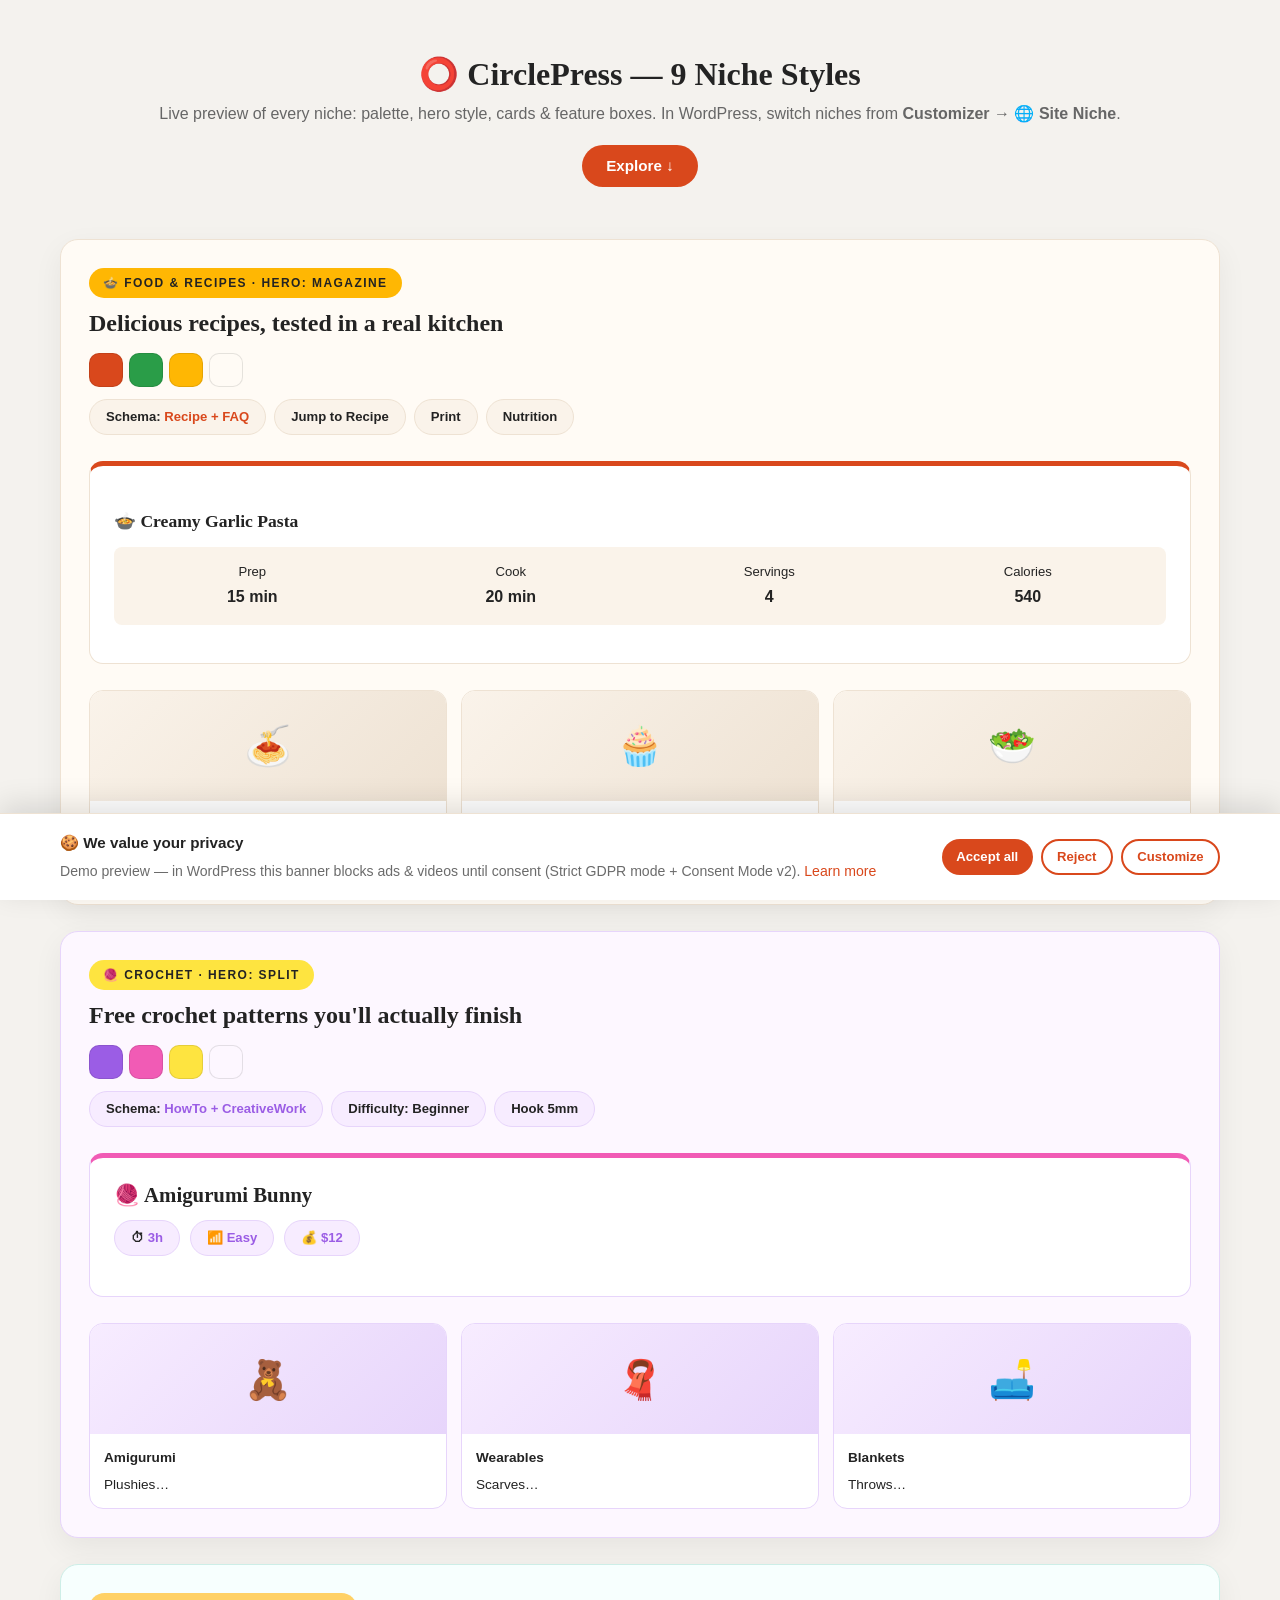
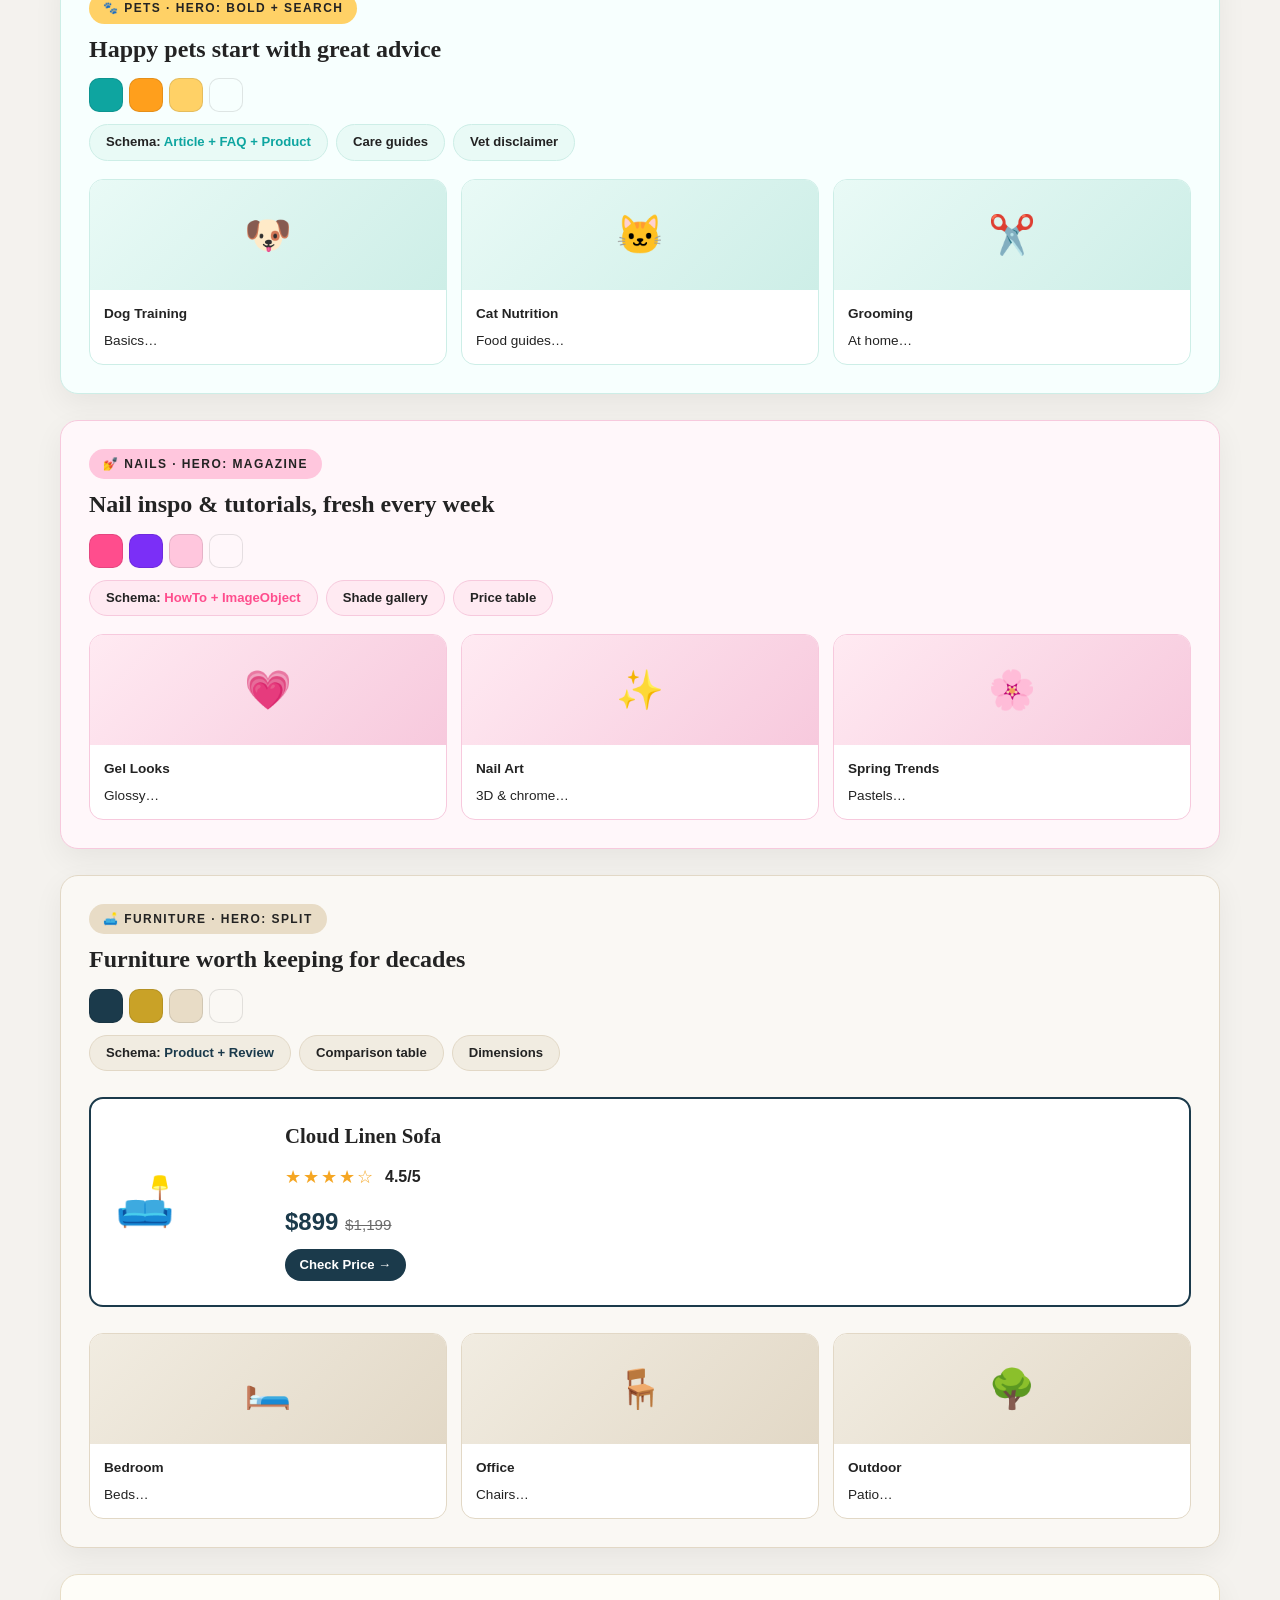
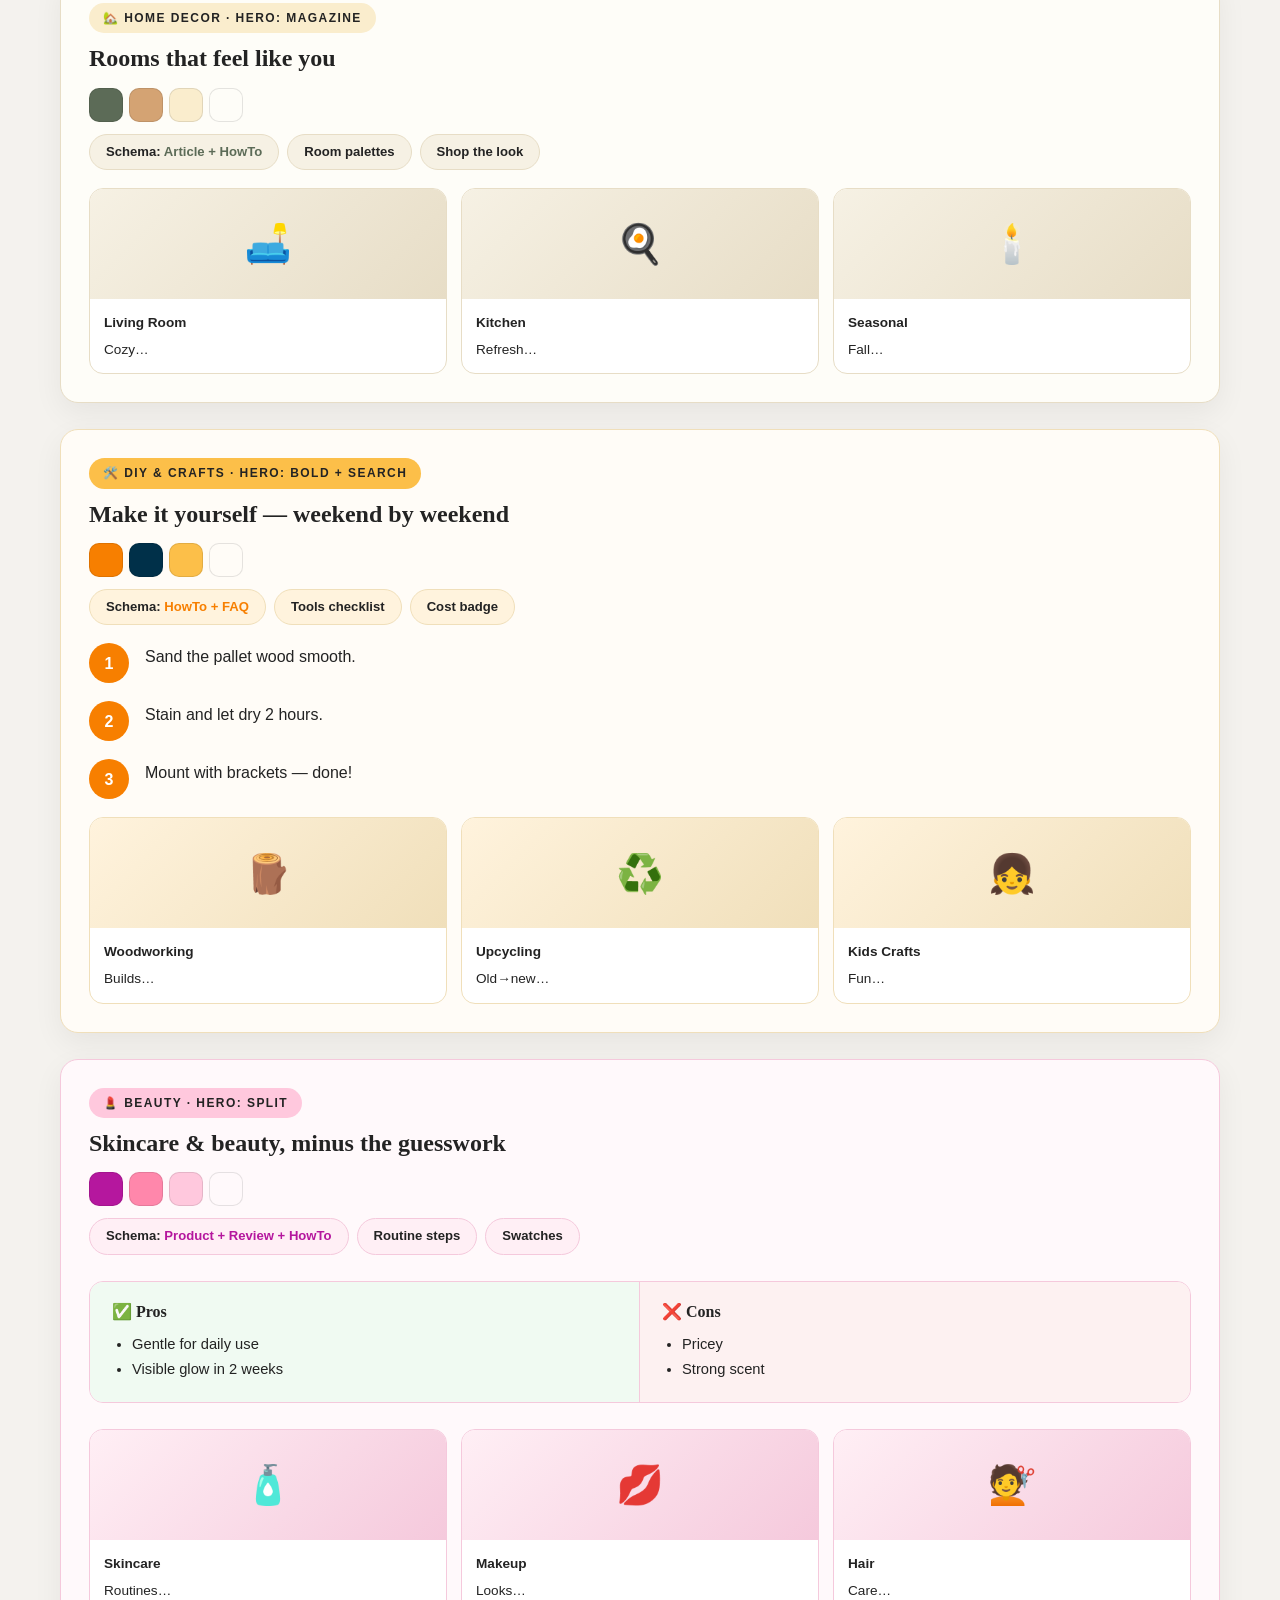
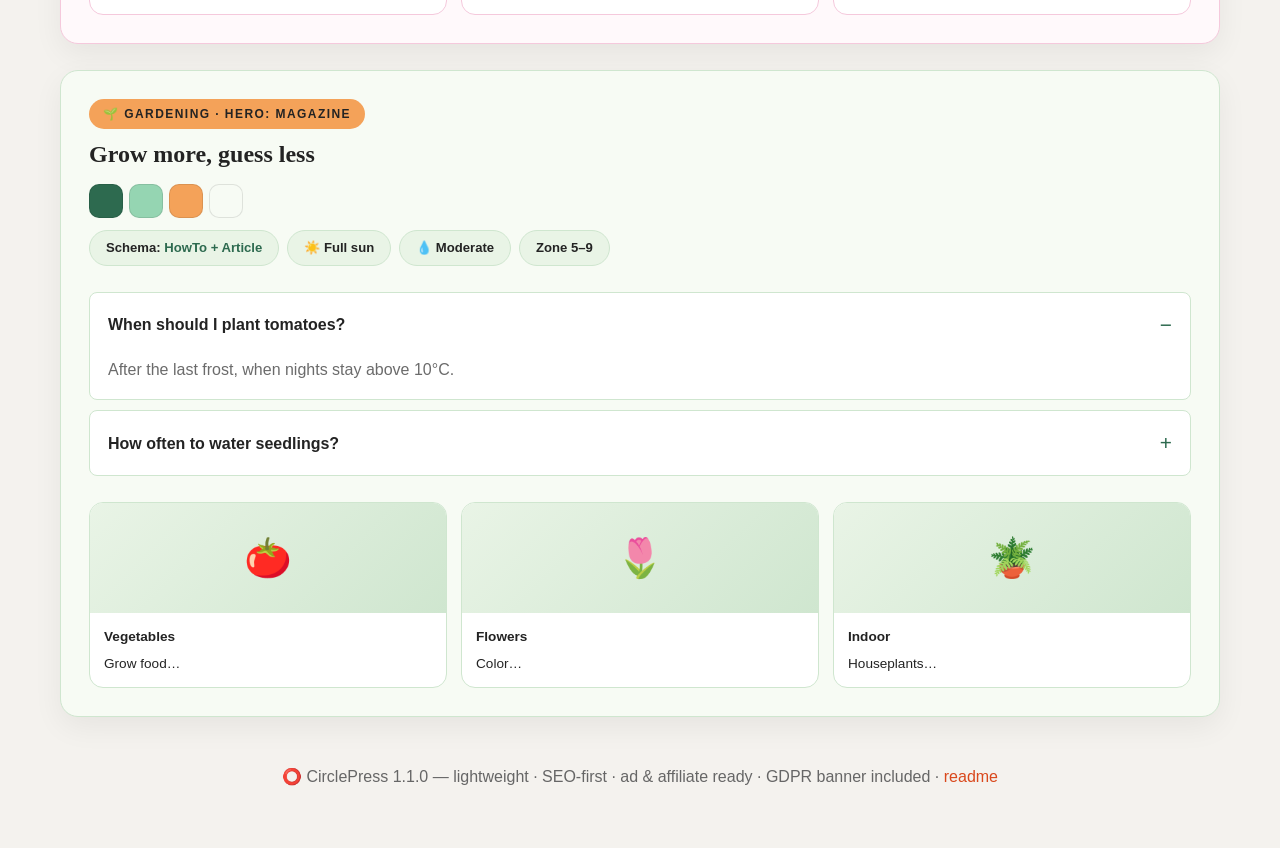
==== demo/index.html @ ebe68fc3 "Add GDPR cookie consent 1.1.0: banner, strict ad/embed blocking, Consent Mode v2 Co-authored-by: are" ====
<!DOCTYPE html>
<html lang="en">
<head>
<meta charset="UTF-8">
<meta name="viewport" content="width=device-width, initial-scale=1">
<title>CirclePress — 9 Niche Styles Preview</title>
<link rel="stylesheet" href="../circlepress/style.css">
<style>
body{background:#f4f2ee}
.demo-wrap{max-width:1200px;margin:0 auto;padding:20px}
.demo-top{text-align:center;padding:34px 10px}
.demo-top h1{font-size:2rem;margin:0 0 6px}
.demo-niche{background:var(--cp-bg);border:1px solid var(--cp-border);border-radius:18px;padding:28px;margin:0 0 26px;box-shadow:0 10px 30px rgba(0,0,0,.06)}
.demo-food{--cp-primary:#d9481c;--cp-primary-dark:#b23a15;--cp-secondary:#2a9d48;--cp-accent:#ffb703;--cp-bg:#fffbf5;--cp-surface:#fff;--cp-surface-2:#faf3ea;--cp-text:#232323;--cp-muted:#6b6b6b;--cp-border:#eee2d3}
.demo-crochet{--cp-primary:#9b5de5;--cp-primary-dark:#7d3fd1;--cp-secondary:#f15bb5;--cp-accent:#fee440;--cp-bg:#fdf7ff;--cp-surface:#fff;--cp-surface-2:#f7ecff;--cp-text:#232323;--cp-muted:#6b6b6b;--cp-border:#e7d5fb}
.demo-pets{--cp-primary:#0ea5a0;--cp-primary-dark:#0b7f7b;--cp-secondary:#ff9f1c;--cp-accent:#ffd166;--cp-bg:#f7fffe;--cp-surface:#fff;--cp-surface-2:#e9faf6;--cp-text:#232323;--cp-muted:#6b6b6b;--cp-border:#cdeee7}
.demo-nails{--cp-primary:#ff4d8d;--cp-primary-dark:#d63270;--cp-secondary:#7b2ff7;--cp-accent:#ffc6dd;--cp-bg:#fff7fa;--cp-surface:#fff;--cp-surface-2:#ffeaf2;--cp-text:#232323;--cp-muted:#6b6b6b;--cp-border:#f7c9dd}
.demo-furniture{--cp-primary:#1b3a4b;--cp-primary-dark:#122a36;--cp-secondary:#c9a227;--cp-accent:#e8dcc6;--cp-bg:#faf8f4;--cp-surface:#fff;--cp-surface-2:#f1ece1;--cp-text:#232323;--cp-muted:#6b6b6b;--cp-border:#e2d8c6}
.demo-homedecor{--cp-primary:#5c6b57;--cp-primary-dark:#48553f;--cp-secondary:#d4a373;--cp-accent:#faedcd;--cp-bg:#fefdf8;--cp-surface:#fff;--cp-surface-2:#f6f1e4;--cp-text:#232323;--cp-muted:#6b6b6b;--cp-border:#e7ddc6}
.demo-diy{--cp-primary:#f77f00;--cp-primary-dark:#c96600;--cp-secondary:#003049;--cp-accent:#fcbf49;--cp-bg:#fffcf7;--cp-surface:#fff;--cp-surface-2:#fff3dd;--cp-text:#232323;--cp-muted:#6b6b6b;--cp-border:#f0dfba}
.demo-beauty{--cp-primary:#b5179e;--cp-primary-dark:#8f117d;--cp-secondary:#ff87ab;--cp-accent:#ffc8dd;--cp-bg:#fff9fb;--cp-surface:#fff;--cp-surface-2:#ffeff5;--cp-text:#232323;--cp-muted:#6b6b6b;--cp-border:#f5c9dc}
.demo-gardening{--cp-primary:#2d6a4f;--cp-primary-dark:#1f4d38;--cp-secondary:#95d5b2;--cp-accent:#f4a259;--cp-bg:#f7fbf4;--cp-surface:#fff;--cp-surface-2:#e9f4e6;--cp-text:#232323;--cp-muted:#6b6b6b;--cp-border:#cfe6cf}
.demo-meta{display:flex;gap:8px;flex-wrap:wrap;margin:10px 0 18px}
.demo-sw{display:flex;gap:6px;margin:12px 0}
.demo-sw span{width:34px;height:34px;border-radius:10px;border:1px solid rgba(0,0,0,.1)}
.demo-mini-hero{border-radius:14px;padding:26px;margin:0 0 16px}
.demo-cards{display:grid;grid-template-columns:repeat(3,1fr);gap:14px}
.demo-card{background:var(--cp-surface);border:1px solid var(--cp-border);border-radius:14px;overflow:hidden}
.demo-card .ph{height:110px;display:flex;align-items:center;justify-content:center;font-size:2.4rem;background:linear-gradient(135deg,var(--cp-surface-2),var(--cp-border))}
.demo-card .tx{padding:12px 14px;font-size:.85rem}
.demo-card .tx b{display:block;margin-bottom:4px}
@media(max-width:700px){.demo-cards{grid-template-columns:1fr}}
</style>
</head>
<body>
<div class="demo-wrap">
  <div class="demo-top">
    <h1>⭕ CirclePress — 9 Niche Styles</h1>
    <p style="color:#666">Live preview of every niche: palette, hero style, cards &amp; feature boxes. In WordPress, switch niches from <b>Customizer → 🌐 Site Niche</b>.</p>
    <p><a class="cp-btn" href="#food">Explore ↓</a></p>
  </div>

  <section class="demo-niche demo-food" id="food">
    <span class="cp-kicker">🍲 Food &amp; Recipes · hero: magazine</span>
    <h2>Delicious recipes, tested in a real kitchen</h2>
    <div class="demo-sw"><span style="background:#d9481c"></span><span style="background:#2a9d48"></span><span style="background:#ffb703"></span><span style="background:#fffbf5"></span></div>
    <div class="demo-meta"><span class="cp-badge">Schema: <b>Recipe + FAQ</b></span><span class="cp-badge">Jump to Recipe</span><span class="cp-badge">Print</span><span class="cp-badge">Nutrition</span></div>
    <div class="cp-box cp-recipe"><h3 class="cp-box__title">🍲 Creamy Garlic Pasta</h3><div class="cp-recipe__meta"><div>Prep<b>15 min</b></div><div>Cook<b>20 min</b></div><div>Servings<b>4</b></div><div>Calories<b>540</b></div></div></div>
    <div class="demo-cards"><div class="demo-card"><div class="ph">🍝</div><div class="tx"><b>30-Minute Dinners</b>Weeknight meals…</div></div><div class="demo-card"><div class="ph">🧁</div><div class="tx"><b>Cozy Baking</b>Cakes &amp; bread…</div></div><div class="demo-card"><div class="ph">🥗</div><div class="tx"><b>Fresh &amp; Healthy</b>Light bowls…</div></div></div>
  </section>

  <section class="demo-niche demo-crochet">
    <span class="cp-kicker">🧶 Crochet · hero: split</span>
    <h2>Free crochet patterns you'll actually finish</h2>
    <div class="demo-sw"><span style="background:#9b5de5"></span><span style="background:#f15bb5"></span><span style="background:#fee440"></span><span style="background:#fdf7ff"></span></div>
    <div class="demo-meta"><span class="cp-badge">Schema: <b>HowTo + CreativeWork</b></span><span class="cp-badge">Difficulty: Beginner</span><span class="cp-badge">Hook 5mm</span></div>
    <div class="cp-box cp-howto"><h3 class="cp-box__title">🧶 Amigurumi Bunny</h3><div class="cp-howto__badges"><span class="cp-badge">⏱ <b>3h</b></span><span class="cp-badge">📶 <b>Easy</b></span><span class="cp-badge">💰 <b>$12</b></span></div></div>
    <div class="demo-cards"><div class="demo-card"><div class="ph">🧸</div><div class="tx"><b>Amigurumi</b>Plushies…</div></div><div class="demo-card"><div class="ph">🧣</div><div class="tx"><b>Wearables</b>Scarves…</div></div><div class="demo-card"><div class="ph">🛋️</div><div class="tx"><b>Blankets</b>Throws…</div></div></div>
  </section>

  <section class="demo-niche demo-pets">
    <span class="cp-kicker">🐾 Pets · hero: bold + search</span>
    <h2>Happy pets start with great advice</h2>
    <div class="demo-sw"><span style="background:#0ea5a0"></span><span style="background:#ff9f1c"></span><span style="background:#ffd166"></span><span style="background:#f7fffe"></span></div>
    <div class="demo-meta"><span class="cp-badge">Schema: <b>Article + FAQ + Product</b></span><span class="cp-badge">Care guides</span><span class="cp-badge">Vet disclaimer</span></div>
    <div class="demo-cards"><div class="demo-card"><div class="ph">🐶</div><div class="tx"><b>Dog Training</b>Basics…</div></div><div class="demo-card"><div class="ph">🐱</div><div class="tx"><b>Cat Nutrition</b>Food guides…</div></div><div class="demo-card"><div class="ph">✂️</div><div class="tx"><b>Grooming</b>At home…</div></div></div>
  </section>

  <section class="demo-niche demo-nails">
    <span class="cp-kicker">💅 Nails · hero: magazine</span>
    <h2>Nail inspo &amp; tutorials, fresh every week</h2>
    <div class="demo-sw"><span style="background:#ff4d8d"></span><span style="background:#7b2ff7"></span><span style="background:#ffc6dd"></span><span style="background:#fff7fa"></span></div>
    <div class="demo-meta"><span class="cp-badge">Schema: <b>HowTo + ImageObject</b></span><span class="cp-badge">Shade gallery</span><span class="cp-badge">Price table</span></div>
    <div class="demo-cards"><div class="demo-card"><div class="ph">💗</div><div class="tx"><b>Gel Looks</b>Glossy…</div></div><div class="demo-card"><div class="ph">✨</div><div class="tx"><b>Nail Art</b>3D &amp; chrome…</div></div><div class="demo-card"><div class="ph">🌸</div><div class="tx"><b>Spring Trends</b>Pastels…</div></div></div>
  </section>

  <section class="demo-niche demo-furniture">
    <span class="cp-kicker">🛋️ Furniture · hero: split</span>
    <h2>Furniture worth keeping for decades</h2>
    <div class="demo-sw"><span style="background:#1b3a4b"></span><span style="background:#c9a227"></span><span style="background:#e8dcc6"></span><span style="background:#faf8f4"></span></div>
    <div class="demo-meta"><span class="cp-badge">Schema: <b>Product + Review</b></span><span class="cp-badge">Comparison table</span><span class="cp-badge">Dimensions</span></div>
    <div class="cp-box cp-product"><div style="font-size:3rem">🛋️</div><div><h3 class="cp-box__title">Cloud Linen Sofa</h3><div class="cp-rating"><span class="cp-stars">★★★★☆</span> <strong>4.5/5</strong></div><div class="cp-product__price">$899 <s>$1,199</s></div><span class="cp-btn cp-btn--sm">Check Price →</span></div></div>
    <div class="demo-cards"><div class="demo-card"><div class="ph">🛏️</div><div class="tx"><b>Bedroom</b>Beds…</div></div><div class="demo-card"><div class="ph">🪑</div><div class="tx"><b>Office</b>Chairs…</div></div><div class="demo-card"><div class="ph">🌳</div><div class="tx"><b>Outdoor</b>Patio…</div></div></div>
  </section>

  <section class="demo-niche demo-homedecor">
    <span class="cp-kicker">🏡 Home Decor · hero: magazine</span>
    <h2>Rooms that feel like you</h2>
    <div class="demo-sw"><span style="background:#5c6b57"></span><span style="background:#d4a373"></span><span style="background:#faedcd"></span><span style="background:#fefdf8"></span></div>
    <div class="demo-meta"><span class="cp-badge">Schema: <b>Article + HowTo</b></span><span class="cp-badge">Room palettes</span><span class="cp-badge">Shop the look</span></div>
    <div class="demo-cards"><div class="demo-card"><div class="ph">🛋️</div><div class="tx"><b>Living Room</b>Cozy…</div></div><div class="demo-card"><div class="ph">🍳</div><div class="tx"><b>Kitchen</b>Refresh…</div></div><div class="demo-card"><div class="ph">🕯️</div><div class="tx"><b>Seasonal</b>Fall…</div></div></div>
  </section>

  <section class="demo-niche demo-diy">
    <span class="cp-kicker">🛠️ DIY &amp; Crafts · hero: bold + search</span>
    <h2>Make it yourself — weekend by weekend</h2>
    <div class="demo-sw"><span style="background:#f77f00"></span><span style="background:#003049"></span><span style="background:#fcbf49"></span><span style="background:#fffcf7"></span></div>
    <div class="demo-meta"><span class="cp-badge">Schema: <b>HowTo + FAQ</b></span><span class="cp-badge">Tools checklist</span><span class="cp-badge">Cost badge</span></div>
    <ol class="cp-steps"><li>Sand the pallet wood smooth.</li><li>Stain and let dry 2 hours.</li><li>Mount with brackets — done!</li></ol>
    <div class="demo-cards"><div class="demo-card"><div class="ph">🪵</div><div class="tx"><b>Woodworking</b>Builds…</div></div><div class="demo-card"><div class="ph">♻️</div><div class="tx"><b>Upcycling</b>Old→new…</div></div><div class="demo-card"><div class="ph">👧</div><div class="tx"><b>Kids Crafts</b>Fun…</div></div></div>
  </section>

  <section class="demo-niche demo-beauty">
    <span class="cp-kicker">💄 Beauty · hero: split</span>
    <h2>Skincare &amp; beauty, minus the guesswork</h2>
    <div class="demo-sw"><span style="background:#b5179e"></span><span style="background:#ff87ab"></span><span style="background:#ffc8dd"></span><span style="background:#fff9fb"></span></div>
    <div class="demo-meta"><span class="cp-badge">Schema: <b>Product + Review + HowTo</b></span><span class="cp-badge">Routine steps</span><span class="cp-badge">Swatches</span></div>
    <div class="cp-proscons"><div class="cp-pros"><h4>✅ Pros</h4><ul><li>Gentle for daily use</li><li>Visible glow in 2 weeks</li></ul></div><div class="cp-cons"><h4>❌ Cons</h4><ul><li>Pricey</li><li>Strong scent</li></ul></div></div>
    <div class="demo-cards"><div class="demo-card"><div class="ph">🧴</div><div class="tx"><b>Skincare</b>Routines…</div></div><div class="demo-card"><div class="ph">💋</div><div class="tx"><b>Makeup</b>Looks…</div></div><div class="demo-card"><div class="ph">💇</div><div class="tx"><b>Hair</b>Care…</div></div></div>
  </section>

  <section class="demo-niche demo-gardening">
    <span class="cp-kicker">🌱 Gardening · hero: magazine</span>
    <h2>Grow more, guess less</h2>
    <div class="demo-sw"><span style="background:#2d6a4f"></span><span style="background:#95d5b2"></span><span style="background:#f4a259"></span><span style="background:#f7fbf4"></span></div>
    <div class="demo-meta"><span class="cp-badge">Schema: <b>HowTo + Article</b></span><span class="cp-badge">☀️ Full sun</span><span class="cp-badge">💧 Moderate</span><span class="cp-badge">Zone 5–9</span></div>
    <div class="cp-faq"><details open><summary>When should I plant tomatoes?</summary><div>After the last frost, when nights stay above 10°C.</div></details><details><summary>How often to water seedlings?</summary><div>Keep soil moist but never soggy — usually once daily.</div></details></div>
    <div class="demo-cards"><div class="demo-card"><div class="ph">🍅</div><div class="tx"><b>Vegetables</b>Grow food…</div></div><div class="demo-card"><div class="ph">🌷</div><div class="tx"><b>Flowers</b>Color…</div></div><div class="demo-card"><div class="ph">🪴</div><div class="tx"><b>Indoor</b>Houseplants…</div></div></div>
  </section>

  <p style="text-align:center;color:#666;padding:20px">⭕ CirclePress 1.1.0 — lightweight · SEO-first · ad &amp; affiliate ready · GDPR banner included · <a href="../circlepress/readme.txt">readme</a></p>
</div>

<!-- Static mock of the GDPR consent banner (functional in WordPress: Accept / Reject / Customize + strict ad blocking) -->
<div class="cp-consent cp-consent--bar" role="dialog" aria-label="Cookie consent demo">
  <div class="cp-consent__inner">
    <div class="cp-consent__text"><strong>🍪 We value your privacy</strong><p>Demo preview — in WordPress this banner blocks ads &amp; videos until consent (Strict GDPR mode + Consent Mode v2). <a href="#">Learn more</a></p></div>
    <div class="cp-consent__btns"><span class="cp-btn cp-btn--sm">Accept all</span><span class="cp-btn cp-btn--sm cp-btn--outline">Reject</span><span class="cp-btn cp-btn--sm cp-btn--outline">Customize</span></div>
  </div>
</div>
</body>
</html>
---- circlepress/style.css ----
/*
Theme Name: CirclePress
Theme URI: https://circlepress.example.com/
Author: CirclePress Team
Author URI: https://circlepress.example.com/
Description: CirclePress is a lightweight, SEO-first, multi-niche WordPress magazine theme. 9 built-in niche designs (Food & Recipes, Crochet, Pets, Nails, Furniture, Home Decor, DIY & Crafts, Beauty, Gardening) — each with its own style, homepage template, single-post features and Schema.org markup. Ad-ready (AdSense, Ezoic, Mediavine), affiliate-ready, Gutenberg-ready, translation-ready and built for small shared hosting.
Version: 1.1.0
Requires at least: 6.0
Tested up to: 6.7
Requires PHP: 7.4
License: GNU General Public License v2 or later
License URI: http://www.gnu.org/licenses/gpl-2.0.html
Text Domain: circlepress
Tags: blog, magazine, food, recipes, crafts, diy, beauty, home-decor, gardening, pets, seo, adsense, affiliate, lightweight, responsive, custom-colors, custom-menu, featured-images, threaded-comments, translation-ready, rtl-language-support
*/

/* ============================================================
   CirclePress 1.0.0 — main stylesheet (no dependencies)
   ============================================================ */
*,*::before,*::after{box-sizing:border-box}
html{scroll-behavior:smooth;-webkit-text-size-adjust:100%}
:root{
  --cp-primary:#d9481c;--cp-primary-dark:#b23a15;--cp-secondary:#2a9d48;
  --cp-accent:#ffb703;--cp-bg:#fffbf5;--cp-surface:#ffffff;--cp-surface-2:#faf3ea;
  --cp-text:#232323;--cp-muted:#6b6b6b;--cp-border:#eee2d3;--cp-header-bg:#ffffff;
  --cp-footer-bg:#1d1d1f;--cp-footer-text:#e8e4dc;
  --cp-font-heading:"Playfair Display",Georgia,"Times New Roman",serif;
  --cp-font-body:"Inter",-apple-system,BlinkMacSystemFont,"Segoe UI",Roboto,Arial,sans-serif;
  --cp-radius:14px;--cp-radius-sm:8px;--cp-shadow:0 10px 30px rgba(35,35,35,.08);
  --cp-container:1200px;
}
/* ---- Per-niche palettes (body class: niche-{id}) ---- */
body.niche-food{--cp-primary:#d9481c;--cp-primary-dark:#b23a15;--cp-secondary:#2a9d48;--cp-accent:#ffb703;--cp-bg:#fffbf5;--cp-surface-2:#faf3ea;--cp-border:#eee2d3}
body.niche-crochet{--cp-primary:#9b5de5;--cp-primary-dark:#7d3fd1;--cp-secondary:#f15bb5;--cp-accent:#fee440;--cp-bg:#fdf7ff;--cp-surface-2:#f7ecff;--cp-border:#e7d5fb}
body.niche-pets{--cp-primary:#0ea5a0;--cp-primary-dark:#0b7f7b;--cp-secondary:#ff9f1c;--cp-accent:#ffd166;--cp-bg:#f7fffe;--cp-surface-2:#e9faf6;--cp-border:#cdeee7}
body.niche-nails{--cp-primary:#ff4d8d;--cp-primary-dark:#d63270;--cp-secondary:#7b2ff7;--cp-accent:#ffc6dd;--cp-bg:#fff7fa;--cp-surface-2:#ffeaf2;--cp-border:#f7c9dd}
body.niche-furniture{--cp-primary:#1b3a4b;--cp-primary-dark:#122a36;--cp-secondary:#c9a227;--cp-accent:#e8dcc6;--cp-bg:#faf8f4;--cp-surface-2:#f1ece1;--cp-border:#e2d8c6}
body.niche-homedecor{--cp-primary:#5c6b57;--cp-primary-dark:#48553f;--cp-secondary:#d4a373;--cp-accent:#faedcd;--cp-bg:#fefdf8;--cp-surface-2:#f6f1e4;--cp-border:#e7ddc6}
body.niche-diy{--cp-primary:#f77f00;--cp-primary-dark:#c96600;--cp-secondary:#003049;--cp-accent:#fcbf49;--cp-bg:#fffcf7;--cp-surface-2:#fff3dd;--cp-border:#f0dfba}
body.niche-beauty{--cp-primary:#b5179e;--cp-primary-dark:#8f117d;--cp-secondary:#ff87ab;--cp-accent:#ffc8dd;--cp-bg:#fff9fb;--cp-surface-2:#ffeff5;--cp-border:#f5c9dc}
body.niche-gardening{--cp-primary:#2d6a4f;--cp-primary-dark:#1f4d38;--cp-secondary:#95d5b2;--cp-accent:#f4a259;--cp-bg:#f7fbf4;--cp-surface-2:#e9f4e6;--cp-border:#cfe6cf}

body{margin:0;background:var(--cp-bg);color:var(--cp-text);font-family:var(--cp-font-body);font-size:16px;line-height:1.7;-webkit-font-smoothing:antialiased}
h1,h2,h3,h4,h5,h6{font-family:var(--cp-font-heading);line-height:1.25;margin:0 0 .6em;color:var(--cp-text);text-wrap:balance}
p{margin:0 0 1.1em}
a{color:var(--cp-primary);text-decoration:none}
a:hover{color:var(--cp-primary-dark);text-decoration:underline}
img{max-width:100%;height:auto}
figure{margin:0 0 1.4em}
.cp-container{max-width:var(--cp-container);margin:0 auto;padding:0 20px}
.cp-sr{position:absolute;width:1px;height:1px;overflow:hidden;clip:rect(0 0 0 0);white-space:nowrap}
.skip-link{position:absolute;left:-9999px;top:0;background:var(--cp-primary);color:#fff;padding:10px 16px;z-index:9999;border-radius:0 0 8px 0}
.skip-link:focus{left:0;color:#fff}

/* ---- Buttons ---- */
.cp-btn{display:inline-flex;align-items:center;gap:8px;background:var(--cp-primary);color:#fff!important;border:0;border-radius:999px;padding:.7em 1.6em;font-weight:700;font-size:.95rem;cursor:pointer;text-decoration:none!important;transition:transform .15s ease,box-shadow .15s ease,background .15s ease;line-height:1.4}
.cp-btn:hover{background:var(--cp-primary-dark);transform:translateY(-1px);box-shadow:var(--cp-shadow);color:#fff}
.cp-btn--secondary{background:var(--cp-secondary)}
.cp-btn--outline{background:transparent;color:var(--cp-primary)!important;border:2px solid var(--cp-primary)}
.cp-btn--outline:hover{background:var(--cp-primary);color:#fff!important}
.cp-btn--light{background:#fff;color:var(--cp-text)!important}
.cp-btn--sm{font-size:.82rem;padding:.5em 1.1em}
.cp-btn--block{display:flex;justify-content:center;width:100%}

/* ---- Top bar / header ---- */
.cp-topbar{background:var(--cp-text);color:#fff;font-size:.8rem}
.cp-topbar .cp-container{display:flex;justify-content:space-between;align-items:center;padding-top:6px;padding-bottom:6px;gap:12px}
.cp-topbar a{color:#fff}
.cp-header{background:var(--cp-header-bg);border-bottom:1px solid var(--cp-border);position:sticky;top:0;z-index:200}
.cp-header__inner{display:flex;align-items:center;gap:20px;padding:14px 20px}
.cp-logo{font-family:var(--cp-font-heading);font-size:1.6rem;font-weight:800;color:var(--cp-text)!important;line-height:1.1;display:flex;align-items:center;gap:10px;text-decoration:none!important}
.cp-logo img{max-height:52px;width:auto}
.cp-logo__mark{width:38px;height:38px;border-radius:12px;background:linear-gradient(135deg,var(--cp-primary),var(--cp-secondary));display:inline-flex;align-items:center;justify-content:center;color:#fff;font-size:1.1rem;font-family:var(--cp-font-body)}
.cp-logo__tag{font-size:.68rem;font-family:var(--cp-font-body);font-weight:600;letter-spacing:.14em;text-transform:uppercase;color:var(--cp-muted);display:block}
.cp-nav{margin-inline-start:auto}
.cp-nav ul{list-style:none;margin:0;padding:0;display:flex;gap:4px;flex-wrap:wrap}
.cp-nav a{display:block;padding:9px 13px;color:var(--cp-text);font-weight:600;font-size:.93rem;border-radius:8px;text-decoration:none!important}
.cp-nav a:hover{background:var(--cp-surface-2);color:var(--cp-primary)}
.cp-nav .menu-item-has-children{position:relative}
.cp-nav .sub-menu{display:none;position:absolute;top:100%;inset-inline-start:0;background:var(--cp-surface);border:1px solid var(--cp-border);border-radius:12px;box-shadow:var(--cp-shadow);min-width:220px;padding:8px;flex-direction:column;z-index:300}
.cp-nav .menu-item-has-children:hover>.sub-menu,.cp-nav .menu-item-has-children:focus-within>.sub-menu{display:flex}
.cp-header__actions{display:flex;align-items:center;gap:10px;margin-inline-start:8px}
.cp-icon-btn{width:42px;height:42px;border-radius:50%;border:1px solid var(--cp-border);background:var(--cp-surface);display:inline-flex;align-items:center;justify-content:center;cursor:pointer;color:var(--cp-text);font-size:1.05rem}
.cp-icon-btn:hover{border-color:var(--cp-primary);color:var(--cp-primary)}
.cp-hamburger{display:none}
.cp-mobile-nav{display:none;background:var(--cp-surface);border-top:1px solid var(--cp-border);padding:10px 20px 18px}
.cp-mobile-nav.open{display:block}
.cp-mobile-nav ul{list-style:none;margin:0;padding:0}
.cp-mobile-nav a{display:block;padding:11px 4px;border-bottom:1px solid var(--cp-border);color:var(--cp-text);font-weight:600}
.cp-search-bar{display:none;background:var(--cp-surface-2);border-bottom:1px solid var(--cp-border);padding:14px 0}
.cp-search-bar.open{display:block}
.cp-search-bar form{display:flex;gap:10px}
.cp-search-bar input[type=search]{flex:1;border:1px solid var(--cp-border);border-radius:999px;padding:12px 20px;font-size:1rem;background:#fff;color:var(--cp-text)}
.cp-progress{height:3px;background:transparent;position:absolute;bottom:-1px;left:0;right:0}
.cp-progress span{display:block;height:100%;width:0;background:linear-gradient(90deg,var(--cp-primary),var(--cp-secondary))}

/* ---- Breadcrumbs ---- */
.cp-breadcrumbs{font-size:.82rem;color:var(--cp-muted);padding:14px 0 0}
.cp-breadcrumbs a{color:var(--cp-muted)}
.cp-breadcrumbs a:hover{color:var(--cp-primary)}
.cp-breadcrumbs ol{list-style:none;margin:0;padding:0;display:flex;flex-wrap:wrap;gap:6px}
.cp-breadcrumbs li::after{content:"›";margin-inline-start:6px;opacity:.6}
.cp-breadcrumbs li:last-child::after{content:""}

/* ---- Hero variants ---- */
.cp-hero{border-radius:var(--cp-radius);overflow:hidden;margin:22px 0;position:relative}
.cp-hero--magazine{display:grid;grid-template-columns:1.5fr 1fr;gap:16px;background:transparent}
.cp-hero__main{position:relative;border-radius:var(--cp-radius);overflow:hidden;min-height:420px;display:flex;align-items:flex-end;background:var(--cp-text)}
.cp-hero__main img{position:absolute;inset:0;width:100%;height:100%;object-fit:cover;opacity:.9}
.cp-hero__overlay{position:relative;z-index:2;padding:34px;background:linear-gradient(transparent,rgba(0,0,0,.78));color:#fff;width:100%}
.cp-hero__overlay h2{color:#fff;font-size:clamp(1.5rem,3vw,2.3rem);margin:.3em 0}
.cp-hero__overlay a{color:#fff}
.cp-hero__side{display:grid;gap:16px}
.cp-hero__mini{position:relative;border-radius:var(--cp-radius);overflow:hidden;min-height:202px;display:flex;align-items:flex-end;background:var(--cp-text)}
.cp-hero__mini img{position:absolute;inset:0;width:100%;height:100%;object-fit:cover;opacity:.85}
.cp-hero__mini .cp-hero__overlay{padding:18px}
.cp-hero__mini h3{color:#fff;font-size:1.05rem;margin:.3em 0}
.cp-hero--bold{background:linear-gradient(120deg,var(--cp-primary),var(--cp-secondary));color:#fff;padding:clamp(30px,5vw,64px);text-align:center}
.cp-hero--bold h1,.cp-hero--bold h2{color:#fff;font-size:clamp(1.8rem,4.4vw,3rem)}
.cp-hero--bold p{opacity:.92;max-width:640px;margin:0 auto 1.2em}
.cp-hero--split{display:grid;grid-template-columns:1fr 1fr;gap:0;background:var(--cp-surface);border:1px solid var(--cp-border)}
.cp-hero--split .cp-hero__text{padding:clamp(26px,4vw,54px);display:flex;flex-direction:column;justify-content:center}
.cp-hero--split .cp-hero__text h1{font-size:clamp(1.7rem,3.6vw,2.6rem)}
.cp-hero--split .cp-hero__media{min-height:320px;background-size:cover;background-position:center}
.cp-hero--minimal{text-align:center;padding:26px 10px 6px;background:transparent}
.cp-hero--minimal h1{font-size:clamp(1.7rem,3.4vw,2.4rem)}
.cp-kicker{display:inline-block;font-size:.75rem;font-weight:800;letter-spacing:.12em;text-transform:uppercase;background:var(--cp-accent);color:#232323;padding:5px 14px;border-radius:999px;margin-bottom:10px}
.cp-hero__meta,.cp-card__meta{font-size:.82rem;opacity:.85;display:flex;gap:12px;flex-wrap:wrap;align-items:center}
.cp-hero__cta{display:flex;gap:12px;margin-top:18px;flex-wrap:wrap}
.cp-hero--bold .cp-hero__cta{justify-content:center}

/* ---- Sections & grids ---- */
.cp-section{margin:38px 0}
.cp-section__head{display:flex;align-items:center;gap:14px;margin-bottom:18px}
.cp-section__head h2{font-size:1.45rem;margin:0;display:flex;align-items:center;gap:10px}
.cp-section__head h2::before{content:"";width:8px;height:26px;border-radius:99px;background:linear-gradient(var(--cp-primary),var(--cp-secondary))}
.cp-section__head a.cp-more{margin-inline-start:auto;font-size:.88rem;font-weight:700;white-space:nowrap}
.cp-grid{display:grid;gap:20px}
.cp-grid--3{grid-template-columns:repeat(3,1fr)}
.cp-grid--4{grid-template-columns:repeat(4,1fr)}
.cp-grid--2{grid-template-columns:repeat(2,1fr)}
.cp-layout{display:grid;grid-template-columns:1fr 320px;gap:30px;align-items:start}
.cp-layout--no-sidebar{grid-template-columns:1fr}
.cp-layout--left{grid-template-columns:320px 1fr}

/* ---- Cards ---- */
.cp-card{background:var(--cp-surface);border:1px solid var(--cp-border);border-radius:var(--cp-radius);overflow:hidden;transition:transform .18s ease,box-shadow .18s ease;display:flex;flex-direction:column}
.cp-card:hover{transform:translateY(-3px);box-shadow:var(--cp-shadow)}
.cp-card__media{position:relative;aspect-ratio:16/10;overflow:hidden;background:var(--cp-surface-2)}
.cp-card__media img{width:100%;height:100%;object-fit:cover;transition:transform .4s ease}
.cp-card:hover .cp-card__media img{transform:scale(1.05)}
.cp-card__cat{position:absolute;top:12px;inset-inline-start:12px;background:var(--cp-primary);color:#fff;font-size:.72rem;font-weight:800;letter-spacing:.06em;text-transform:uppercase;padding:5px 12px;border-radius:999px}
.cp-card__body{padding:18px;display:flex;flex-direction:column;gap:8px;flex:1}
.cp-card__body h3{font-size:1.08rem;margin:0}
.cp-card__body h3 a{color:var(--cp-text)}
.cp-card__body h3 a:hover{color:var(--cp-primary)}
.cp-card__excerpt{font-size:.9rem;color:var(--cp-muted);margin:0}
.cp-card__meta{font-size:.78rem;color:var(--cp-muted);margin-top:auto;padding-top:8px}
.cp-card--horizontal{display:grid;grid-template-columns:280px 1fr}
.cp-card--horizontal .cp-card__media{aspect-ratio:auto;min-height:200px}
/* Niche card flavours */
body.niche-food .cp-card__media{aspect-ratio:4/3}
body.niche-nails .cp-card,body.niche-beauty .cp-card{border-radius:20px}
body.niche-furniture .cp-card{border-radius:6px}
body.niche-furniture .cp-card__cat{background:var(--cp-secondary);color:#1b3a4b}
body.niche-crochet .cp-card{border-style:dashed;border-width:2px}
body.niche-gardening .cp-card__cat{background:var(--cp-primary)}

/* ---- Chips / categories ---- */
.cp-chips{display:flex;gap:10px;flex-wrap:wrap}
.cp-chip{background:var(--cp-surface);border:1px solid var(--cp-border);border-radius:999px;padding:8px 18px;font-weight:700;font-size:.88rem;color:var(--cp-text)!important;text-decoration:none!important;transition:all .15s}
.cp-chip:hover{background:var(--cp-primary);border-color:var(--cp-primary);color:#fff!important;transform:translateY(-1px)}
.cp-chip span{opacity:.6;font-weight:400}

/* ---- Sidebar widgets ---- */
.cp-sidebar .widget{background:var(--cp-surface);border:1px solid var(--cp-border);border-radius:var(--cp-radius);padding:22px;margin-bottom:22px}
.cp-sidebar .widget-title{font-size:1.05rem;margin:0 0 14px;padding-bottom:10px;border-bottom:2px solid var(--cp-surface-2);display:flex;align-items:center;gap:8px}
.cp-sidebar .widget-title::before{content:"";width:6px;height:20px;border-radius:99px;background:var(--cp-primary)}
.cp-sidebar ul{list-style:none;margin:0;padding:0}
.cp-sidebar li{padding:7px 0;border-bottom:1px dashed var(--cp-border);font-size:.92rem}
.cp-sidebar li:last-child{border-bottom:0}
.cp-about-mini{text-align:center}
.cp-about-mini img{width:96px;height:96px;object-fit:cover;border-radius:50%;border:3px solid var(--cp-accent);margin-bottom:10px}

/* ---- Newsletter ---- */
.cp-newsletter{background:linear-gradient(135deg,var(--cp-text) 0%,var(--cp-primary-dark) 100%);color:#fff;border-radius:var(--cp-radius);padding:clamp(28px,4vw,48px);text-align:center;position:relative;overflow:hidden}
.cp-newsletter::before{content:"✦";position:absolute;font-size:10rem;opacity:.08;top:-30px;inset-inline-end:20px}
.cp-newsletter h2{color:#fff;margin-bottom:6px}
.cp-newsletter p{opacity:.9}
.cp-newsletter form{display:flex;gap:10px;max-width:480px;margin:18px auto 0}
.cp-newsletter input[type=email]{flex:1;border:0;border-radius:999px;padding:13px 22px;font-size:.95rem}
.cp-newsletter .cp-note{font-size:.78rem;opacity:.7;margin-top:12px}

/* ---- Single post ---- */
.cp-single{background:var(--cp-surface);border:1px solid var(--cp-border);border-radius:var(--cp-radius);padding:clamp(20px,3.4vw,44px);overflow:hidden}
.cp-single__cat{display:flex;gap:8px;flex-wrap:wrap;margin-bottom:12px}
.cp-single h1.cp-single__title{font-size:clamp(1.6rem,3.4vw,2.4rem);margin-bottom:10px}
.cp-single__subtitle{font-size:1.1rem;color:var(--cp-muted);margin-bottom:14px}
.cp-single__meta{display:flex;gap:16px;flex-wrap:wrap;align-items:center;font-size:.86rem;color:var(--cp-muted);padding:14px 0;border-top:1px solid var(--cp-border);border-bottom:1px solid var(--cp-border);margin-bottom:20px}
.cp-single__meta img.avatar{border-radius:50%}
.cp-single__thumb{border-radius:var(--cp-radius);overflow:hidden;margin-bottom:24px}
.cp-entry{font-size:1.02rem}
.cp-entry h2{font-size:1.5rem;margin-top:1.8em;padding-top:.4em;border-top:2px solid var(--cp-surface-2)}
.cp-entry h3{font-size:1.22rem;margin-top:1.5em}
.cp-entry img{border-radius:var(--cp-radius-sm)}
.cp-entry blockquote{border-inline-start:4px solid var(--cp-primary);background:var(--cp-surface-2);margin:1.4em 0;padding:16px 22px;border-radius:0 12px 12px 0;font-style:italic}
.cp-entry table{width:100%;border-collapse:collapse;margin:1.4em 0;font-size:.92rem}
.cp-entry th,.cp-entry td{border:1px solid var(--cp-border);padding:10px 12px;text-align:start}
.cp-entry th{background:var(--cp-surface-2)}
.cp-jump{display:flex;gap:10px;flex-wrap:wrap;margin:0 0 20px}
/* TOC */
.cp-toc{background:var(--cp-surface-2);border:1px solid var(--cp-border);border-radius:var(--cp-radius);padding:18px 22px;margin:0 0 24px;font-size:.92rem}
.cp-toc strong{display:block;margin-bottom:8px;font-family:var(--cp-font-heading);font-size:1rem}
.cp-toc ol{margin:0;padding-inline-start:20px}
.cp-toc li{margin:4px 0}
.cp-toc a{color:var(--cp-text)}
/* Share / tags / author / related */
.cp-share{display:flex;gap:8px;align-items:center;flex-wrap:wrap;margin:26px 0;padding:16px 0;border-top:1px solid var(--cp-border);border-bottom:1px solid var(--cp-border)}
.cp-share a{width:40px;height:40px;border-radius:50%;display:inline-flex;align-items:center;justify-content:center;color:#fff!important;font-size:.95rem;text-decoration:none!important}
.cp-share--x{background:#000}.cp-share--fb{background:#1877f2}.cp-share--pin{background:#e60023}.cp-share--wa{background:#25d366}.cp-share--tg{background:#229ed9}.cp-share--link{background:var(--cp-muted)}
.cp-tags{display:flex;gap:8px;flex-wrap:wrap;margin:16px 0}
.cp-tags a{background:var(--cp-surface-2);border:1px solid var(--cp-border);padding:5px 14px;border-radius:999px;font-size:.8rem;color:var(--cp-text)!important;text-decoration:none!important}
.cp-author{display:flex;gap:16px;background:var(--cp-surface-2);border:1px solid var(--cp-border);border-radius:var(--cp-radius);padding:20px;margin:24px 0;align-items:flex-start}
.cp-author img{border-radius:50%;flex-shrink:0}
.cp-related__grid{display:grid;grid-template-columns:repeat(3,1fr);gap:16px}

/* ---- Niche feature boxes ---- */
.cp-box{border:1px solid var(--cp-border);border-radius:var(--cp-radius);background:var(--cp-surface);padding:24px;margin:26px 0;position:relative}
.cp-box__title{font-family:var(--cp-font-heading);font-size:1.3rem;margin:0 0 12px;display:flex;align-items:center;gap:10px}
.cp-recipe{border-top:5px solid var(--cp-primary);background:var(--cp-surface)}
.cp-recipe__meta{display:grid;grid-template-columns:repeat(auto-fit,minmax(110px,1fr));gap:10px;margin:14px 0;background:var(--cp-surface-2);border-radius:var(--cp-radius-sm);padding:14px;text-align:center;font-size:.82rem}
.cp-recipe__meta b{display:block;font-size:1rem}
.cp-recipe h3{font-size:1.1rem;margin:1.2em 0 .5em}
.cp-recipe ul,.cp-recipe ol{margin:0 0 1em;padding-inline-start:22px}
.cp-recipe li{margin:5px 0}
.cp-check li{list-style:none;position:relative;padding-inline-start:26px;cursor:pointer}
.cp-check li::before{content:"☐";position:absolute;inset-inline-start:0;color:var(--cp-primary);font-size:1.1em;line-height:1.4}
.cp-check li.done{opacity:.55;text-decoration:line-through}
.cp-check li.done::before{content:"☑"}
.cp-howto{border-top:5px solid var(--cp-secondary)}
.cp-howto__badges{display:flex;gap:10px;flex-wrap:wrap;margin:10px 0 16px}
.cp-badge{background:var(--cp-surface-2);border:1px solid var(--cp-border);border-radius:999px;padding:6px 16px;font-size:.82rem;font-weight:700}
.cp-badge b{color:var(--cp-primary)}
.cp-steps{counter-reset:step;list-style:none!important;padding:0!important}
.cp-steps>li{counter-increment:step;position:relative;padding-inline-start:56px!important;margin:0 0 18px!important;min-height:40px}
.cp-steps>li::before{content:counter(step);position:absolute;inset-inline-start:0;top:0;width:40px;height:40px;border-radius:50%;background:var(--cp-primary);color:#fff;font-weight:800;display:flex;align-items:center;justify-content:center;font-family:var(--cp-font-body)}
.cp-product{display:grid;grid-template-columns:150px 1fr;gap:20px;align-items:center;border:2px solid var(--cp-primary)}
.cp-product img{border-radius:var(--cp-radius-sm)}
.cp-product__price{font-size:1.5rem;font-weight:800;color:var(--cp-primary);margin:6px 0}
.cp-product__price s{font-size:.95rem;color:var(--cp-muted);font-weight:400}
.cp-proscons{display:grid;grid-template-columns:1fr 1fr;gap:0;border:1px solid var(--cp-border);border-radius:var(--cp-radius);overflow:hidden;margin:26px 0}
.cp-proscons>div{padding:20px 22px}
.cp-proscons .cp-pros{background:#f0faf2;border-inline-end:1px solid var(--cp-border)}
.cp-proscons .cp-cons{background:#fdf1f1}
.cp-proscons h4{margin:0 0 10px;font-size:1rem}
.cp-proscons ul{margin:0;padding-inline-start:20px;font-size:.92rem}
.cp-rating{display:flex;align-items:center;gap:10px;margin:10px 0}
.cp-stars{color:#f5a623;letter-spacing:2px;font-size:1.15rem}
.cp-faq{margin:26px 0}
.cp-faq details{border:1px solid var(--cp-border);border-radius:var(--cp-radius-sm);margin-bottom:10px;background:var(--cp-surface);overflow:hidden}
.cp-faq summary{padding:14px 18px;font-weight:700;cursor:pointer;list-style:none;display:flex;justify-content:space-between;gap:10px;align-items:center}
.cp-faq summary::-webkit-details-marker{display:none}
.cp-faq summary::after{content:"+";font-size:1.3rem;color:var(--cp-primary);font-weight:400}
.cp-faq details[open] summary::after{content:"−"}
.cp-faq details div{padding:0 18px 16px;color:var(--cp-muted)}
.cp-disclosure{background:#fff8e1;border:1px dashed #d9a400;border-radius:var(--cp-radius-sm);padding:12px 18px;font-size:.82rem;color:#7a5c00;margin:20px 0}
.cp-cta{background:linear-gradient(135deg,var(--cp-primary),var(--cp-secondary));color:#fff;border-radius:var(--cp-radius);padding:26px;text-align:center;margin:26px 0}
.cp-cta h3{color:#fff;margin-bottom:8px}
.cp-cta p{opacity:.92;font-size:.95rem}
.cp-compare{width:100%;border-collapse:collapse;margin:26px 0;font-size:.9rem;background:var(--cp-surface);border-radius:var(--cp-radius);overflow:hidden;border:1px solid var(--cp-border)}
.cp-compare th{background:var(--cp-text);color:#fff;padding:12px}
.cp-compare td{border-top:1px solid var(--cp-border);padding:12px;text-align:center}
.cp-compare td:first-child,.cp-compare th:first-child{text-align:start;font-weight:700}
.cp-print-btn{margin-inline-start:auto}

/* ---- Ads ---- */
.cp-ad{margin:26px auto;text-align:center;max-width:100%;overflow:hidden}
.cp-ad__label{font-size:.68rem;letter-spacing:.15em;text-transform:uppercase;color:var(--cp-muted);margin-bottom:6px}
.cp-ad--header{margin:0 auto;padding:10px 0}
.cp-ad--sticky-footer{position:fixed;bottom:0;left:0;right:0;z-index:150;background:var(--cp-surface);border-top:1px solid var(--cp-border);padding:8px;margin:0;box-shadow:0 -6px 24px rgba(0,0,0,.08)}
.cp-ad--sticky-footer .cp-ad__close{position:absolute;top:-14px;inset-inline-end:12px;width:28px;height:28px;border-radius:50%;background:var(--cp-text);color:#fff;border:0;cursor:pointer;font-size:.85rem}

/* ---- Pagination / comments ---- */
.cp-pagination{display:flex;gap:8px;justify-content:center;margin:34px 0;flex-wrap:wrap}
.cp-pagination a,.cp-pagination span{border:1px solid var(--cp-border);background:var(--cp-surface);border-radius:10px;padding:8px 16px;font-weight:700;color:var(--cp-text)!important;text-decoration:none!important}
.cp-pagination .current,.cp-pagination a:hover{background:var(--cp-primary);border-color:var(--cp-primary);color:#fff!important}
.cp-comments{background:var(--cp-surface);border:1px solid var(--cp-border);border-radius:var(--cp-radius);padding:26px;margin:26px 0}
.cp-comments ol{list-style:none;margin:0;padding:0}
.cp-comments .comment{border-bottom:1px solid var(--cp-border);padding:16px 0}
.cp-comments .comment:last-child{border:0}
.cp-404{text-align:center;padding:70px 20px}
.cp-404 h1{font-size:clamp(3rem,10vw,6rem);margin:0;color:var(--cp-primary)}

/* ---- Footer ---- */
.cp-footer{background:var(--cp-footer-bg);color:var(--cp-footer-text);margin-top:50px}
.cp-footer a{color:var(--cp-footer-text)}
.cp-footer__grid{display:grid;grid-template-columns:repeat(4,1fr);gap:30px;padding:48px 0 30px}
.cp-footer h3{color:#fff;font-size:1.05rem}
.cp-footer ul{list-style:none;margin:0;padding:0}
.cp-footer li{margin:7px 0;font-size:.9rem;opacity:.9}
.cp-footer__bottom{border-top:1px solid rgba(255,255,255,.12);padding:18px 0;font-size:.82rem;opacity:.85}
.cp-footer__bottom .cp-container{display:flex;justify-content:space-between;gap:12px;flex-wrap:wrap}
.cp-social{display:flex;gap:8px}
.cp-social a{width:36px;height:36px;border-radius:50%;background:rgba(255,255,255,.1);display:inline-flex;align-items:center;justify-content:center;font-size:.85rem;text-decoration:none!important}
.cp-social a:hover{background:var(--cp-primary);color:#fff}
.cp-top{position:fixed;bottom:24px;inset-inline-end:24px;width:46px;height:46px;border-radius:50%;background:var(--cp-primary);color:#fff;border:0;cursor:pointer;font-size:1.1rem;display:none;z-index:150;box-shadow:var(--cp-shadow)}
.cp-top.show{display:block}

/* ---- Gutenberg / blocks ---- */
.alignwide{max-width:calc(var(--cp-container) + 80px)}
.alignfull{max-width:100vw;margin-inline:calc(50% - 50vw)}
.wp-block-image img{border-radius:var(--cp-radius-sm)}
.wp-block-quote{border-inline-start:4px solid var(--cp-primary);background:var(--cp-surface-2);padding:16px 22px;border-radius:0 12px 12px 0}
.wp-block-button__link{background:var(--cp-primary);border-radius:999px}
.wp-block-table table{border-color:var(--cp-border)}
.entry-content a{text-decoration:underline}
.entry-content .cp-btn{text-decoration:none}

/* ---- Responsive ---- */
@media(max-width:1024px){
  .cp-layout{grid-template-columns:1fr}
  .cp-sidebar{display:grid;grid-template-columns:1fr 1fr;gap:20px}
  .cp-sidebar .widget{margin-bottom:0}
  .cp-grid--4{grid-template-columns:repeat(2,1fr)}
  .cp-hero--magazine{grid-template-columns:1fr}
  .cp-hero__side{grid-template-columns:1fr 1fr}
  .cp-footer__grid{grid-template-columns:1fr 1fr}
}
@media(max-width:820px){
  .cp-nav{display:none}
  .cp-hamburger{display:inline-flex}
  .cp-header__cta{display:none}
  .cp-grid--3{grid-template-columns:1fr 1fr}
  .cp-card--horizontal{grid-template-columns:1fr}
  .cp-hero--split{grid-template-columns:1fr}
  .cp-hero--split .cp-hero__media{min-height:220px;order:-1}
  .cp-proscons{grid-template-columns:1fr}
  .cp-proscons .cp-pros{border-inline-end:0;border-bottom:1px solid var(--cp-border)}
  .cp-related__grid{grid-template-columns:1fr 1fr}
  .cp-newsletter form{flex-direction:column}
}
@media(max-width:560px){
  .cp-grid--3,.cp-grid--2,.cp-grid--4{grid-template-columns:1fr}
  .cp-hero__side{grid-template-columns:1fr}
  .cp-sidebar{grid-template-columns:1fr}
  .cp-footer__grid{grid-template-columns:1fr}
  .cp-related__grid{grid-template-columns:1fr}
  .cp-product{grid-template-columns:1fr;text-align:center}
  .cp-single{padding:20px 16px}
  .cp-header__inner{padding:10px 16px}
}
@media print{
  .cp-header,.cp-footer,.cp-sidebar,.cp-share,.cp-ad,.cp-jump,.cp-newsletter,.cp-related,.cp-comments,.cp-top,.cp-newsletter{display:none!important}
  body{background:#fff}
  .cp-single{border:0;padding:0}
  .cp-layout{grid-template-columns:1fr}
}

/* ---- Cookie consent (GDPR) ---- */
.cp-consent{position:fixed;z-index:500;background:var(--cp-surface)}
.cp-consent--bar{left:0;right:0;bottom:0;border-top:1px solid var(--cp-border);box-shadow:0 -8px 30px rgba(0,0,0,.12);padding:16px 0;max-height:70vh;overflow-y:auto}
.cp-consent--card{left:20px;bottom:20px;max-width:390px;border:1px solid var(--cp-border);border-radius:var(--cp-radius);box-shadow:var(--cp-shadow);padding:20px;max-height:80vh;overflow-y:auto}
.cp-consent__inner{max-width:var(--cp-container);margin:0 auto;padding:0 20px;display:flex;gap:18px;align-items:center;flex-wrap:wrap}
.cp-consent--card .cp-consent__inner{padding:0;flex-direction:column;align-items:stretch}
.cp-consent__text{flex:1;min-width:240px;font-size:.88rem;color:var(--cp-muted)}
.cp-consent__text strong{color:var(--cp-text);display:block;margin-bottom:4px;font-size:.95rem}
.cp-consent__text p{margin:0}
.cp-consent__btns{display:flex;gap:8px;flex-wrap:wrap;flex-shrink:0}
.cp-consent__prefs{flex-basis:100%;display:flex;gap:14px;flex-wrap:wrap;align-items:center;background:var(--cp-surface-2);border:1px solid var(--cp-border);border-radius:var(--cp-radius-sm);padding:12px 16px;font-size:.85rem}
.cp-consent__prefs[hidden]{display:none}
.cp-switch{display:inline-flex;gap:8px;align-items:center;cursor:pointer;font-weight:600;color:var(--cp-text)}
.cp-switch input{width:18px;height:18px;accent-color:var(--cp-primary)}
.cp-consent-fab{position:fixed;left:16px;bottom:16px;z-index:499;width:44px;height:44px;border-radius:50%;background:var(--cp-surface);border:1px solid var(--cp-border);box-shadow:var(--cp-shadow);cursor:pointer;font-size:1.2rem;line-height:1}
.cp-consent-fab[hidden]{display:none}
.cp-consent-fab:hover{transform:scale(1.08)}
/* Click-to-load video facade (strict mode) */
.cp-video-facade{position:relative;aspect-ratio:16/9;background:#111;border-radius:var(--cp-radius-sm);overflow:hidden;display:flex;align-items:center;justify-content:center;cursor:pointer;margin:1.2em 0}
.cp-video-facade img{position:absolute;inset:0;width:100%;height:100%;object-fit:cover;opacity:.7}
.cp-video-facade__play{position:relative;z-index:2;width:70px;height:70px;border-radius:50%;border:0;background:var(--cp-primary);color:#fff;font-size:1.5rem;cursor:pointer;box-shadow:0 6px 20px rgba(0,0,0,.35)}
.cp-video-facade__play:hover{transform:scale(1.06)}
.cp-video-facade__note{position:absolute;bottom:10px;left:0;right:0;text-align:center;color:#fff;font-size:.75rem;z-index:2;opacity:.85;padding:0 12px}
@media(max-width:560px){.cp-consent--card{left:12px;right:12px;bottom:12px;max-width:none}}
@media print{.cp-consent,.cp-consent-fab,.cp-video-facade__note{display:none!important}}
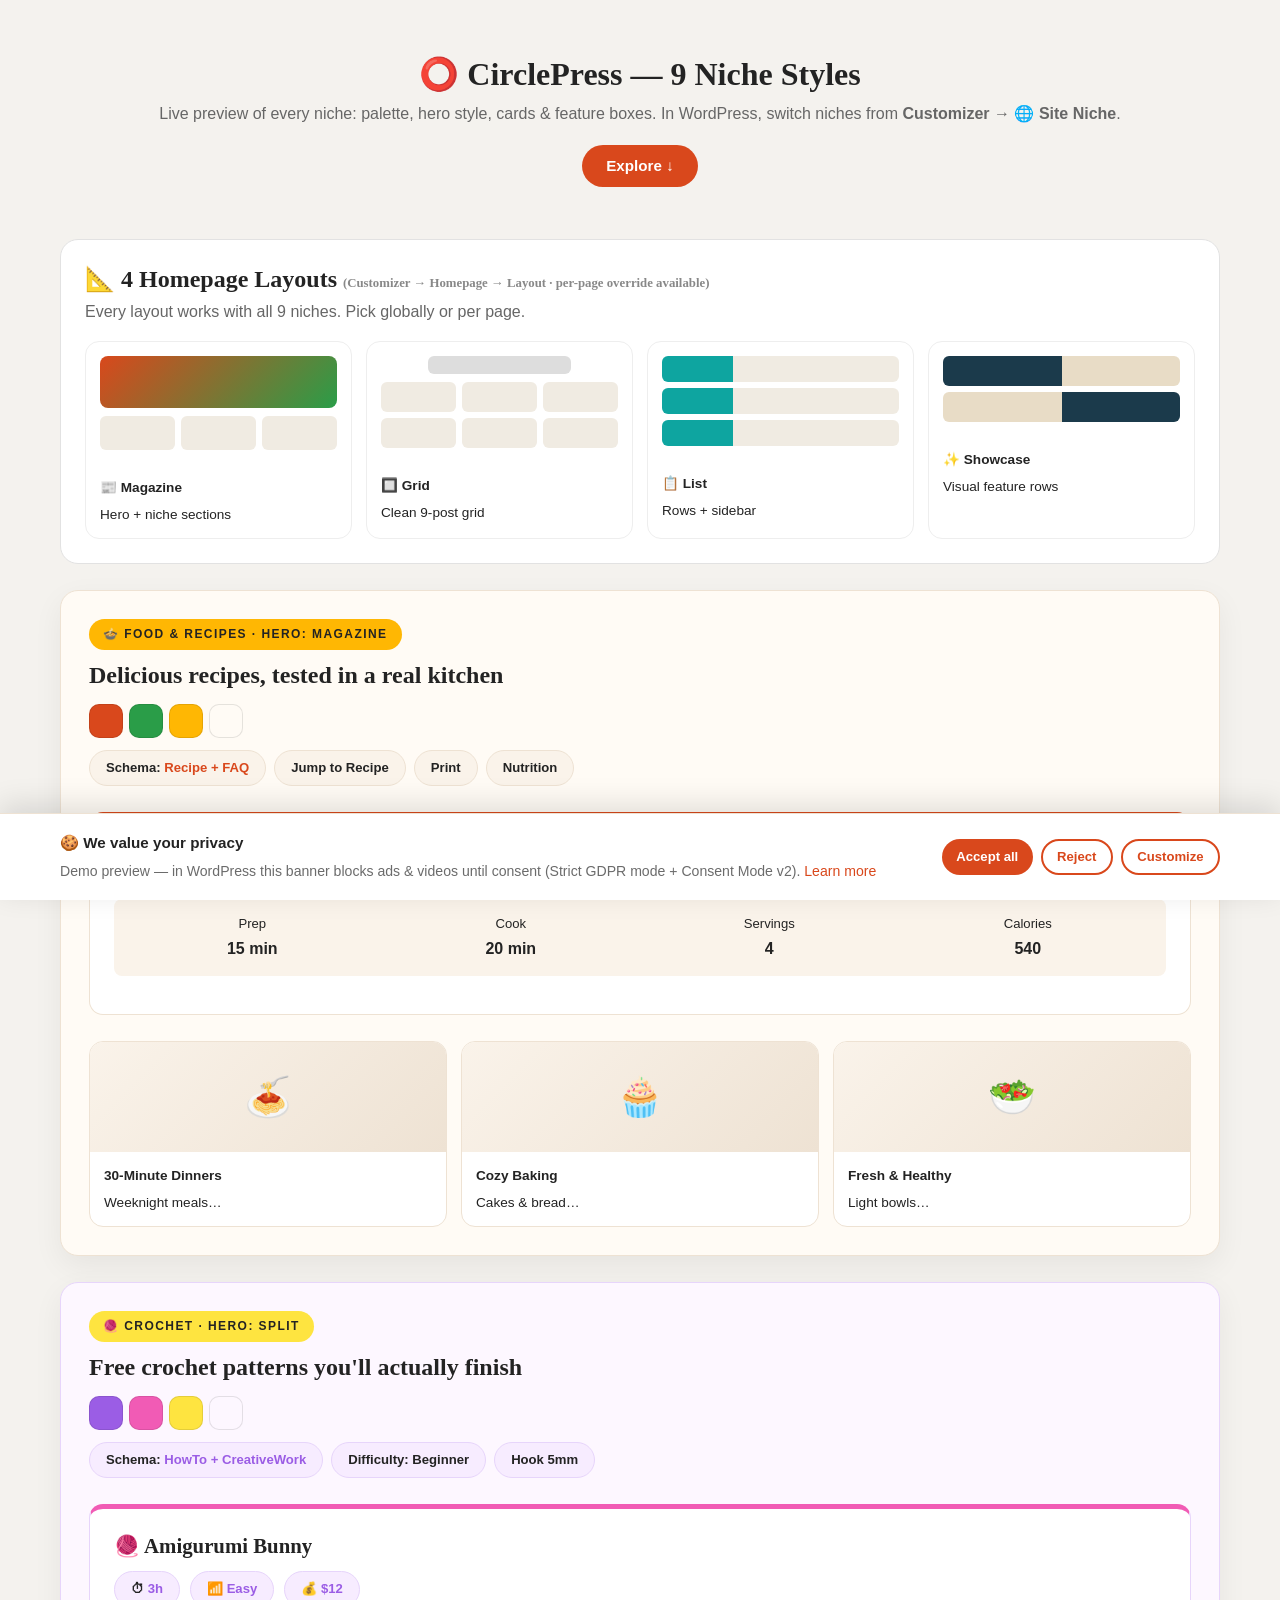
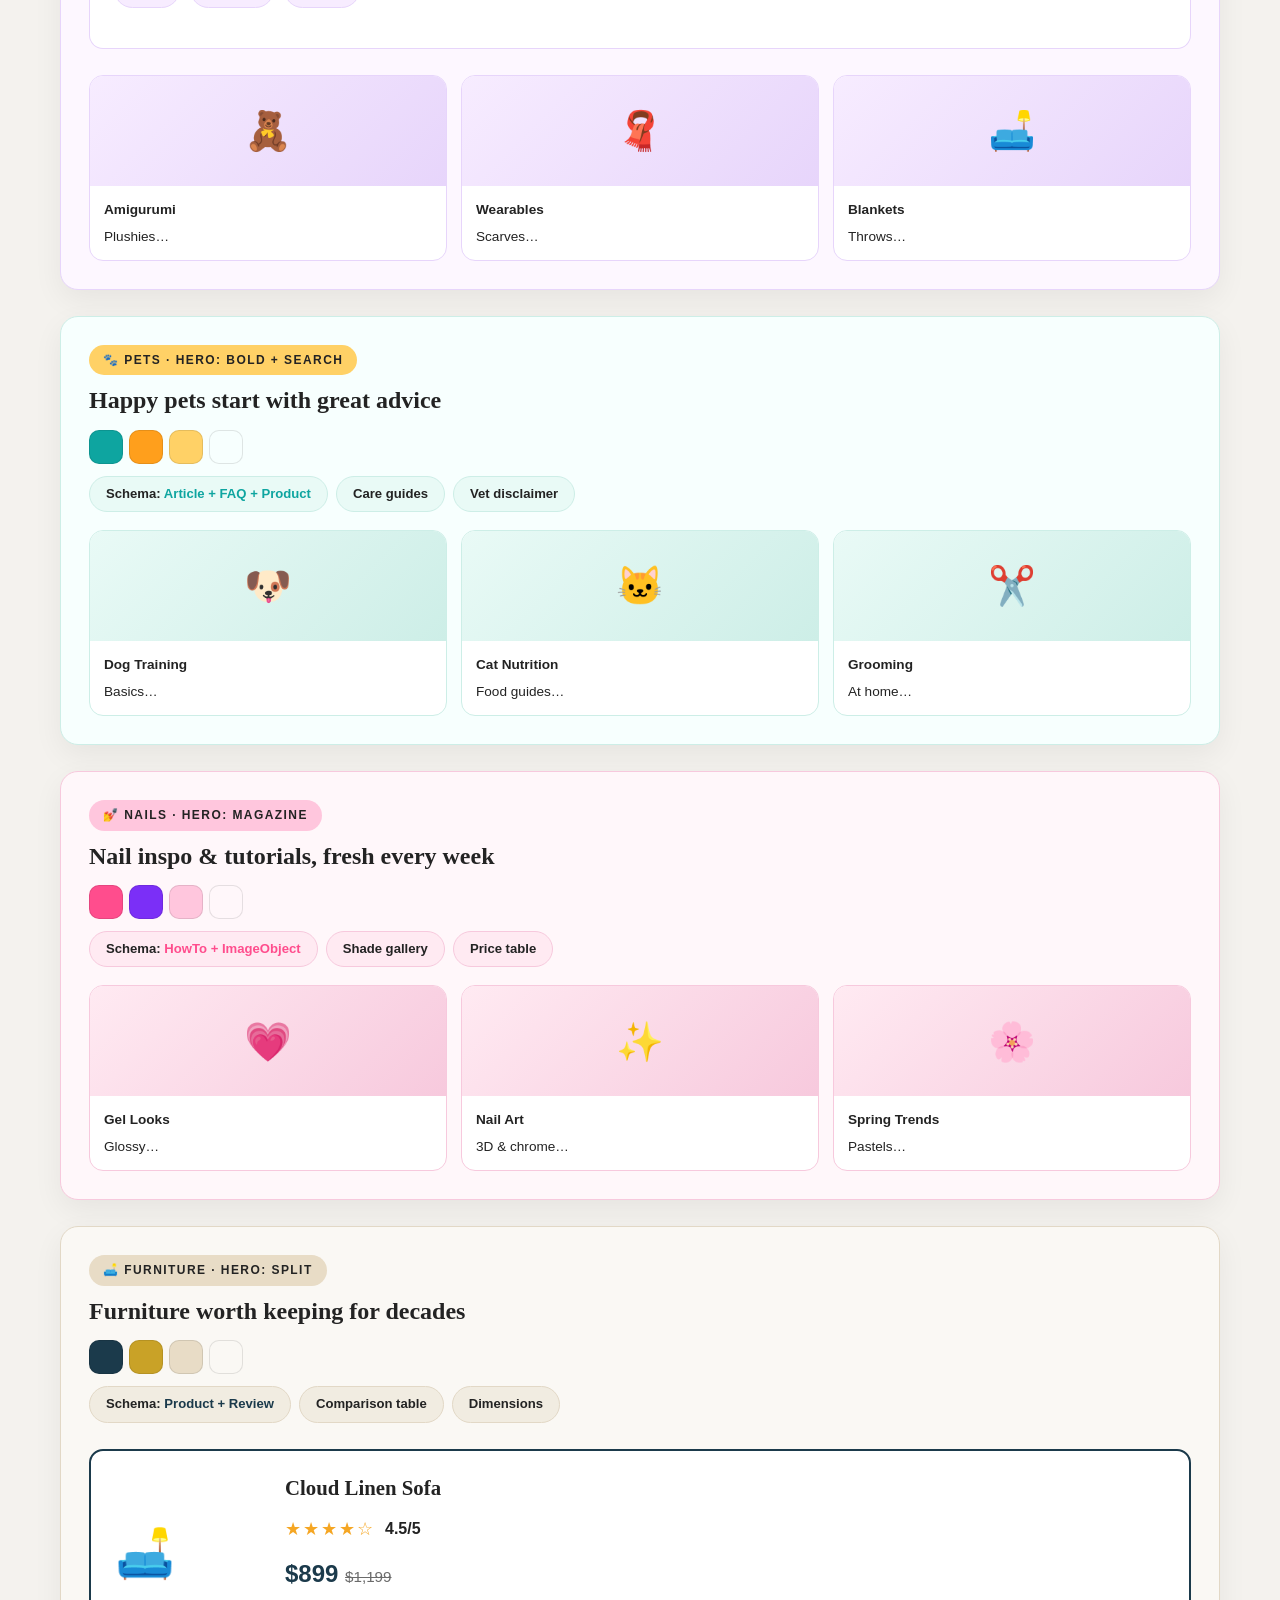
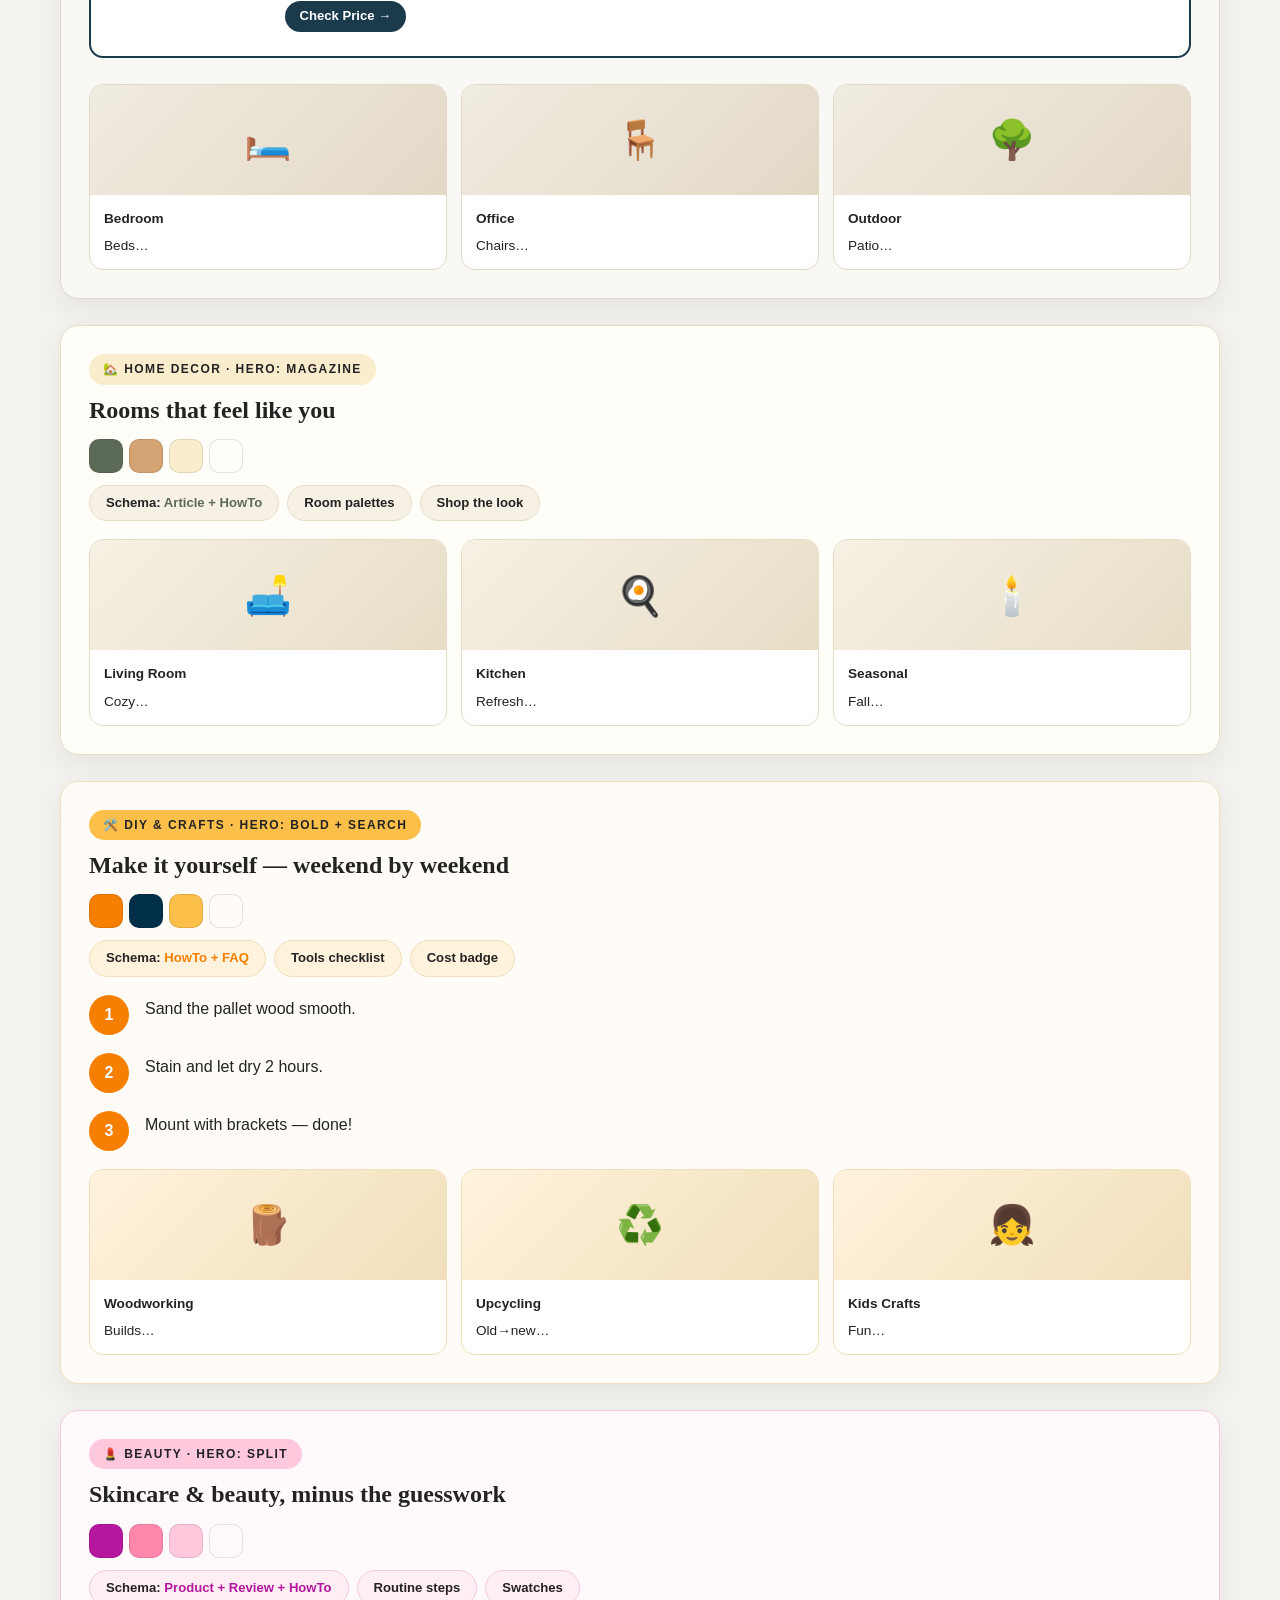
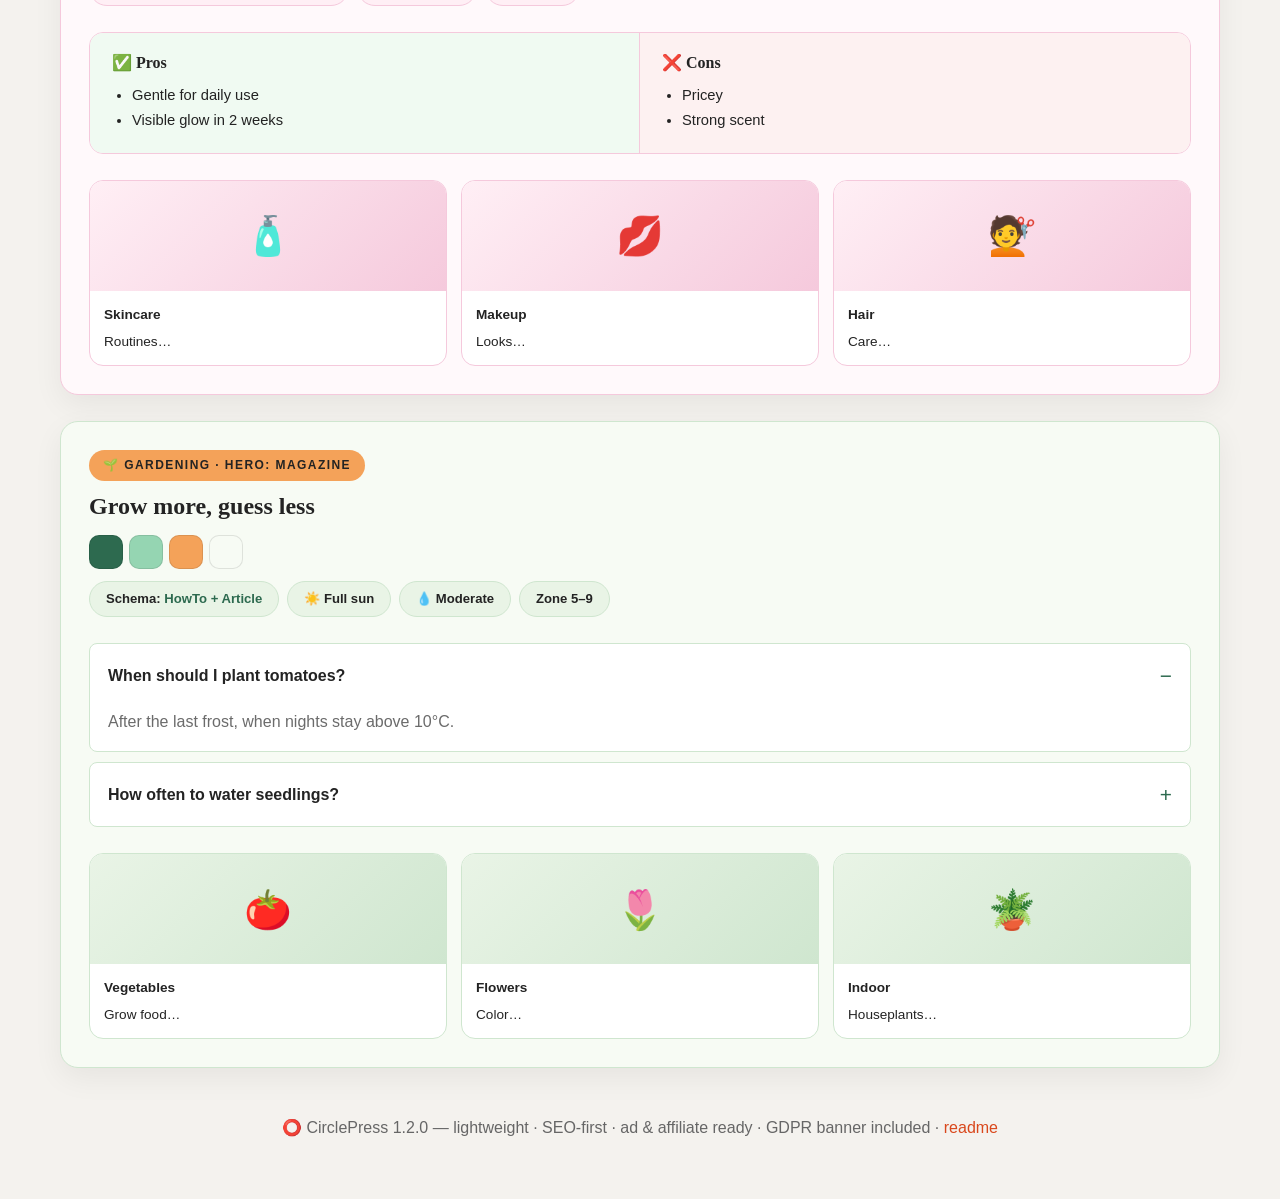
==== commit bcf45ea8: "Add 1.2.0: 4 homepage layouts, Gutenberg patterns, full mobile support Co-authored-by: arena-agent <" ====
--- a/demo/index.html
+++ b/demo/index.html
@@ -38,6 +38,17 @@
     <h1>⭕ CirclePress — 9 Niche Styles</h1>
     <p style="color:#666">Live preview of every niche: palette, hero style, cards &amp; feature boxes. In WordPress, switch niches from <b>Customizer → 🌐 Site Niche</b>.</p>
     <p><a class="cp-btn" href="#food">Explore ↓</a></p>
+  </div>
+
+  <div style="background:#fff;border:1px solid #e2e2e2;border-radius:18px;padding:24px;margin:0 0 26px">
+    <h2 style="margin:0 0 4px">📐 4 Homepage Layouts <span style="font-size:.8rem;color:#888">(Customizer → Homepage → Layout · per-page override available)</span></h2>
+    <p style="color:#666;margin:0 0 16px">Every layout works with all 9 niches. Pick globally or per page.</p>
+    <div class="demo-cards" style="grid-template-columns:repeat(4,1fr)">
+      <div class="demo-card" style="border:1px solid #eee"><div style="padding:14px"><div style="height:52px;border-radius:8px;background:linear-gradient(135deg,#d9481c,#2a9d48);margin-bottom:8px"></div><div style="display:grid;grid-template-columns:1fr 1fr 1fr;gap:6px"><div style="height:34px;border-radius:6px;background:#f0ebe2"></div><div style="height:34px;border-radius:6px;background:#f0ebe2"></div><div style="height:34px;border-radius:6px;background:#f0ebe2"></div></div></div><div class="tx"><b>📰 Magazine</b>Hero + niche sections</div></div>
+      <div class="demo-card" style="border:1px solid #eee"><div style="padding:14px"><div style="height:18px;width:60%;border-radius:6px;background:#ddd;margin:0 auto 8px"></div><div style="display:grid;grid-template-columns:1fr 1fr 1fr;gap:6px"><div style="height:30px;border-radius:6px;background:#f0ebe2"></div><div style="height:30px;border-radius:6px;background:#f0ebe2"></div><div style="height:30px;border-radius:6px;background:#f0ebe2"></div><div style="height:30px;border-radius:6px;background:#f0ebe2"></div><div style="height:30px;border-radius:6px;background:#f0ebe2"></div><div style="height:30px;border-radius:6px;background:#f0ebe2"></div></div></div><div class="tx"><b>🔲 Grid</b>Clean 9-post grid</div></div>
+      <div class="demo-card" style="border:1px solid #eee"><div style="padding:14px"><div style="display:grid;gap:6px"><div style="height:26px;border-radius:6px;background:linear-gradient(90deg,#0ea5a0 30%,#f0ebe2 30%)"></div><div style="height:26px;border-radius:6px;background:linear-gradient(90deg,#0ea5a0 30%,#f0ebe2 30%)"></div><div style="height:26px;border-radius:6px;background:linear-gradient(90deg,#0ea5a0 30%,#f0ebe2 30%)"></div></div></div><div class="tx"><b>📋 List</b>Rows + sidebar</div></div>
+      <div class="demo-card" style="border:1px solid #eee"><div style="padding:14px"><div style="display:grid;gap:6px"><div style="height:30px;border-radius:6px;background:linear-gradient(90deg,#1b3a4b 50%,#e8dcc6 50%)"></div><div style="height:30px;border-radius:6px;background:linear-gradient(90deg,#e8dcc6 50%,#1b3a4b 50%)"></div></div></div><div class="tx"><b>✨ Showcase</b>Visual feature rows</div></div>
+    </div>
   </div>
 
   <section class="demo-niche demo-food" id="food">
@@ -118,7 +129,7 @@
     <div class="demo-cards"><div class="demo-card"><div class="ph">🍅</div><div class="tx"><b>Vegetables</b>Grow food…</div></div><div class="demo-card"><div class="ph">🌷</div><div class="tx"><b>Flowers</b>Color…</div></div><div class="demo-card"><div class="ph">🪴</div><div class="tx"><b>Indoor</b>Houseplants…</div></div></div>
   </section>
 
-  <p style="text-align:center;color:#666;padding:20px">⭕ CirclePress 1.1.0 — lightweight · SEO-first · ad &amp; affiliate ready · GDPR banner included · <a href="../circlepress/readme.txt">readme</a></p>
+  <p style="text-align:center;color:#666;padding:20px">⭕ CirclePress 1.2.0 — lightweight · SEO-first · ad &amp; affiliate ready · GDPR banner included · <a href="../circlepress/readme.txt">readme</a></p>
 </div>
 
 <!-- Static mock of the GDPR consent banner (functional in WordPress: Accept / Reject / Customize + strict ad blocking) -->
--- a/circlepress/style.css
+++ b/circlepress/style.css
@@ -4,7 +4,7 @@
 Author: CirclePress Team
 Author URI: https://circlepress.example.com/
 Description: CirclePress is a lightweight, SEO-first, multi-niche WordPress magazine theme. 9 built-in niche designs (Food & Recipes, Crochet, Pets, Nails, Furniture, Home Decor, DIY & Crafts, Beauty, Gardening) — each with its own style, homepage template, single-post features and Schema.org markup. Ad-ready (AdSense, Ezoic, Mediavine), affiliate-ready, Gutenberg-ready, translation-ready and built for small shared hosting.
-Version: 1.1.0
+Version: 1.2.0
 Requires at least: 6.0
 Tested up to: 6.7
 Requires PHP: 7.4
@@ -381,3 +381,76 @@
 .cp-video-facade__note{position:absolute;bottom:10px;left:0;right:0;text-align:center;color:#fff;font-size:.75rem;z-index:2;opacity:.85;padding:0 12px}
 @media(max-width:560px){.cp-consent--card{left:12px;right:12px;bottom:12px;max-width:none}}
 @media print{.cp-consent,.cp-consent-fab,.cp-video-facade__note{display:none!important}}
+
+/* ============================================================
+   CirclePress 1.2.0 — homepage alt layouts + full mobile support
+   ============================================================ */
+/* ---- Alt homepage layouts ---- */
+.cp-list{display:grid;gap:16px}
+.cp-show-row{display:grid;grid-template-columns:1fr 1fr;gap:0;align-items:stretch;background:var(--cp-surface);border:1px solid var(--cp-border);border-radius:var(--cp-radius);overflow:hidden;margin-bottom:20px}
+.cp-show-row:nth-child(even) .cp-show__media{order:2}
+.cp-show__media{min-height:280px;background-size:cover;background-position:center;background-color:var(--cp-surface-2)}
+.cp-show__text{padding:clamp(22px,3vw,38px);display:flex;flex-direction:column;justify-content:center}
+.cp-show__text h2{font-size:clamp(1.3rem,2.4vw,1.8rem)}
+/* ---- Embedded content: never break mobile ---- */
+.cp-entry table,.cp-compare{display:block;overflow-x:auto;-webkit-overflow-scrolling:touch;max-width:100%}
+.cp-entry iframe[src*="youtube"],.cp-entry iframe[src*="youtu.be"],.cp-entry iframe[src*="vimeo"]{width:100%;aspect-ratio:16/9;height:auto}
+.cp-entry iframe,.cp-entry video,.cp-entry embed{max-width:100%}
+img{height:auto}
+/* ---- Sticky header vs WP admin bar ---- */
+body.admin-bar .cp-header{top:32px}
+@media(max-width:782px){body.admin-bar .cp-header{top:46px}}
+/* ---- Mobile nav submenus (touch toggles, JS-enhanced) ---- */
+.cp-mobile-nav .menu-item-has-children{position:relative}
+.cp-mobile-nav .menu-item-has-children>.sub-menu{display:none;padding-inline-start:16px;border-inline-start:3px solid var(--cp-accent);margin:6px 0 10px}
+.cp-mobile-nav .menu-item-has-children.open>.sub-menu{display:block}
+.cp-mobile-nav .sub-menu a{border-bottom:0;padding:9px 4px;font-size:.93rem}
+.cp-sub-toggle{position:absolute;top:4px;inset-inline-end:0;width:38px;height:38px;border-radius:10px;border:1px solid var(--cp-border);background:var(--cp-surface-2);color:var(--cp-text);font-size:1.2rem;line-height:1;cursor:pointer}
+.cp-sub-toggle:hover{border-color:var(--cp-primary);color:var(--cp-primary)}
+/* ---- Notch / gesture-bar safe areas ---- */
+.cp-ad--sticky-footer{padding-bottom:calc(8px + env(safe-area-inset-bottom,0px))}
+.cp-consent--bar{padding-bottom:calc(16px + env(safe-area-inset-bottom,0px))}
+.cp-consent--card{inset-inline-start:calc(20px + env(safe-area-inset-left,0px))}
+.cp-top{bottom:calc(24px + env(safe-area-inset-bottom,0px))}
+/* ---- Prevent sideways scroll (keeps position:sticky working) ---- */
+html,body{overflow-x:clip}
+@supports not (overflow:clip){html,body{overflow-x:hidden}}
+/* ---- Comfortable touch targets ---- */
+.cp-mobile-nav a{min-height:44px;display:flex;align-items:center}
+.cp-pagination a,.cp-pagination span{min-height:44px;display:inline-flex;align-items:center}
+.cp-share a{width:44px;height:44px}
+.cp-chips .cp-chip{min-height:40px;display:inline-flex;align-items:center}
+/* ---- Alt layouts responsive ---- */
+@media(max-width:820px){
+  .cp-show-row{grid-template-columns:1fr}
+  .cp-show__media{min-height:200px;order:-1!important}
+  input[type=text],input[type=email],input[type=search],input[type=url],input[type=tel],select,textarea{font-size:16px}
+}
+@media(max-width:560px){
+  .cp-topbar{font-size:.72rem}
+  .cp-logo{font-size:1.25rem}
+  .cp-logo__mark{width:32px;height:32px;border-radius:10px}
+  .cp-icon-btn{width:44px;height:44px}
+  .cp-btn{padding:.75em 1.4em}
+  .cp-hero__overlay{padding:22px}
+  .cp-single__meta{gap:10px;font-size:.8rem}
+  .cp-recipe__meta{grid-template-columns:repeat(2,1fr)}
+  .cp-howto__badges .cp-badge{font-size:.78rem}
+  .cp-product{padding:18px}
+  .cp-faq summary{padding:12px 14px;font-size:.92rem}
+  .cp-consent__btns .cp-btn{flex:1;justify-content:center}
+}
+@media(max-width:380px){
+  .cp-container{padding:0 14px}
+  .cp-grid{gap:14px}
+  .cp-card__body{padding:14px}
+  .cp-card__body h3{font-size:.98rem}
+  .cp-hero--bold{padding:26px 18px}
+  .cp-section{margin:28px 0}
+  .cp-newsletter{padding:26px 18px}
+  .cp-author{flex-direction:column;text-align:center;align-items:center}
+}
+@media(hover:none){
+  .cp-card:hover{transform:none}
+  a{-webkit-tap-highlight-color:rgba(0,0,0,.08)}
+}
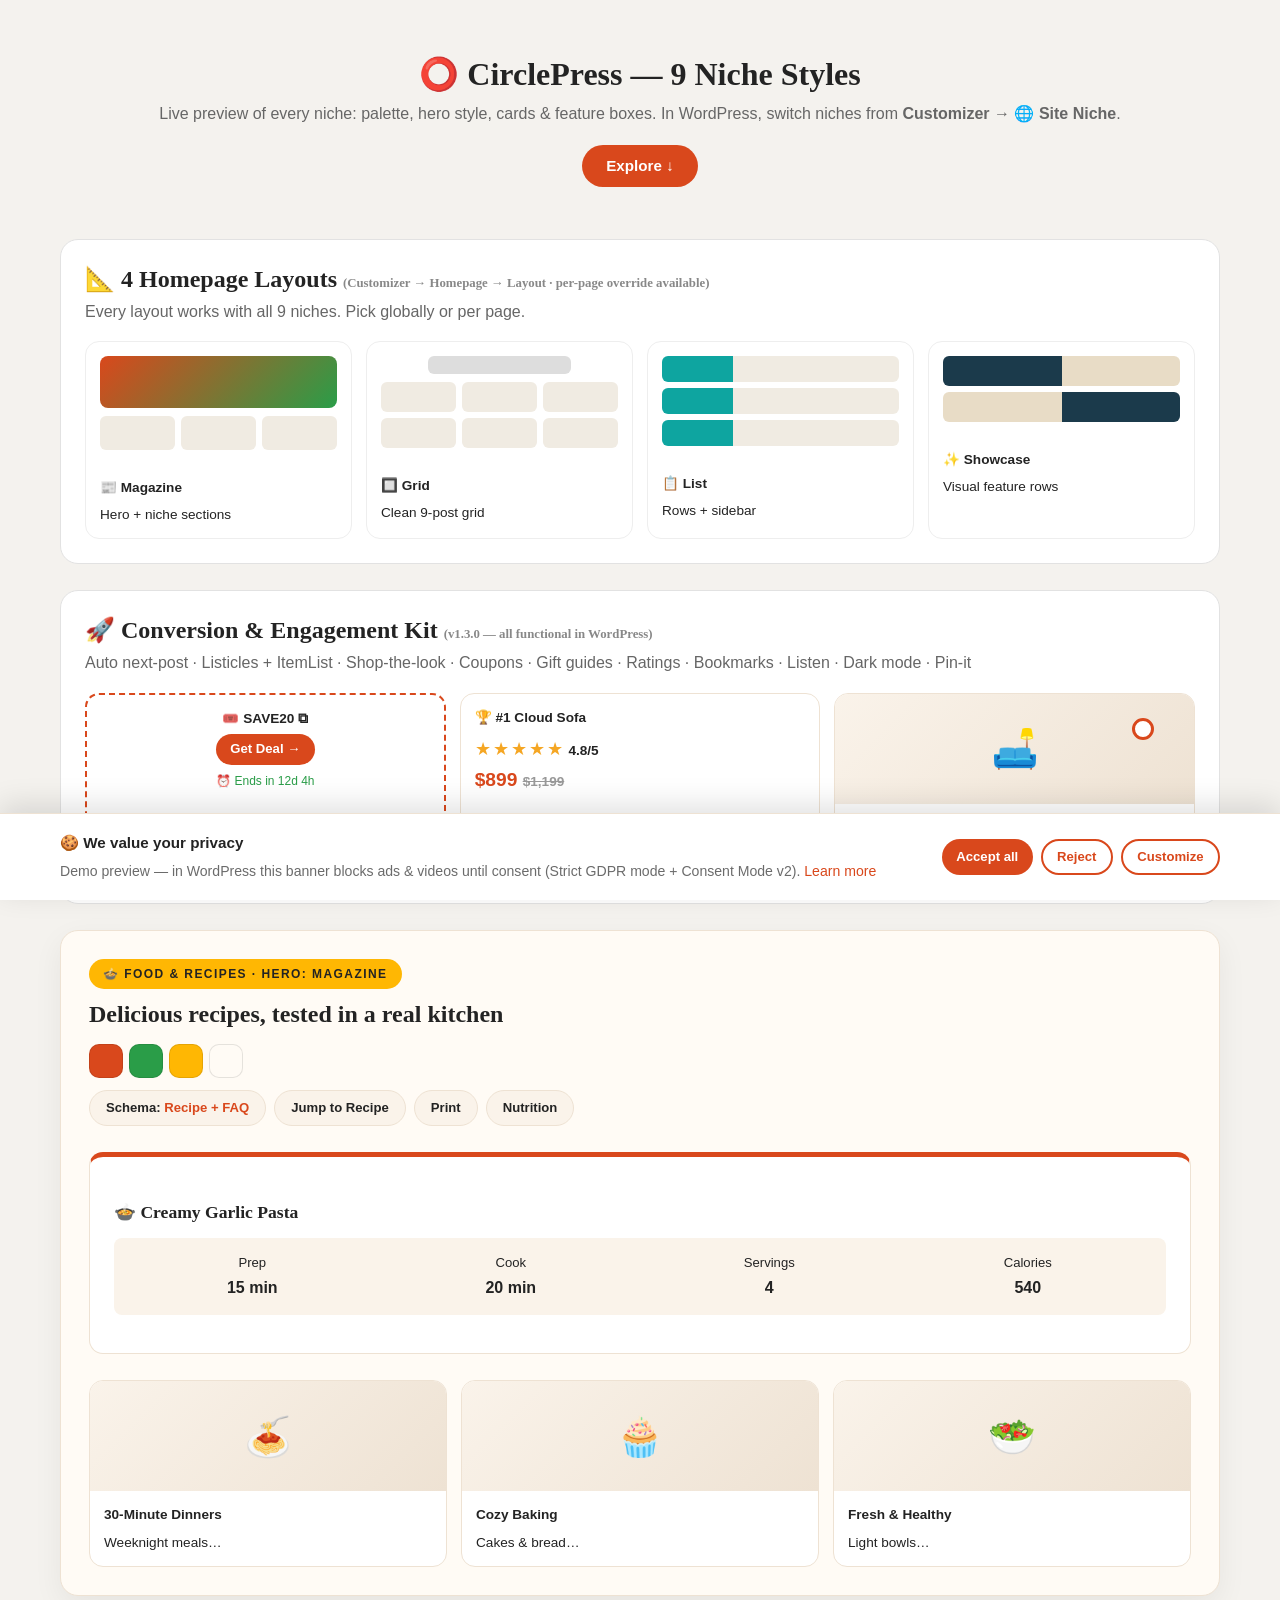
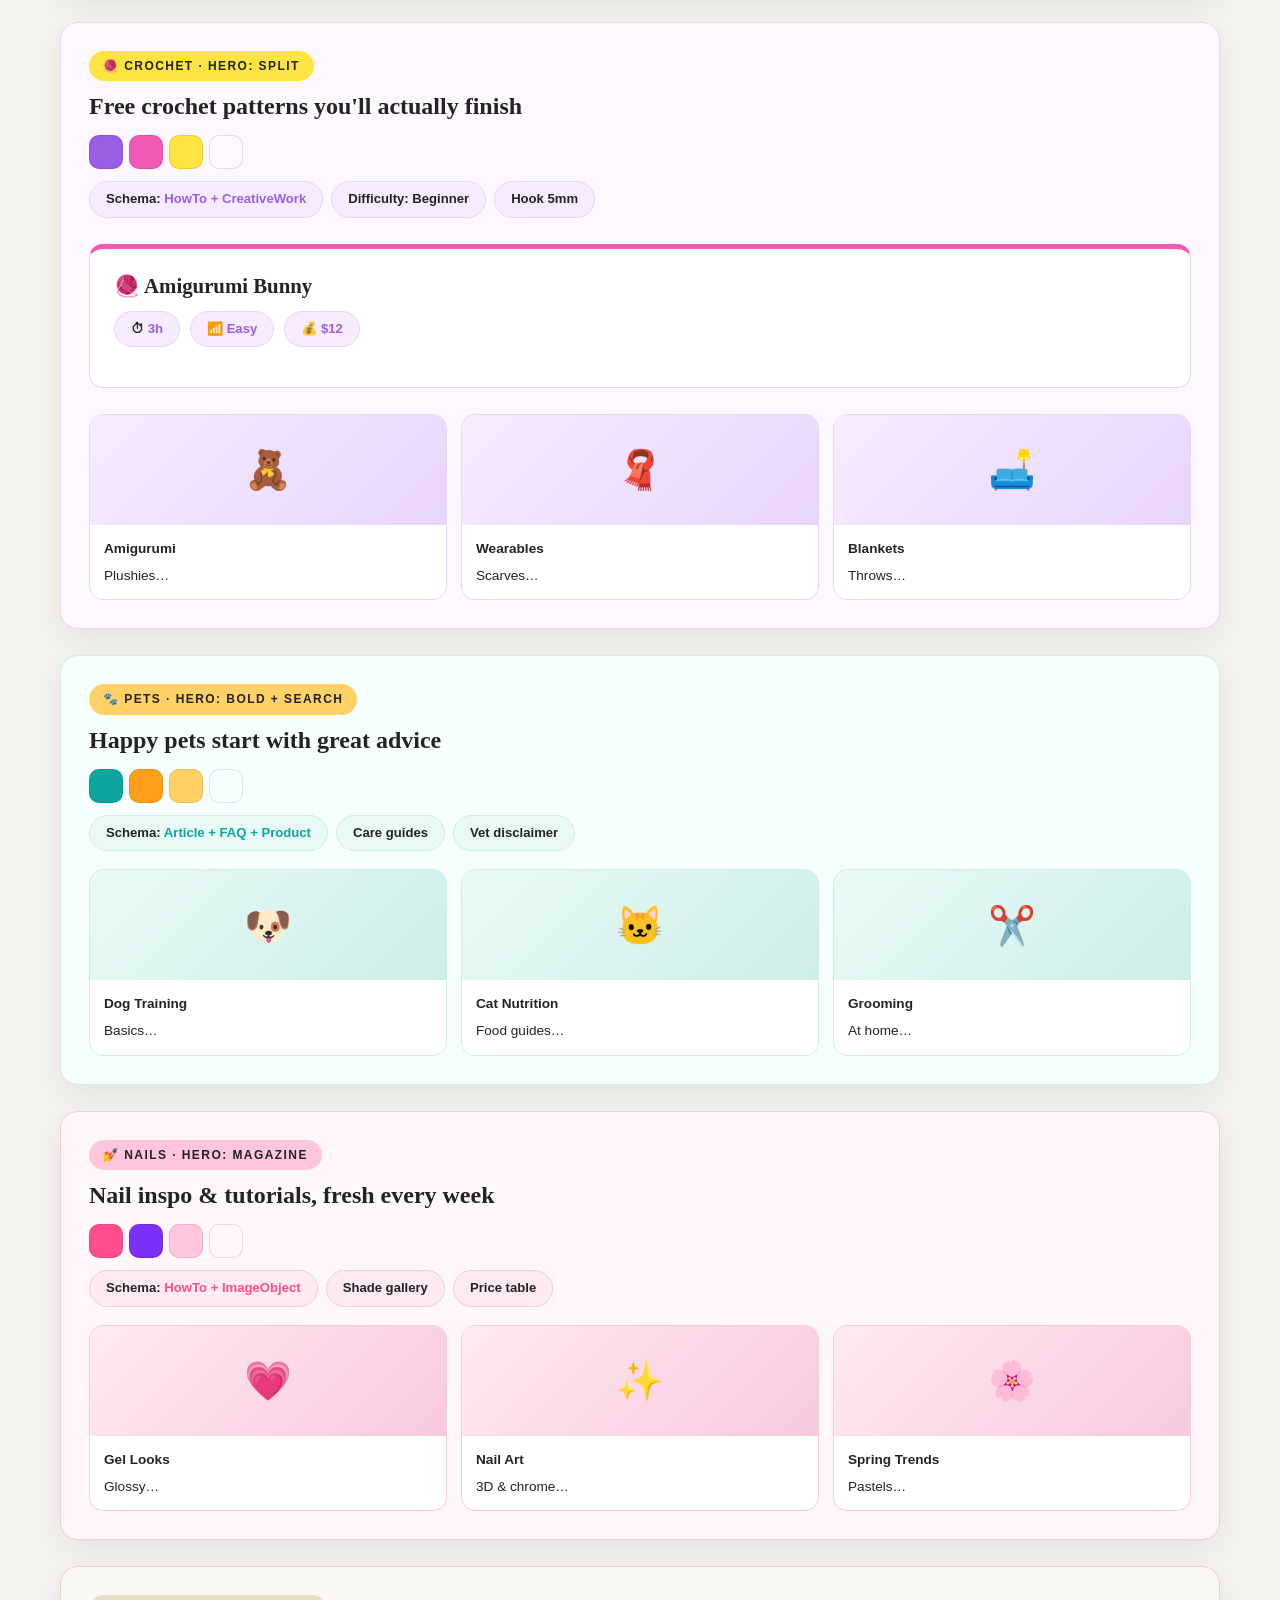
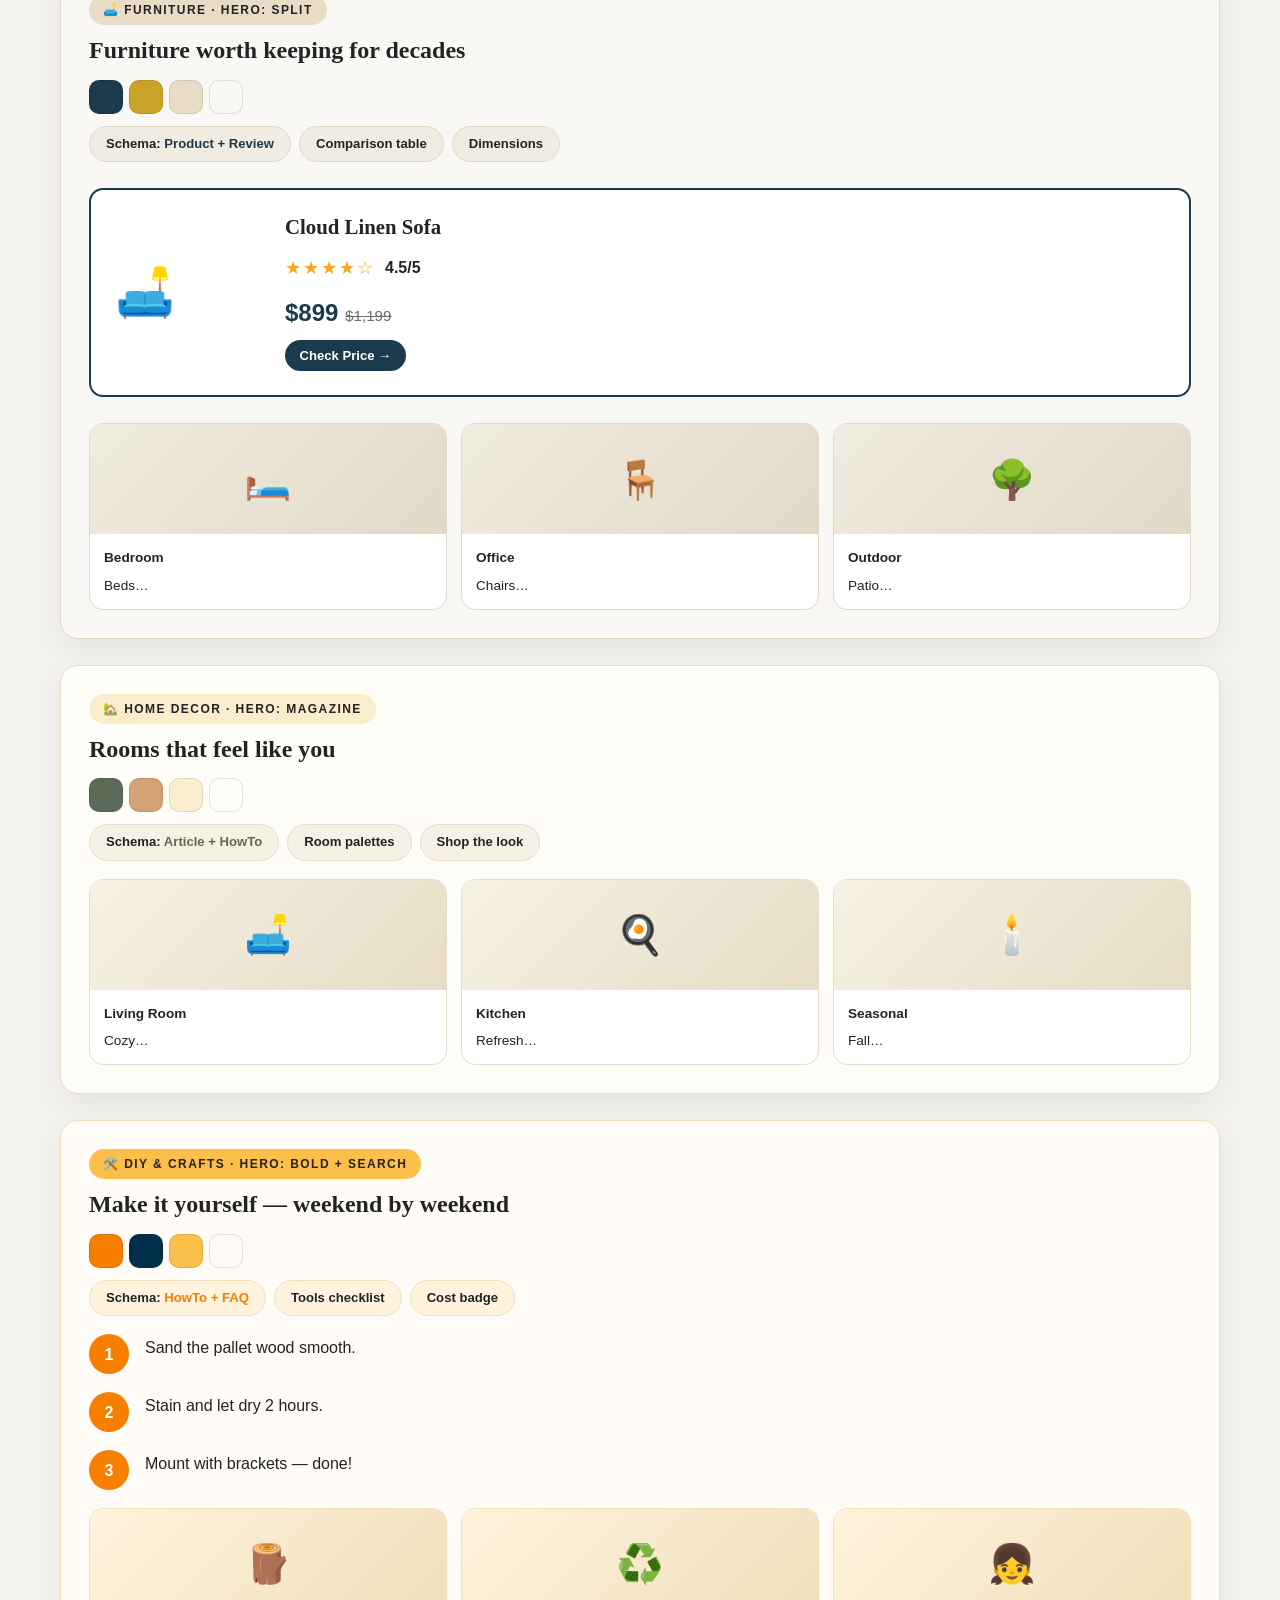
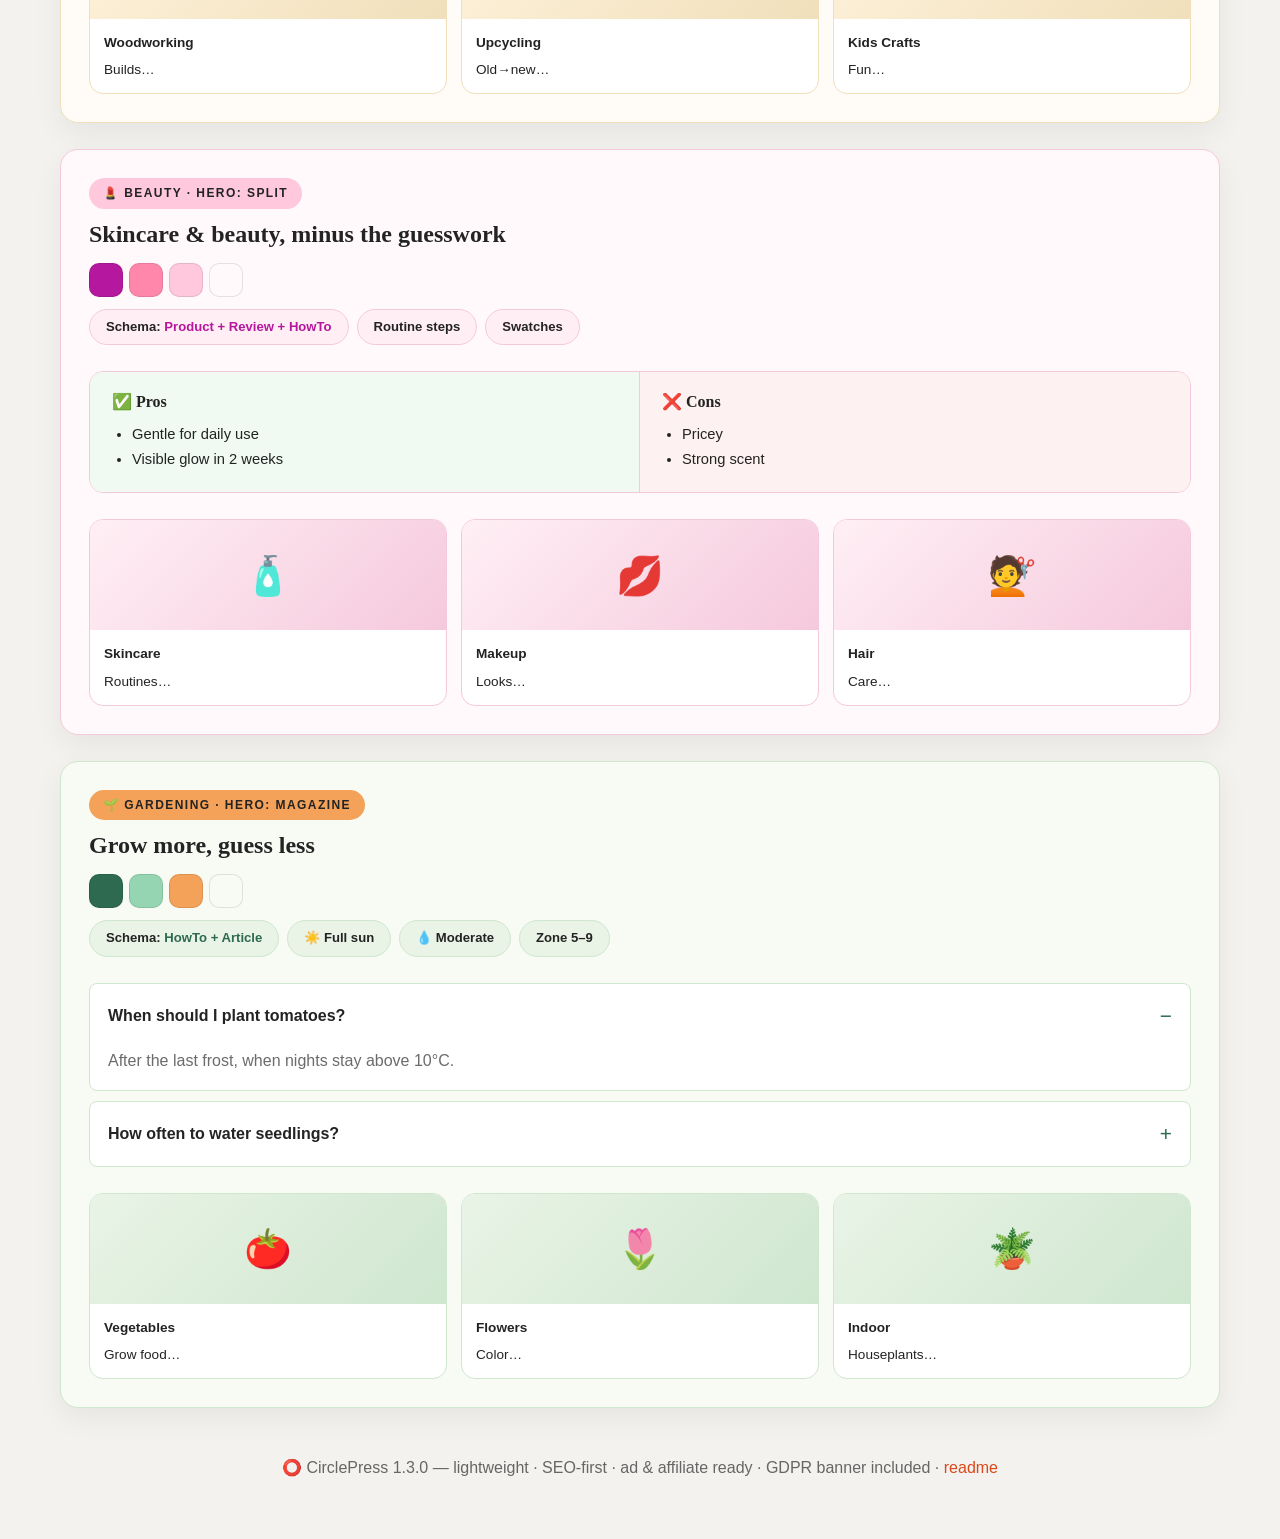
==== commit 966de867: "Add 1.3.0: conversion+engagement kits (all 14 features), E-E-A-T, IndexNow, dark mode Co-authored-by" ====
--- a/demo/index.html
+++ b/demo/index.html
@@ -48,6 +48,16 @@
       <div class="demo-card" style="border:1px solid #eee"><div style="padding:14px"><div style="height:18px;width:60%;border-radius:6px;background:#ddd;margin:0 auto 8px"></div><div style="display:grid;grid-template-columns:1fr 1fr 1fr;gap:6px"><div style="height:30px;border-radius:6px;background:#f0ebe2"></div><div style="height:30px;border-radius:6px;background:#f0ebe2"></div><div style="height:30px;border-radius:6px;background:#f0ebe2"></div><div style="height:30px;border-radius:6px;background:#f0ebe2"></div><div style="height:30px;border-radius:6px;background:#f0ebe2"></div><div style="height:30px;border-radius:6px;background:#f0ebe2"></div></div></div><div class="tx"><b>🔲 Grid</b>Clean 9-post grid</div></div>
       <div class="demo-card" style="border:1px solid #eee"><div style="padding:14px"><div style="display:grid;gap:6px"><div style="height:26px;border-radius:6px;background:linear-gradient(90deg,#0ea5a0 30%,#f0ebe2 30%)"></div><div style="height:26px;border-radius:6px;background:linear-gradient(90deg,#0ea5a0 30%,#f0ebe2 30%)"></div><div style="height:26px;border-radius:6px;background:linear-gradient(90deg,#0ea5a0 30%,#f0ebe2 30%)"></div></div></div><div class="tx"><b>📋 List</b>Rows + sidebar</div></div>
       <div class="demo-card" style="border:1px solid #eee"><div style="padding:14px"><div style="display:grid;gap:6px"><div style="height:30px;border-radius:6px;background:linear-gradient(90deg,#1b3a4b 50%,#e8dcc6 50%)"></div><div style="height:30px;border-radius:6px;background:linear-gradient(90deg,#e8dcc6 50%,#1b3a4b 50%)"></div></div></div><div class="tx"><b>✨ Showcase</b>Visual feature rows</div></div>
+    </div>
+  </div>
+
+  <div style="background:#fff;border:1px solid #e2e2e2;border-radius:18px;padding:24px;margin:0 0 26px">
+    <h2 style="margin:0 0 4px">🚀 Conversion &amp; Engagement Kit <span style="font-size:.8rem;color:#888">(v1.3.0 — all functional in WordPress)</span></h2>
+    <p style="color:#666;margin:0 0 16px">Auto next-post · Listicles + ItemList · Shop-the-look · Coupons · Gift guides · Ratings · Bookmarks · Listen · Dark mode · Pin-it</p>
+    <div class="demo-cards">
+      <div class="demo-card" style="border:2px dashed #d9481c"><div class="tx" style="text-align:center"><b>🎟️ SAVE20 ⧉</b><span class="cp-btn cp-btn--sm">Get Deal →</span><div style="font-size:.75rem;color:#2a9d48;margin-top:6px">⏰ Ends in 12d 4h</div></div></div>
+      <div class="demo-card"><div class="tx"><b>🏆 #1 Cloud Sofa</b><span class="cp-stars">★★★★★</span> <strong>4.8/5</strong><div style="font-size:1.2rem;font-weight:800;color:#d9481c">$899 <s style="font-size:.85rem;color:#999">$1,199</s></div></div></div>
+      <div class="demo-card"><div class="ph" style="position:relative">🛋️<span style="position:absolute;top:24px;right:40px;width:22px;height:22px;border-radius:50%;background:#fff;border:3px solid #d9481c"></span></div><div class="tx"><b>Shop the Look</b>Tap the dots →</div></div>
     </div>
   </div>
 
@@ -129,7 +139,7 @@
     <div class="demo-cards"><div class="demo-card"><div class="ph">🍅</div><div class="tx"><b>Vegetables</b>Grow food…</div></div><div class="demo-card"><div class="ph">🌷</div><div class="tx"><b>Flowers</b>Color…</div></div><div class="demo-card"><div class="ph">🪴</div><div class="tx"><b>Indoor</b>Houseplants…</div></div></div>
   </section>
 
-  <p style="text-align:center;color:#666;padding:20px">⭕ CirclePress 1.2.0 — lightweight · SEO-first · ad &amp; affiliate ready · GDPR banner included · <a href="../circlepress/readme.txt">readme</a></p>
+  <p style="text-align:center;color:#666;padding:20px">⭕ CirclePress 1.3.0 — lightweight · SEO-first · ad &amp; affiliate ready · GDPR banner included · <a href="../circlepress/readme.txt">readme</a></p>
 </div>
 
 <!-- Static mock of the GDPR consent banner (functional in WordPress: Accept / Reject / Customize + strict ad blocking) -->
--- a/circlepress/style.css
+++ b/circlepress/style.css
@@ -4,7 +4,7 @@
 Author: CirclePress Team
 Author URI: https://circlepress.example.com/
 Description: CirclePress is a lightweight, SEO-first, multi-niche WordPress magazine theme. 9 built-in niche designs (Food & Recipes, Crochet, Pets, Nails, Furniture, Home Decor, DIY & Crafts, Beauty, Gardening) — each with its own style, homepage template, single-post features and Schema.org markup. Ad-ready (AdSense, Ezoic, Mediavine), affiliate-ready, Gutenberg-ready, translation-ready and built for small shared hosting.
-Version: 1.2.0
+Version: 1.3.0
 Requires at least: 6.0
 Tested up to: 6.7
 Requires PHP: 7.4
@@ -454,3 +454,120 @@
   .cp-card:hover{transform:none}
   a{-webkit-tap-highlight-color:rgba(0,0,0,.08)}
 }
+
+/* ============================================================
+   CirclePress 1.3.0 — conversion kit, engagement, dark mode
+   ============================================================ */
+/* Anchor offset under sticky header (TOC / jump links fix). */
+[id]{scroll-margin-top:96px}
+/* ---- Sticky action bar ---- */
+.cp-actionbar{position:sticky;top:72px;z-index:120;display:flex;gap:8px;flex-wrap:wrap;align-items:center;background:var(--cp-surface);border:1px solid var(--cp-border);border-radius:999px;padding:8px 12px;margin:0 0 18px;box-shadow:var(--cp-shadow)}
+.cp-actionbar .cp-btn--sm{padding:.5em 1em;font-size:.8rem}
+.cp-actionbar [data-cp-save].is-saved{border-color:#e60023;color:#e60023!important}
+.cp-actionbar [data-cp-listen].is-speaking{background:var(--cp-secondary);border-color:var(--cp-secondary);color:#fff!important}
+@media(max-width:820px){.cp-actionbar{top:62px;border-radius:18px}}
+/* ---- Video box ---- */
+.cp-video-box{margin:26px 0}
+.cp-video-box iframe{width:100%;aspect-ratio:16/9;height:auto;border-radius:var(--cp-radius-sm);border:0}
+/* ---- Visitor ratings ---- */
+.cp-rate__row{display:flex;gap:14px;align-items:center;flex-wrap:wrap}
+.cp-rate__stars{display:inline-flex;gap:2px}
+.cp-rate__stars button{background:none;border:0;font-size:1.9rem;color:#d8d8d8;cursor:pointer;padding:2px;line-height:1;transition:transform .1s}
+.cp-rate__stars button.lit,.cp-rate__stars button:hover{color:#f5a623;transform:scale(1.15)}
+.cp-rate__stars button:disabled{cursor:default}
+.cp-rate__stars button:disabled.lit{color:#f5a623}
+.cp-rate__info{font-size:.9rem;color:var(--cp-muted)}
+.cp-rate__msg{font-size:.88rem;color:var(--cp-secondary);font-weight:700;margin:8px 0 0;min-height:1.2em}
+/* ---- Reviewer + sources (E-E-A-T) ---- */
+.cp-reviewer{background:#eef7ee;border:1px solid #bfe0bf;border-radius:var(--cp-radius-sm);padding:12px 18px;margin:22px 0;font-size:.9rem;color:#1f4d38}
+.cp-sources{background:var(--cp-surface-2);border:1px solid var(--cp-border);border-radius:var(--cp-radius);padding:18px 24px;margin:22px 0;font-size:.88rem}
+.cp-sources h3{font-size:1rem;margin:0 0 8px}
+.cp-sources ol{margin:0;padding-inline-start:22px;color:var(--cp-muted)}
+/* ---- Next-post loader ---- */
+.cp-next-div{border:0;border-top:3px dashed var(--cp-border);margin:44px 0 18px}
+.cp-next-label{text-align:center;font-size:.95rem;color:var(--cp-muted)}
+.cp-next-label a{font-weight:800}
+.cp-next-appended{margin-top:14px}
+/* ---- Listicles ---- */
+.cp-toplist{margin:26px 0}
+.cp-rank{list-style:none!important;margin:0!important;padding:0!important;display:grid;gap:16px;counter-reset:rank}
+.cp-rank__item{position:relative;display:grid;grid-template-columns:64px 130px 1fr;gap:16px;align-items:center;background:var(--cp-surface);border:1px solid var(--cp-border);border-radius:var(--cp-radius);padding:18px;margin:0!important}
+.cp-rank__num{width:52px;height:52px;border-radius:50%;background:var(--cp-surface-2);border:2px solid var(--cp-border);display:flex;align-items:center;justify-content:center;font-weight:800;font-size:1.3rem;font-family:var(--cp-font-heading)}
+.cp-rank--top1 .cp-rank__num{background:#ffd700;border-color:#c9a227;color:#5b4a00}
+.cp-rank--top2 .cp-rank__num{background:#e8e8e8;border-color:#b5b5b5;color:#444}
+.cp-rank--top3 .cp-rank__num{background:#f0c8a0;border-color:#c98a4b;color:#5b3200}
+.cp-rank__img{width:130px;height:110px;object-fit:cover;border-radius:var(--cp-radius-sm)}
+.cp-rank__body h3{margin:0 0 6px;font-size:1.15rem}
+.cp-rank__badge{display:inline-block;background:var(--cp-text);color:#fff;font-size:.72rem;font-weight:800;letter-spacing:.05em;text-transform:uppercase;padding:4px 12px;border-radius:999px;margin-bottom:8px}
+.cp-rank__desc{font-size:.92rem;color:var(--cp-muted)}
+.cp-rank__desc p{margin:0 0 .6em}
+/* ---- Shop the look ---- */
+.cp-look{position:relative;border-radius:var(--cp-radius);overflow:hidden;margin:26px 0}
+.cp-look>img{display:block;width:100%}
+.cp-look__dot{position:absolute;width:34px;height:34px;margin:-17px 0 0 -17px;border-radius:50%;background:rgba(255,255,255,.92);border:2px solid var(--cp-primary);cursor:pointer;padding:0;z-index:2}
+.cp-look__pulse{position:absolute;inset:8px;border-radius:50%;background:var(--cp-primary);animation:cp-ping 1.8s ease-out infinite}
+@keyframes cp-ping{0%{transform:scale(.7);opacity:1}70%{transform:scale(1.25);opacity:.4}100%{transform:scale(.7);opacity:1}}
+.cp-look__tip{position:absolute;bottom:42px;left:50%;transform:translateX(-50%) translateY(6px);background:var(--cp-surface);color:var(--cp-text);border:1px solid var(--cp-border);border-radius:12px;box-shadow:var(--cp-shadow);padding:12px 16px;min-width:170px;max-width:230px;font-size:.82rem;opacity:0;pointer-events:none;transition:all .18s;text-align:center;z-index:5}
+.cp-look__dot:hover .cp-look__tip,.cp-look__dot:focus-within .cp-look__tip,.cp-look__dot.open .cp-look__tip{opacity:1;transform:translateX(-50%) translateY(0);pointer-events:auto}
+.cp-look__tip strong{display:block;margin-bottom:2px;font-size:.88rem}
+.cp-look__price{display:block;color:var(--cp-primary);font-weight:800;margin:2px 0 6px}
+/* ---- Coupon ---- */
+.cp-coupon{border:2px dashed var(--cp-primary);border-radius:var(--cp-radius);background:var(--cp-surface);padding:24px;margin:26px 0;text-align:center;position:relative}
+.cp-coupon h3{margin:0 0 6px}
+.cp-coupon__row{display:flex;gap:12px;justify-content:center;align-items:center;flex-wrap:wrap;margin-top:12px}
+.cp-coupon__code{background:var(--cp-surface-2);border:2px dashed var(--cp-secondary);border-radius:12px;font-size:1.25rem;font-weight:800;letter-spacing:.1em;padding:10px 22px;cursor:pointer;color:var(--cp-text)}
+.cp-coupon__code small{font-size:.75rem;color:var(--cp-primary);letter-spacing:0}
+.cp-coupon__code:hover{border-color:var(--cp-primary)}
+.cp-coupon__expiry{margin-top:10px;font-size:.85rem;font-weight:700;color:var(--cp-secondary)}
+.cp-coupon__expiry.is-expired{color:#c0392b}
+/* ---- Gift grid ---- */
+.cp-gift__filters{margin-bottom:18px}
+.cp-gift__filters .cp-chip{cursor:pointer}
+.cp-gift__filters .cp-chip.is-active{background:var(--cp-primary);border-color:var(--cp-primary);color:#fff}
+/* ---- A-Z index ---- */
+.cp-az__controls{display:flex;gap:10px;margin:20px 0;flex-wrap:wrap}
+.cp-az__controls input[type=search]{flex:2;min-width:200px;border:1px solid var(--cp-border);border-radius:999px;padding:12px 20px;font-size:1rem;background:var(--cp-surface);color:var(--cp-text)}
+.cp-az__controls select{flex:1;min-width:160px;border:1px solid var(--cp-border);border-radius:999px;padding:12px 16px;background:var(--cp-surface);color:var(--cp-text)}
+.cp-az__letters{display:flex;gap:6px;flex-wrap:wrap;margin-bottom:20px}
+.cp-az__letters a{width:38px;height:38px;border:1px solid var(--cp-border);background:var(--cp-surface);border-radius:10px;display:inline-flex;align-items:center;justify-content:center;font-weight:800;color:var(--cp-text)!important;text-decoration:none!important}
+.cp-az__letters a:hover{background:var(--cp-primary);border-color:var(--cp-primary);color:#fff!important}
+.cp-az__group{background:var(--cp-surface);border:1px solid var(--cp-border);border-radius:var(--cp-radius);padding:20px 24px;margin-bottom:18px}
+.cp-az__group h2{font-size:1.6rem;margin:0 0 10px;color:var(--cp-primary)}
+.cp-az__group ul{list-style:none;margin:0;padding:0;display:grid;grid-template-columns:1fr 1fr;gap:6px 22px}
+.cp-az__group li{display:flex;justify-content:space-between;gap:10px;padding:7px 0;border-bottom:1px dashed var(--cp-border);font-size:.92rem}
+.cp-az__group small{color:var(--cp-muted);white-space:nowrap}
+/* ---- Pin-it ---- */
+.cp-pin-wrap{position:relative;display:inline-block;max-width:100%}
+.cp-pin-wrap img{display:block}
+.cp-pin-btn{position:absolute!important;top:10px;left:10px;background:#e60023!important;color:#fff!important;font-size:.75rem!important;font-weight:800;padding:7px 14px!important;border-radius:999px;opacity:0;transition:opacity .18s;text-decoration:none!important;box-shadow:0 4px 14px rgba(0,0,0,.3)}
+.cp-pin-wrap:hover .cp-pin-btn{opacity:1}
+@media(hover:none){.cp-pin-btn{opacity:1;padding:6px 12px!important}}
+/* ---- Recipe tools (copy + servings) ---- */
+.cp-recipe__tools{display:flex;gap:10px;flex-wrap:wrap;align-items:center;margin:0 0 12px}
+.cp-serv{display:inline-flex;align-items:center;gap:8px;background:var(--cp-surface-2);border:1px solid var(--cp-border);border-radius:999px;padding:4px 6px;font-size:.82rem;font-weight:700}
+.cp-serv button{width:30px;height:30px;border-radius:50%;border:1px solid var(--cp-border);background:var(--cp-surface);cursor:pointer;font-size:1rem;line-height:1;color:var(--cp-text)}
+.cp-serv button:hover{border-color:var(--cp-primary);color:var(--cp-primary)}
+/* ---- Saved page ---- */
+.cp-saved{margin:10px 0 30px}
+/* ---- Display dock (dark mode + font size) ---- */
+.cp-dock{position:fixed;right:16px;bottom:84px;z-index:498;display:flex;flex-direction:column;gap:8px}
+.cp-dock button{width:42px;height:42px;border-radius:50%;background:var(--cp-surface);border:1px solid var(--cp-border);box-shadow:var(--cp-shadow);cursor:pointer;font-size:.85rem;font-weight:800;color:var(--cp-text)}
+.cp-dock button:hover{border-color:var(--cp-primary);transform:scale(1.06)}
+/* ---- Dark mode ---- */
+html[data-theme="dark"]{color-scheme:dark}
+html[data-theme="dark"] body,html[data-theme="dark"]{--cp-bg:#141417;--cp-surface:#1d1d22;--cp-surface-2:#26262d;--cp-text:#ededed;--cp-muted:#a9a9b3;--cp-border:#34343c;--cp-header-bg:#191920;--cp-footer-bg:#0e0e11}
+html[data-theme="dark"] img{filter:brightness(.93)}
+html[data-theme="dark"] .cp-newsletter{background:linear-gradient(135deg,#23232b,#3a2b3f)}
+html[data-theme="dark"] .cp-hero--bold{filter:saturate(.85)}
+html[data-theme="dark"] .cp-disclosure{background:#2a2410;border-color:#8a6d00;color:#e8c95c}
+html[data-theme="dark"] .cp-reviewer{background:#12240f;border-color:#2c5a34;color:#b9e2b9}
+html[data-theme="dark"] .cp-proscons .cp-pros{background:#12240f}
+html[data-theme="dark"] .cp-proscons .cp-cons{background:#2b1414}
+/* ---- 1.3.0 responsive ---- */
+@media(max-width:820px){
+  .cp-rank__item{grid-template-columns:52px 1fr}
+  .cp-rank__img{display:none}
+  .cp-az__group ul{grid-template-columns:1fr}
+  .cp-dock{right:12px;bottom:150px}
+}
+@media print{.cp-actionbar,.cp-dock,.cp-rate,.cp-pin-btn,.cp-look__dot,.cp-recipe__tools,.cp-next-div,.cp-next-label{display:none!important}}
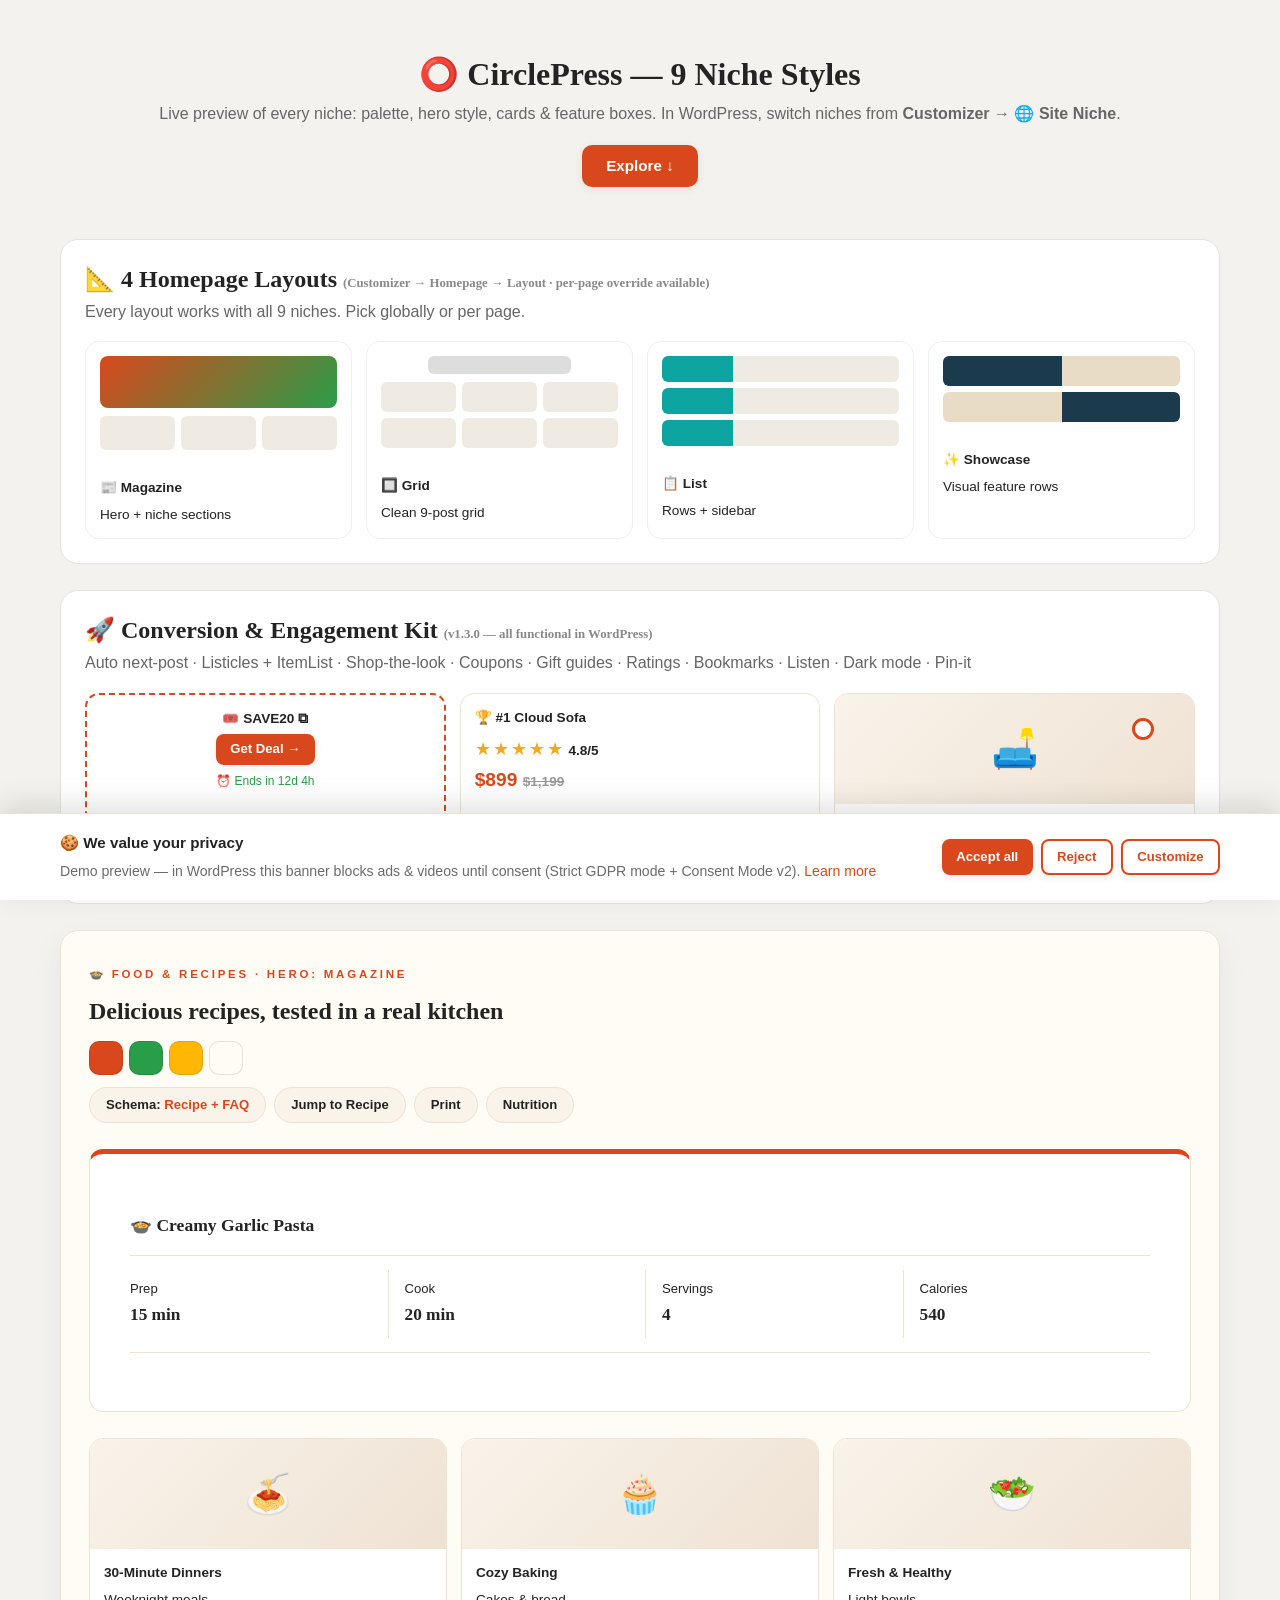
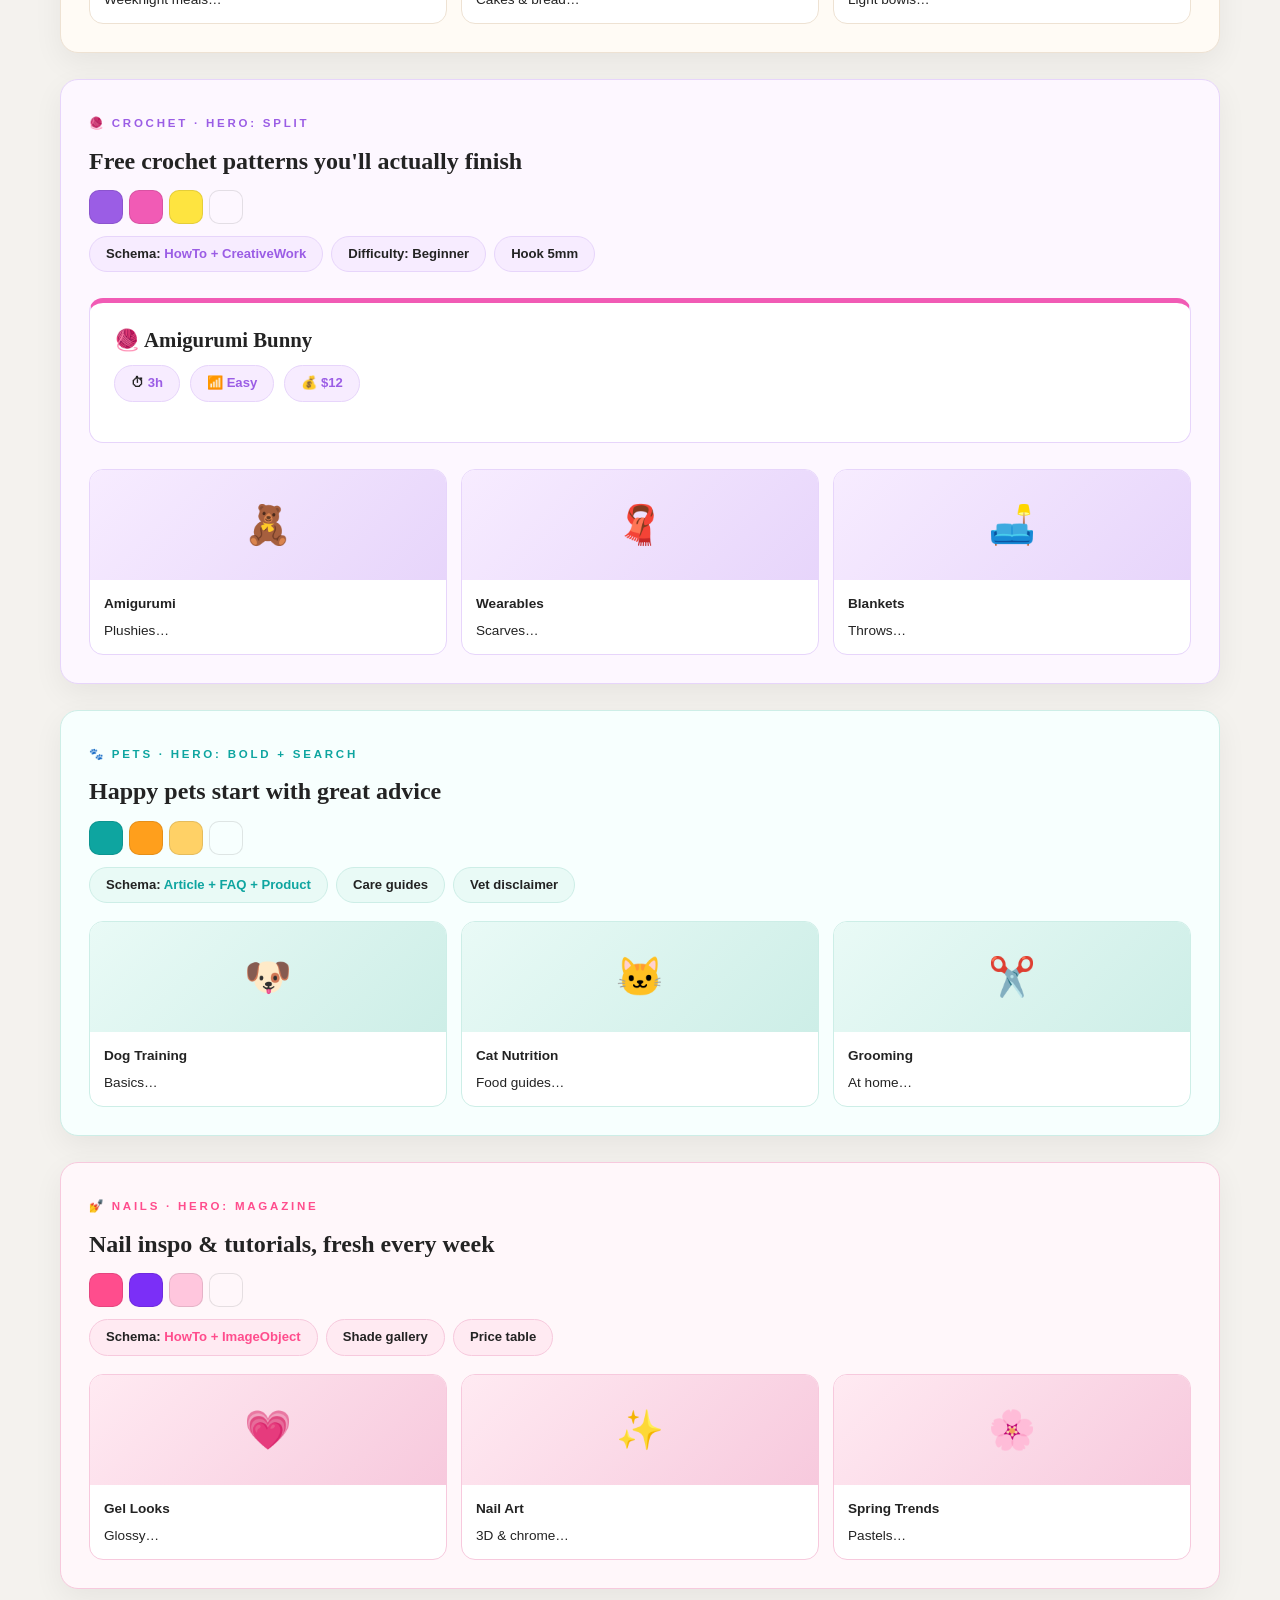
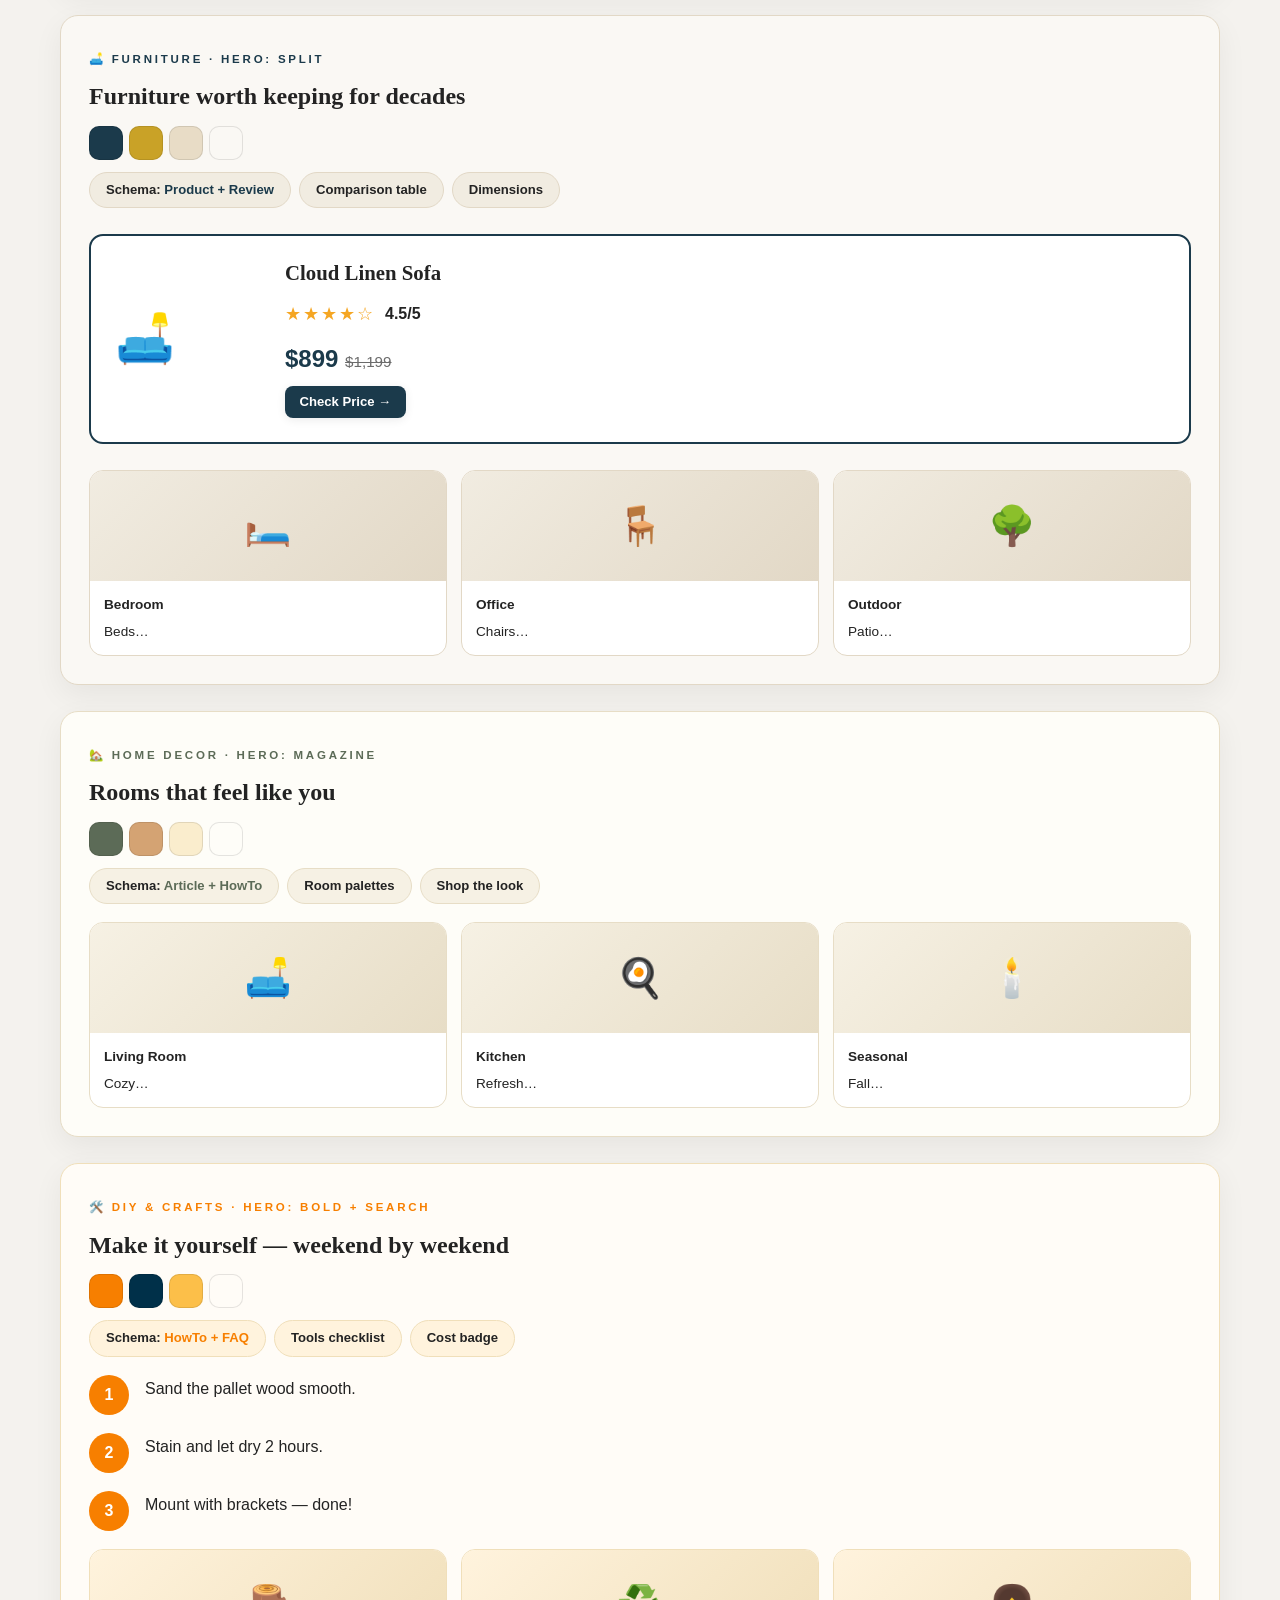
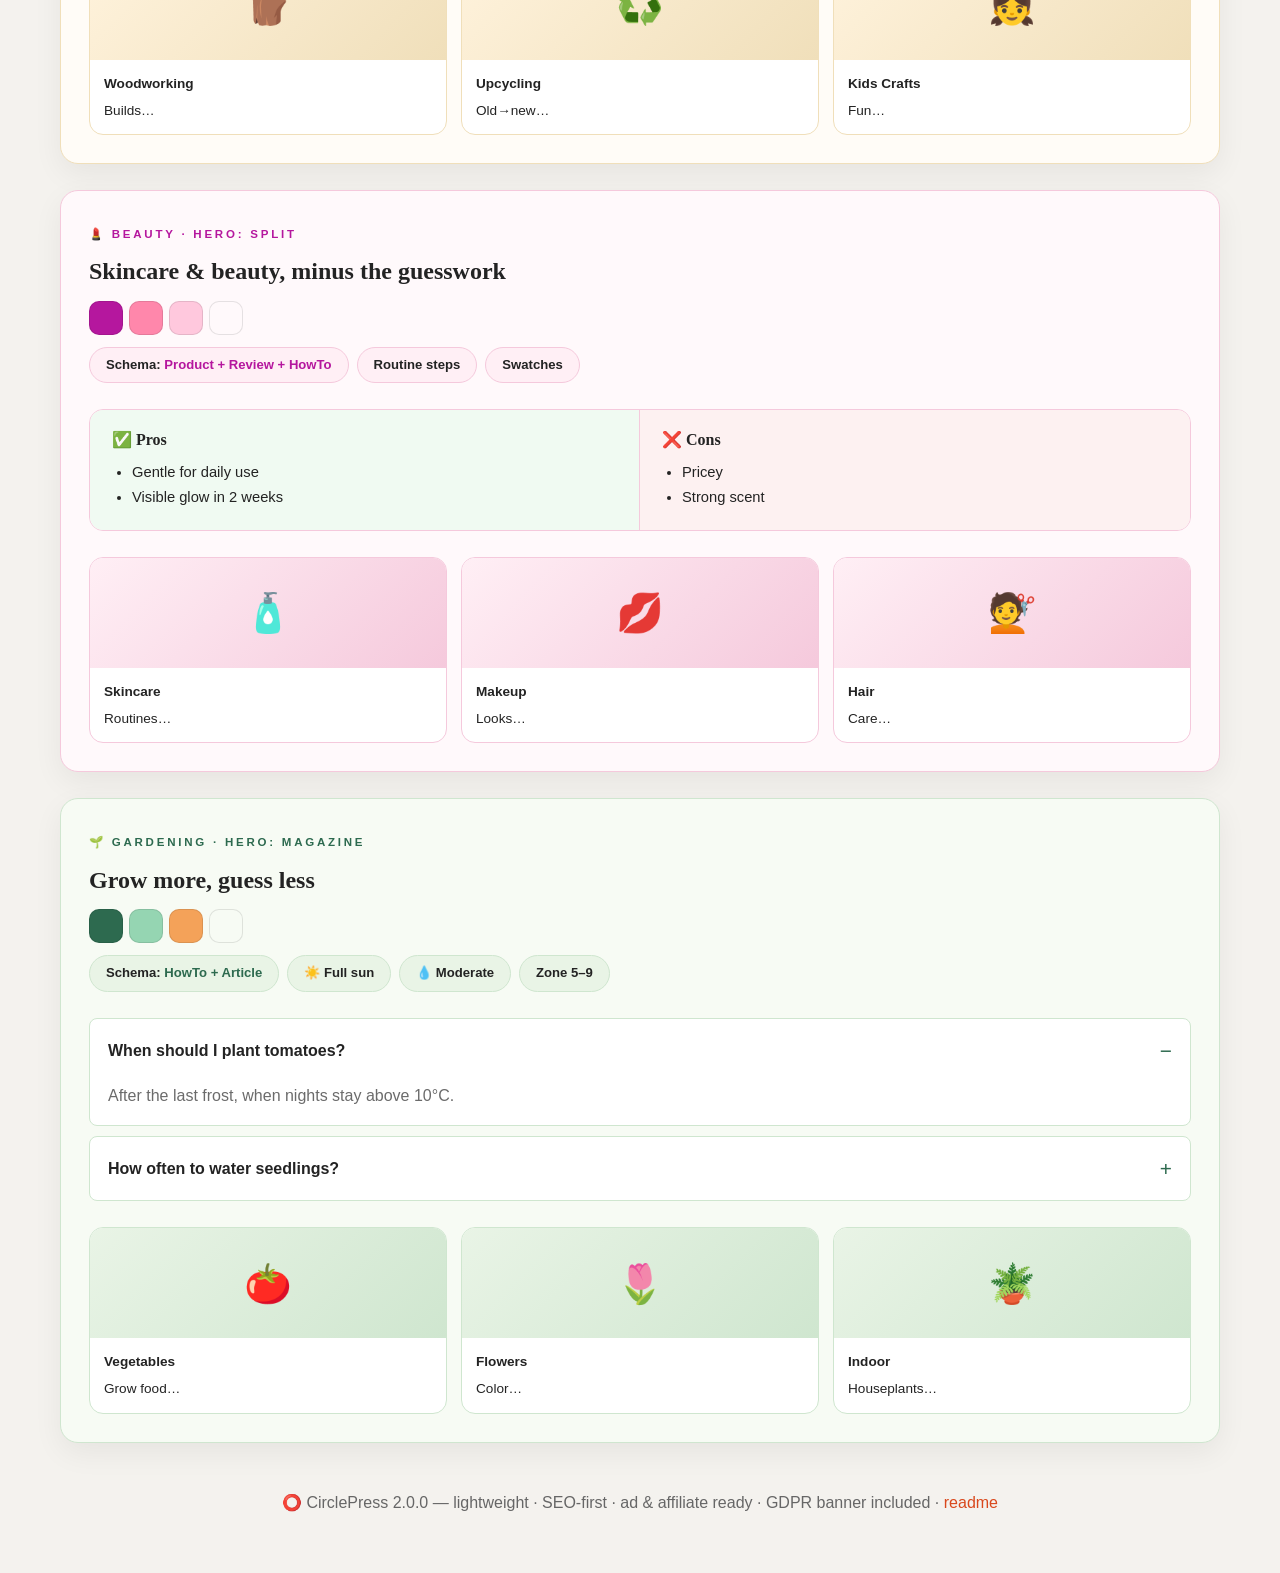
==== commit 94aaed14: "Pro redesign 2.0.0: SVG icons, drawer menu, fullscreen search, WPRM recipe card, mobile-first Co-aut" ====
--- a/demo/index.html
+++ b/demo/index.html
@@ -29,7 +29,7 @@
 .demo-card .ph{height:110px;display:flex;align-items:center;justify-content:center;font-size:2.4rem;background:linear-gradient(135deg,var(--cp-surface-2),var(--cp-border))}
 .demo-card .tx{padding:12px 14px;font-size:.85rem}
 .demo-card .tx b{display:block;margin-bottom:4px}
-@media(max-width:700px){.demo-cards{grid-template-columns:1fr}}
+@media(max-width:700px){.demo-cards{grid-template-columns:1fr}}.demo-cards--4{grid-template-columns:repeat(4,1fr)}@media(max-width:950px){.demo-cards--4{grid-template-columns:1fr 1fr}}@media(max-width:560px){.demo-cards--4{grid-template-columns:1fr}body{padding-bottom:190px}}
 </style>
 </head>
 <body>
@@ -43,7 +43,7 @@
   <div style="background:#fff;border:1px solid #e2e2e2;border-radius:18px;padding:24px;margin:0 0 26px">
     <h2 style="margin:0 0 4px">📐 4 Homepage Layouts <span style="font-size:.8rem;color:#888">(Customizer → Homepage → Layout · per-page override available)</span></h2>
     <p style="color:#666;margin:0 0 16px">Every layout works with all 9 niches. Pick globally or per page.</p>
-    <div class="demo-cards" style="grid-template-columns:repeat(4,1fr)">
+    <div class="demo-cards demo-cards--4">
       <div class="demo-card" style="border:1px solid #eee"><div style="padding:14px"><div style="height:52px;border-radius:8px;background:linear-gradient(135deg,#d9481c,#2a9d48);margin-bottom:8px"></div><div style="display:grid;grid-template-columns:1fr 1fr 1fr;gap:6px"><div style="height:34px;border-radius:6px;background:#f0ebe2"></div><div style="height:34px;border-radius:6px;background:#f0ebe2"></div><div style="height:34px;border-radius:6px;background:#f0ebe2"></div></div></div><div class="tx"><b>📰 Magazine</b>Hero + niche sections</div></div>
       <div class="demo-card" style="border:1px solid #eee"><div style="padding:14px"><div style="height:18px;width:60%;border-radius:6px;background:#ddd;margin:0 auto 8px"></div><div style="display:grid;grid-template-columns:1fr 1fr 1fr;gap:6px"><div style="height:30px;border-radius:6px;background:#f0ebe2"></div><div style="height:30px;border-radius:6px;background:#f0ebe2"></div><div style="height:30px;border-radius:6px;background:#f0ebe2"></div><div style="height:30px;border-radius:6px;background:#f0ebe2"></div><div style="height:30px;border-radius:6px;background:#f0ebe2"></div><div style="height:30px;border-radius:6px;background:#f0ebe2"></div></div></div><div class="tx"><b>🔲 Grid</b>Clean 9-post grid</div></div>
       <div class="demo-card" style="border:1px solid #eee"><div style="padding:14px"><div style="display:grid;gap:6px"><div style="height:26px;border-radius:6px;background:linear-gradient(90deg,#0ea5a0 30%,#f0ebe2 30%)"></div><div style="height:26px;border-radius:6px;background:linear-gradient(90deg,#0ea5a0 30%,#f0ebe2 30%)"></div><div style="height:26px;border-radius:6px;background:linear-gradient(90deg,#0ea5a0 30%,#f0ebe2 30%)"></div></div></div><div class="tx"><b>📋 List</b>Rows + sidebar</div></div>
@@ -139,7 +139,7 @@
     <div class="demo-cards"><div class="demo-card"><div class="ph">🍅</div><div class="tx"><b>Vegetables</b>Grow food…</div></div><div class="demo-card"><div class="ph">🌷</div><div class="tx"><b>Flowers</b>Color…</div></div><div class="demo-card"><div class="ph">🪴</div><div class="tx"><b>Indoor</b>Houseplants…</div></div></div>
   </section>
 
-  <p style="text-align:center;color:#666;padding:20px">⭕ CirclePress 1.3.0 — lightweight · SEO-first · ad &amp; affiliate ready · GDPR banner included · <a href="../circlepress/readme.txt">readme</a></p>
+  <p style="text-align:center;color:#666;padding:20px">⭕ CirclePress 2.0.0 — lightweight · SEO-first · ad &amp; affiliate ready · GDPR banner included · <a href="../circlepress/readme.txt">readme</a></p>
 </div>
 
 <!-- Static mock of the GDPR consent banner (functional in WordPress: Accept / Reject / Customize + strict ad blocking) -->
--- a/circlepress/style.css
+++ b/circlepress/style.css
@@ -4,7 +4,7 @@
 Author: CirclePress Team
 Author URI: https://circlepress.example.com/
 Description: CirclePress is a lightweight, SEO-first, multi-niche WordPress magazine theme. 9 built-in niche designs (Food & Recipes, Crochet, Pets, Nails, Furniture, Home Decor, DIY & Crafts, Beauty, Gardening) — each with its own style, homepage template, single-post features and Schema.org markup. Ad-ready (AdSense, Ezoic, Mediavine), affiliate-ready, Gutenberg-ready, translation-ready and built for small shared hosting.
-Version: 1.3.0
+Version: 2.0.0
 Requires at least: 6.0
 Tested up to: 6.7
 Requires PHP: 7.4
@@ -571,3 +571,155 @@
   .cp-dock{right:12px;bottom:150px}
 }
 @media print{.cp-actionbar,.cp-dock,.cp-rate,.cp-pin-btn,.cp-look__dot,.cp-recipe__tools,.cp-next-div,.cp-next-label{display:none!important}}
+
+/* ============================================================
+   CirclePress 2.0.0 — PRO design system (food-blog grade)
+   ============================================================ */
+.cp-ic{flex-shrink:0;vertical-align:middle}
+.cp-btn .cp-ic{vertical-align:-2px}
+/* ---- Buttons: refined rects ---- */
+.cp-btn{border-radius:10px;font-weight:600;box-shadow:0 2px 10px rgba(15,15,25,.08)}
+.cp-btn:hover{box-shadow:0 8px 20px rgba(15,15,25,.14)}
+.cp-btn--sm{border-radius:8px}
+/* ---- Kickers: editorial small caps ---- */
+.cp-kicker{display:inline-block;font-size:.72rem;font-weight:800;letter-spacing:.24em;text-transform:uppercase;color:var(--cp-primary);background:none;padding:0;margin-bottom:12px}
+.cp-kicker--light{color:#fff}
+.cp-hero--bold .cp-kicker{color:#fff}
+/* ---- Section heads ---- */
+.cp-section__head{border-bottom:1px solid var(--cp-border);padding-bottom:14px}
+.cp-section__head h2{font-size:1.65rem;letter-spacing:-.01em}
+.cp-section__head h2::before{display:none}
+.cp-section__kicker{display:block;font-size:.7rem;font-weight:800;letter-spacing:.24em;text-transform:uppercase;color:var(--cp-primary);margin-bottom:5px}
+.cp-more{font-size:.8rem;font-weight:800;text-transform:uppercase;letter-spacing:.1em;white-space:nowrap}
+.cp-more::after{content:"→";margin-inline-start:6px}
+/* ---- Topbar ---- */
+.cp-topbar{font-size:.7rem;letter-spacing:.08em;text-transform:uppercase}
+.cp-topbar__text{white-space:nowrap;overflow:hidden;text-overflow:ellipsis}
+.cp-topbar__social{display:flex;gap:13px;flex-shrink:0}
+.cp-topbar__social a{opacity:.75;display:inline-flex}
+.cp-topbar__social a:hover{opacity:1;color:#fff}
+/* ---- Logo & nav ---- */
+.cp-logo{font-size:1.72rem;letter-spacing:-.02em;gap:12px}
+.cp-logo__mark{width:46px;height:46px;border-radius:50%;font-family:var(--cp-font-heading);font-size:1.5rem;font-weight:700}
+.cp-logo__word{display:flex;flex-direction:column;line-height:1.04}
+.cp-logo__tag{margin-top:3px}
+.cp-nav a{font-size:.78rem;font-weight:700;letter-spacing:.1em;text-transform:uppercase;padding:10px 12px;border-radius:0;position:relative}
+.cp-nav a:hover{background:none;color:var(--cp-primary)}
+.cp-nav a::after{content:"";position:absolute;left:12px;right:12px;bottom:4px;height:2px;background:var(--cp-primary);transform:scaleX(0);transition:transform .2s ease;transform-origin:left}
+.cp-nav a:hover::after{transform:scaleX(1)}
+.cp-nav .sub-menu a{text-transform:none;letter-spacing:0;font-size:.92rem;font-weight:600}
+.cp-nav .sub-menu a::after{display:none}
+.cp-icon-btn{border:0;background:transparent}
+.cp-icon-btn:hover{background:var(--cp-surface-2);border:0}
+.cp-header.is-scrolled{box-shadow:0 4px 22px rgba(15,15,25,.09)}
+/* ---- Search overlay ---- */
+.cp-search-overlay{position:fixed;inset:0;z-index:610;background:rgba(17,17,22,.97);display:flex;align-items:center;justify-content:center;padding:24px;opacity:0;visibility:hidden;transition:all .25s ease}
+.cp-search-overlay.open{opacity:1;visibility:visible}
+.cp-search-overlay form{display:flex;gap:12px;width:100%;max-width:620px}
+.cp-search-overlay input[type=search]{flex:1;min-width:0;background:transparent;border:0;border-bottom:2px solid rgba(255,255,255,.35);border-radius:0;color:#fff;font-size:clamp(1.3rem,3vw,1.9rem);font-family:var(--cp-font-heading);padding:12px 4px}
+.cp-search-overlay input:focus{outline:none;border-color:#fff}
+.cp-search-overlay input::placeholder{color:rgba(255,255,255,.45)}
+.cp-search-overlay__close{position:absolute;top:24px;inset-inline-end:30px;background:none;border:0;color:#fff;cursor:pointer;opacity:.75;padding:8px}
+.cp-search-overlay__close:hover{opacity:1}
+/* ---- Mobile drawer ---- */
+.cp-drawer-overlay{position:fixed;inset:0;background:rgba(15,15,18,.55);z-index:590;opacity:0;visibility:hidden;transition:all .25s ease}
+.cp-drawer-overlay.show{opacity:1;visibility:visible}
+.cp-drawer{position:fixed;top:0;bottom:0;inset-inline-end:0;width:min(370px,90vw);background:var(--cp-surface);z-index:600;display:block!important;transform:translateX(105%);transition:transform .32s cubic-bezier(.32,.72,0,1);overflow-y:auto;padding:0;border:0;box-shadow:-12px 0 44px rgba(0,0,0,.18)}
+html[dir="rtl"] .cp-drawer{transform:translateX(-105%)}
+.cp-drawer.open{transform:translateX(0)!important}
+body.drawer-open,body.search-open{overflow:hidden}
+.cp-drawer__head{display:flex;justify-content:space-between;align-items:center;padding:16px 20px;border-bottom:1px solid var(--cp-border);position:sticky;top:0;background:var(--cp-surface);z-index:2}
+.cp-drawer__logo{font-family:var(--cp-font-heading);font-size:1.3rem;font-weight:700}
+.cp-drawer__search{display:flex;gap:8px;padding:16px 20px;border-bottom:1px solid var(--cp-border)}
+.cp-drawer__search input{flex:1;min-width:0;border:1px solid var(--cp-border);border-radius:10px;padding:11px 14px;font-size:.95rem;background:var(--cp-bg);color:var(--cp-text)}
+.cp-drawer__search button{border:0;background:var(--cp-primary);color:#fff;border-radius:10px;width:48px;cursor:pointer;display:inline-flex;align-items:center;justify-content:center}
+.cp-drawer ul{list-style:none;margin:0;padding:8px 0}
+.cp-drawer>ul>li>a{font-family:var(--cp-font-heading);font-size:1.22rem;padding:12px 22px;border:0}
+.cp-drawer a{color:var(--cp-text);text-decoration:none!important}
+.cp-drawer a:hover{color:var(--cp-primary)}
+.cp-drawer .menu-item-has-children>.sub-menu{border:0;padding:0 0 6px 24px;margin:0}
+html[dir="rtl"] .cp-drawer .menu-item-has-children>.sub-menu{padding:0 24px 6px 0}
+.cp-drawer .sub-menu a{font-family:var(--cp-font-body);font-size:.95rem}
+.cp-sub-toggle{top:10px;inset-inline-end:14px;border-radius:8px}
+.cp-sub-toggle svg{transition:transform .2s}
+.cp-mobile-nav .menu-item-has-children.open .cp-sub-toggle svg{transform:rotate(180deg)}
+.cp-drawer__social{display:flex;gap:10px;padding:18px 22px 28px;border-top:1px solid var(--cp-border);margin-top:10px}
+.cp-drawer__social a{width:42px;height:42px;border-radius:50%;border:1px solid var(--cp-border);display:inline-flex;align-items:center;justify-content:center;color:var(--cp-text)}
+.cp-drawer__social a:hover{background:var(--cp-primary);border-color:var(--cp-primary);color:#fff}
+/* ---- Cards pro ---- */
+.cp-card{position:relative;border-radius:16px;box-shadow:0 1px 3px rgba(20,20,30,.06)}
+.cp-card:hover{box-shadow:0 16px 36px rgba(20,20,30,.12)}
+.cp-card__media{aspect-ratio:4/3}
+.cp-card__cat{background:#fff;color:#1d1d1f;font-size:.66rem;letter-spacing:.12em;padding:6px 13px;box-shadow:0 2px 8px rgba(0,0,0,.14)}
+.cp-card__placeholder{display:flex;align-items:center;justify-content:center;height:100%;min-height:190px;background:linear-gradient(135deg,var(--cp-surface-2),var(--cp-border));color:var(--cp-muted)}
+.cp-card__save{position:absolute;top:12px;inset-inline-end:12px;background:#e60023;color:#fff!important;font-size:.72rem;font-weight:800;padding:6px 13px;border-radius:999px;display:inline-flex;gap:5px;align-items:center;opacity:0;transition:all .2s;text-decoration:none!important;box-shadow:0 4px 12px rgba(0,0,0,.25);z-index:2}
+.cp-card:hover .cp-card__save{opacity:1}
+@media(hover:none){.cp-card__save{opacity:1}}
+.cp-card__body h3{font-size:1.22rem;letter-spacing:-.01em}
+.cp-card__stars{display:flex;align-items:center;gap:6px;font-size:.8rem;font-weight:700}
+.cp-card__stars .cp-stars{font-size:.85rem}
+.cp-card__excerpt{display:-webkit-box;-webkit-line-clamp:2;-webkit-box-orient:vertical;overflow:hidden}
+.cp-card__meta{font-size:.74rem;gap:10px}
+.cp-card__meta .cp-ic{vertical-align:-2px;opacity:.65}
+/* ---- Hero refine ---- */
+.cp-hero__main{min-height:480px}
+.cp-hero__overlay h2{font-size:clamp(1.7rem,3.2vw,2.5rem);letter-spacing:-.015em}
+.cp-hero__mini{min-height:232px}
+.cp-hero__meta{font-size:.8rem;gap:14px}
+/* ---- Single refine ---- */
+.cp-single__title{letter-spacing:-.02em}
+.cp-single__meta .cp-ic{vertical-align:-2px;opacity:.6}
+.cp-author__label{display:block;font-size:.68rem;font-weight:800;letter-spacing:.22em;text-transform:uppercase;color:var(--cp-primary);margin-bottom:4px}
+/* ---- Recipe card pro ---- */
+.cp-recipe{padding:clamp(22px,3.5vw,40px)}
+.cp-recipe__head{display:grid;grid-template-columns:220px 1fr;gap:26px;align-items:start;margin-bottom:6px}
+.cp-recipe__img{width:100%;border-radius:12px;aspect-ratio:1;object-fit:cover}
+.cp-recipe__intro .cp-box__title{font-size:1.7rem;margin:2px 0 8px}
+.cp-recipe__desc{color:var(--cp-muted);font-size:.95rem}
+.cp-recipe__actions{display:flex;gap:8px;flex-wrap:wrap;margin-top:12px}
+.cp-recipe__meta{background:none;border-top:1px solid var(--cp-border);border-bottom:1px solid var(--cp-border);border-radius:0;padding:14px 0;margin:18px 0;text-align:left}
+.cp-recipe__meta>div{padding:8px 16px;border-inline-start:1px solid var(--cp-border)}
+.cp-recipe__meta>div:first-child{border-inline-start:0;padding-inline-start:0}
+.cp-recipe__meta span{font-size:.66rem;font-weight:800;letter-spacing:.13em;text-transform:uppercase;color:var(--cp-muted);display:flex;gap:5px;align-items:center;justify-content:center}
+.cp-recipe__meta b{font-size:1.08rem;font-family:var(--cp-font-heading)}
+.cp-recipe__cols{display:grid;grid-template-columns:2fr 3fr;gap:32px;margin-top:4px}
+.cp-recipe__cols h3{font-family:var(--cp-font-body);font-size:.88rem;font-weight:800;letter-spacing:.16em;text-transform:uppercase;border-bottom:2px solid var(--cp-text);padding-bottom:8px;margin-top:0}
+.cp-recipe__notes{background:var(--cp-surface-2);border-radius:12px;padding:16px 20px;margin-top:22px;font-size:.92rem}
+.cp-recipe__notes strong{display:block;font-size:.78rem;letter-spacing:.15em;text-transform:uppercase;margin-bottom:6px}
+.cp-recipe__notes p{margin:0}
+.cp-recipe__tried{text-align:center;font-style:italic;color:var(--cp-muted);font-size:.9rem;margin:20px 0 0}
+/* ---- Share refine ---- */
+.cp-share--mail{background:#5f6368}
+.cp-share a{transition:transform .15s ease}
+.cp-share a:hover{transform:translateY(-2px)}
+.cp-share .is-copied{background:var(--cp-secondary)!important}
+/* ---- Widgets / footer refine ---- */
+.cp-sidebar .widget-title{justify-content:center;text-align:center;font-size:.8rem;letter-spacing:.24em;text-transform:uppercase;border:0;font-family:var(--cp-font-body);font-weight:800}
+.cp-sidebar .widget-title::before{display:none}
+.cp-footer h3{font-size:.78rem;letter-spacing:.22em;text-transform:uppercase;font-family:var(--cp-font-body)}
+.cp-social a{width:40px;height:40px}
+/* ---- Forms ---- */
+input:focus,select:focus,textarea:focus{outline:2px solid var(--cp-primary);outline-offset:1px;border-color:var(--cp-primary)}
+/* ---- Dark additions ---- */
+html[data-theme="dark"] .cp-card__cat{background:#fff;color:#111}
+html[data-theme="dark"] .cp-search-overlay{background:rgba(10,10,14,.97)}
+/* ---- Pro responsive ---- */
+@media(max-width:900px){
+  .cp-nav{display:none}
+  .cp-hamburger{display:inline-flex}
+  .cp-header__cta{display:none}
+}
+@media(max-width:640px){
+  .cp-actionbar{flex-wrap:nowrap;overflow-x:auto;border-radius:16px;-webkit-overflow-scrolling:touch;scrollbar-width:thin}
+  .cp-actionbar>*{flex-shrink:0}
+  .cp-hero__main{min-height:360px}
+  .cp-recipe__head{grid-template-columns:1fr}
+  .cp-recipe__img{max-width:220px}
+  .cp-recipe__cols{grid-template-columns:1fr}
+  .cp-recipe__meta>div{flex:1 1 40%}
+  .cp-recipe__meta>div:nth-child(odd){border-inline-start:0;padding-inline-start:0}
+  .cp-section__head h2{font-size:1.4rem}
+  .cp-search-overlay form{flex-direction:column}
+  .cp-search-overlay .cp-btn{justify-content:center}
+  .cp-topbar__social{display:none}
+}
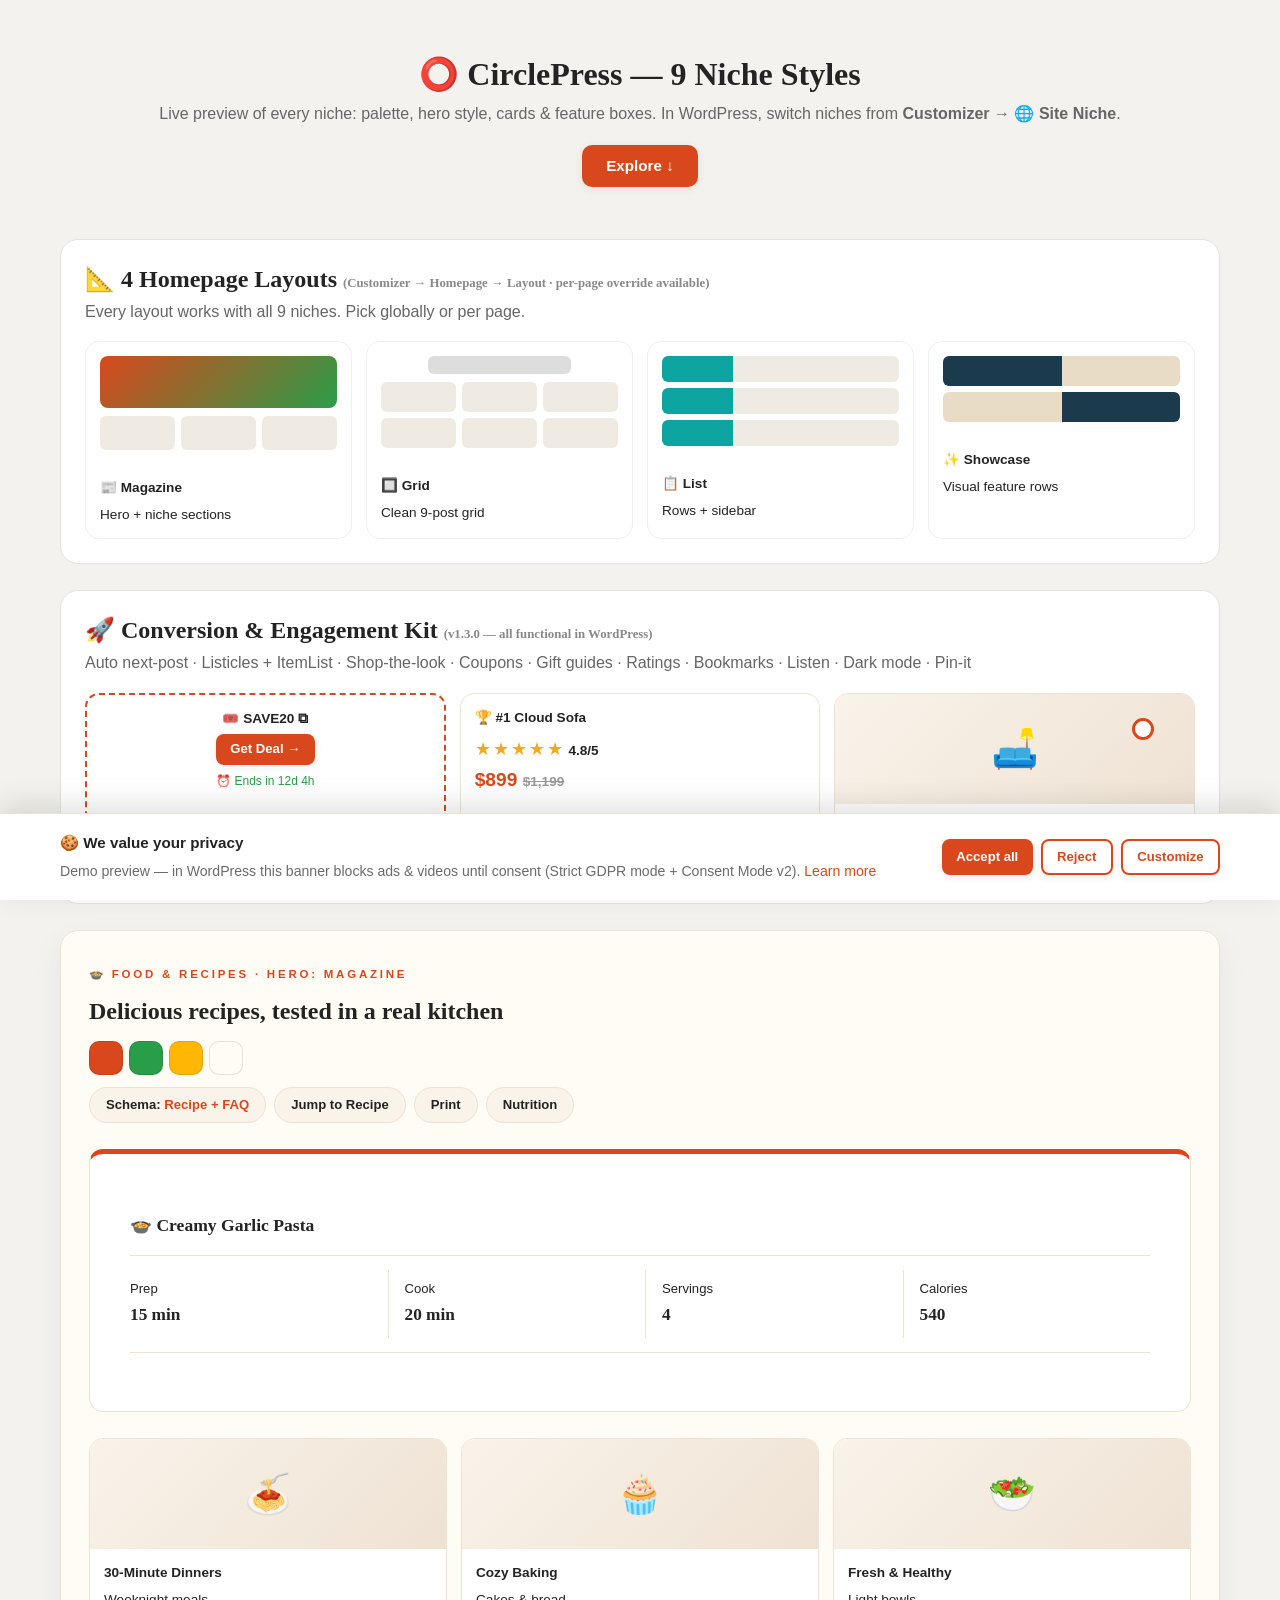
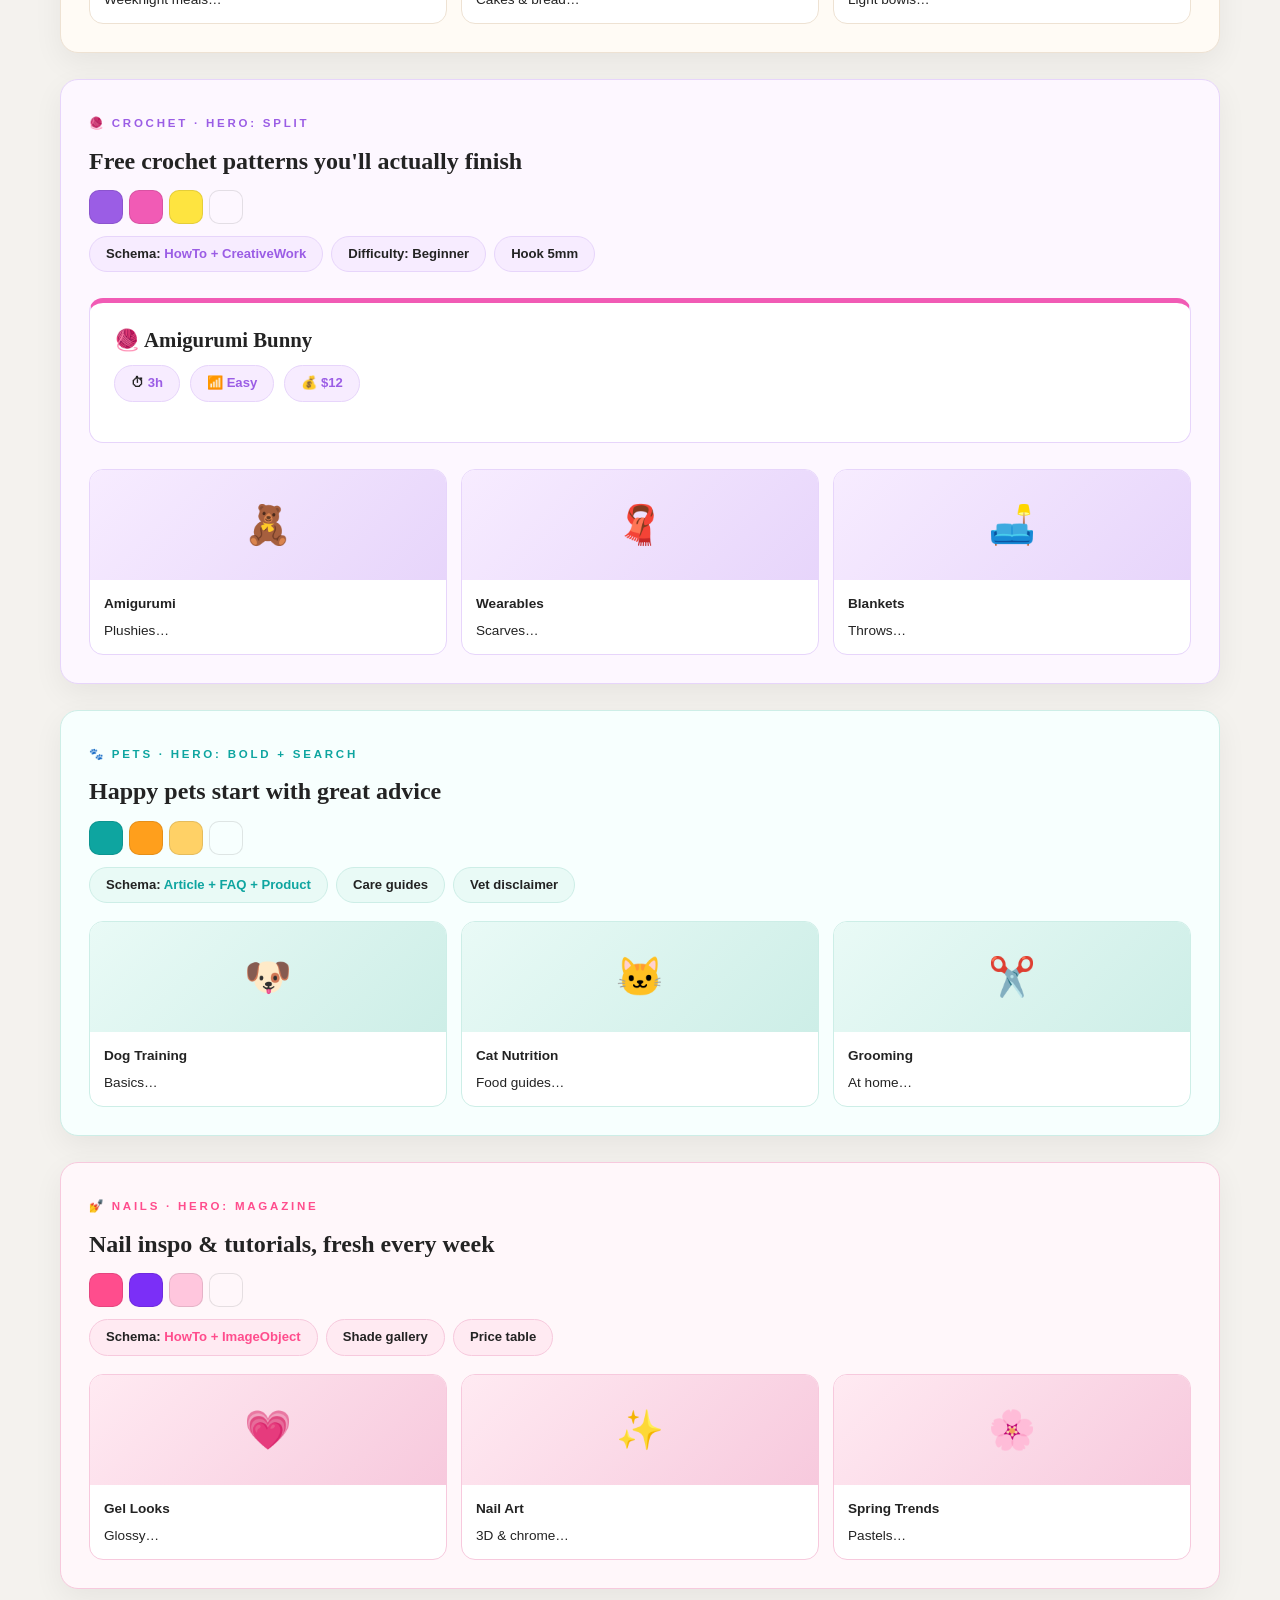
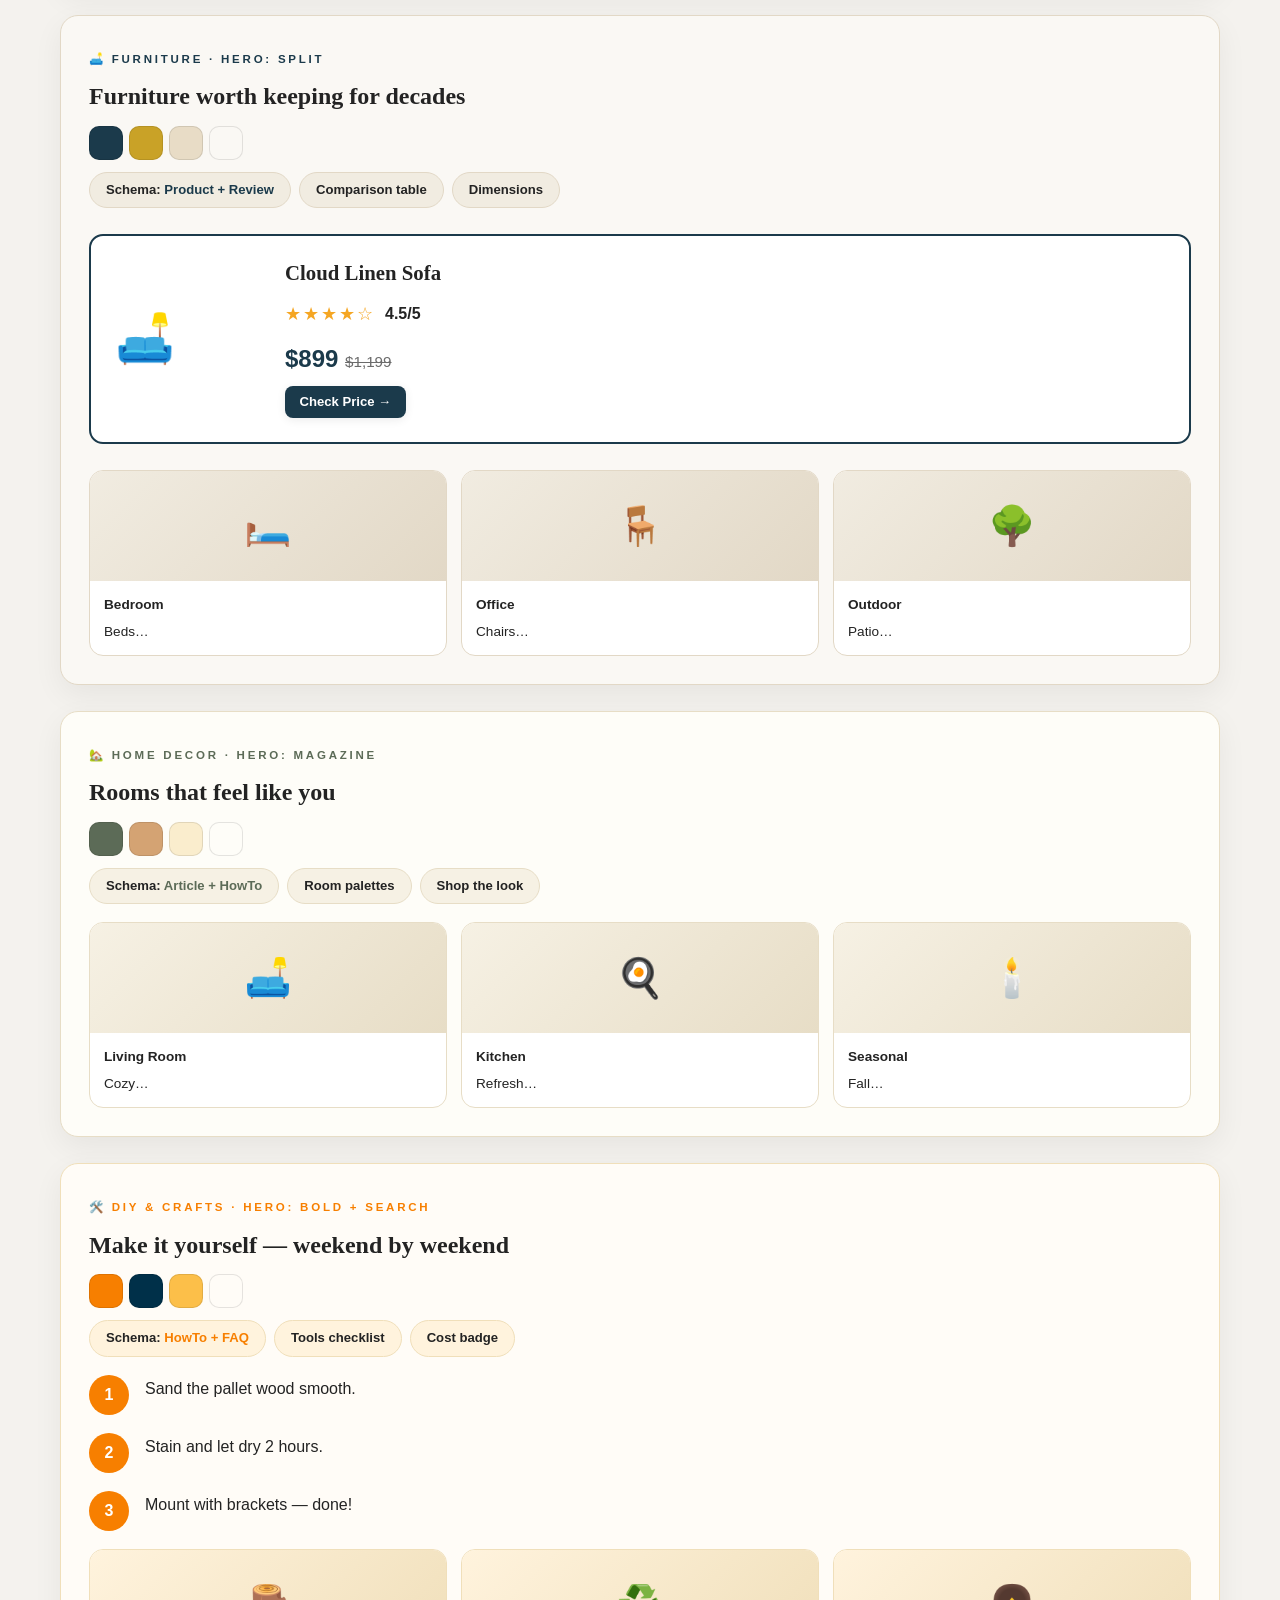
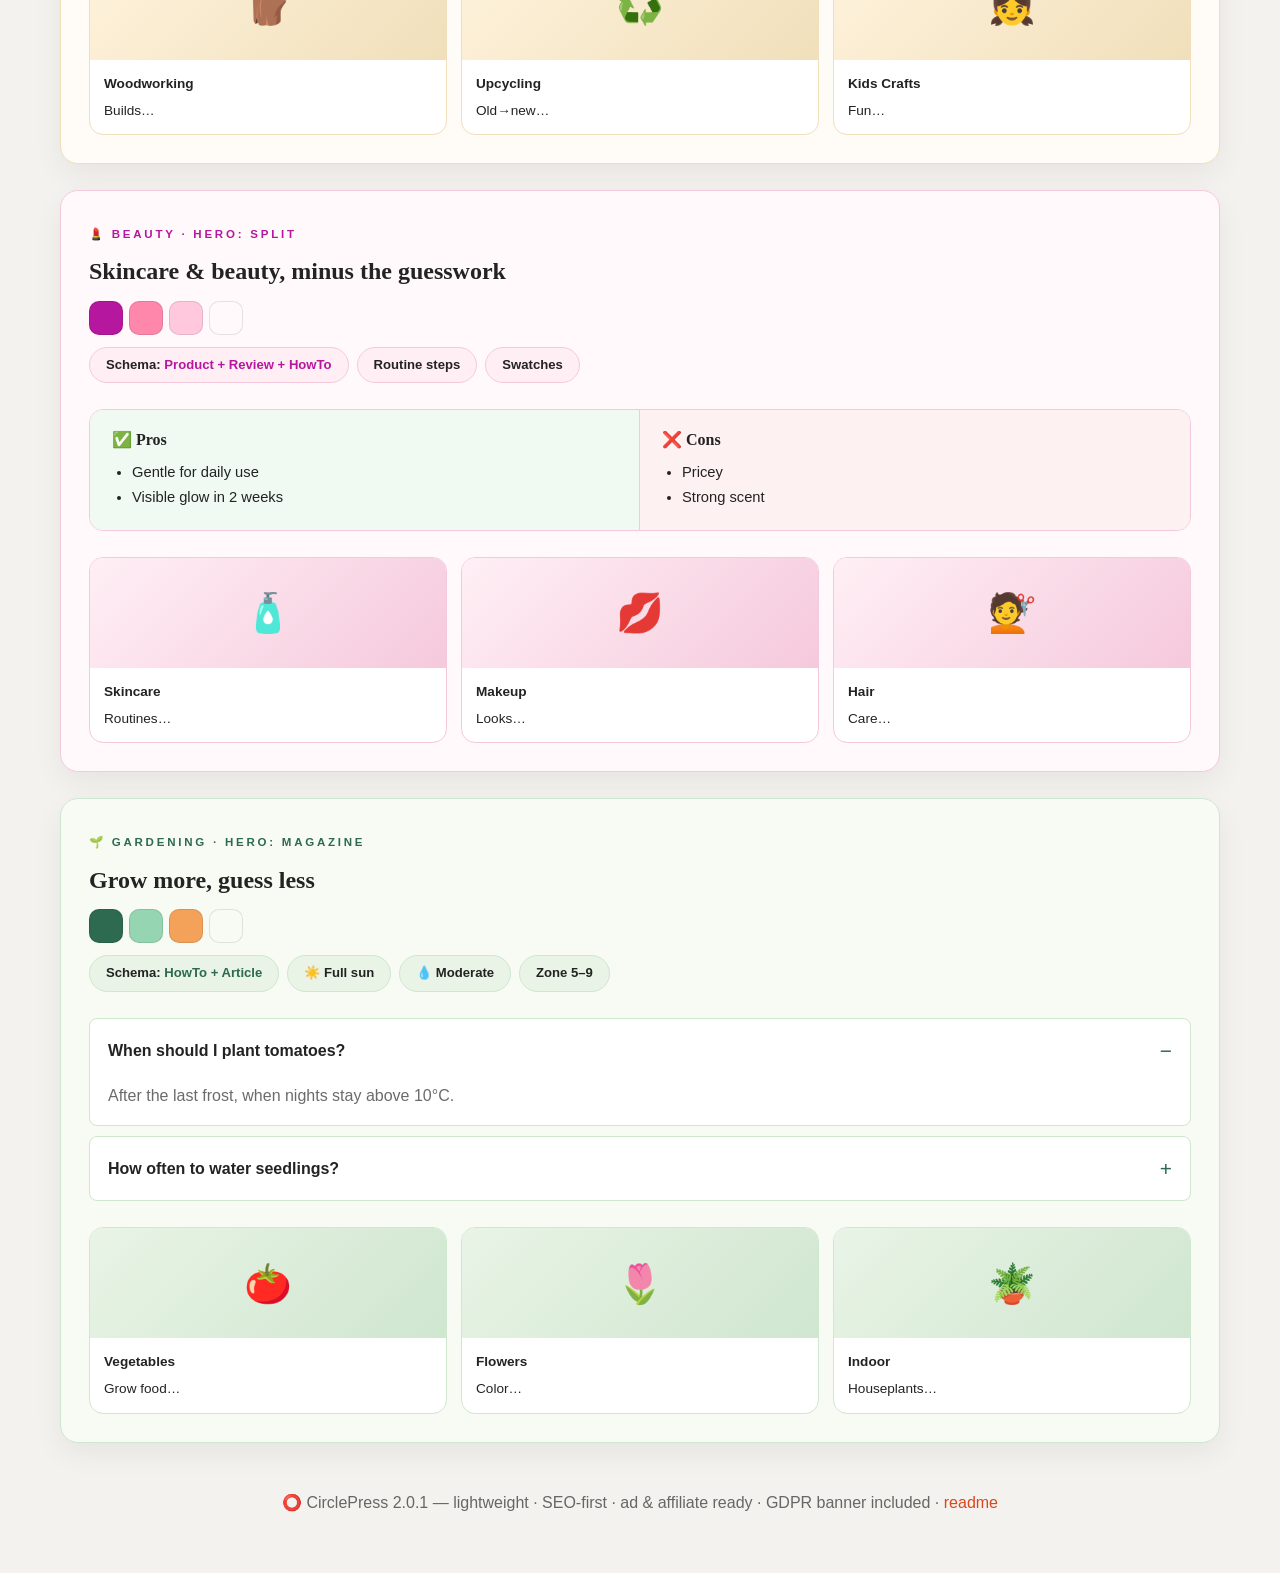
==== commit 5f33a4a1: "Hotfix 2.0.1: eliminate mobile horizontal overflow (minmax grids, wrapping meta, contained ads) Co-a" ====
--- a/demo/index.html
+++ b/demo/index.html
@@ -139,7 +139,7 @@
     <div class="demo-cards"><div class="demo-card"><div class="ph">🍅</div><div class="tx"><b>Vegetables</b>Grow food…</div></div><div class="demo-card"><div class="ph">🌷</div><div class="tx"><b>Flowers</b>Color…</div></div><div class="demo-card"><div class="ph">🪴</div><div class="tx"><b>Indoor</b>Houseplants…</div></div></div>
   </section>
 
-  <p style="text-align:center;color:#666;padding:20px">⭕ CirclePress 2.0.0 — lightweight · SEO-first · ad &amp; affiliate ready · GDPR banner included · <a href="../circlepress/readme.txt">readme</a></p>
+  <p style="text-align:center;color:#666;padding:20px">⭕ CirclePress 2.0.1 — lightweight · SEO-first · ad &amp; affiliate ready · GDPR banner included · <a href="../circlepress/readme.txt">readme</a></p>
 </div>
 
 <!-- Static mock of the GDPR consent banner (functional in WordPress: Accept / Reject / Customize + strict ad blocking) -->
--- a/circlepress/style.css
+++ b/circlepress/style.css
@@ -4,7 +4,7 @@
 Author: CirclePress Team
 Author URI: https://circlepress.example.com/
 Description: CirclePress is a lightweight, SEO-first, multi-niche WordPress magazine theme. 9 built-in niche designs (Food & Recipes, Crochet, Pets, Nails, Furniture, Home Decor, DIY & Crafts, Beauty, Gardening) — each with its own style, homepage template, single-post features and Schema.org markup. Ad-ready (AdSense, Ezoic, Mediavine), affiliate-ready, Gutenberg-ready, translation-ready and built for small shared hosting.
-Version: 2.0.0
+Version: 2.0.1
 Requires at least: 6.0
 Tested up to: 6.7
 Requires PHP: 7.4
@@ -723,3 +723,94 @@
   .cp-search-overlay .cp-btn{justify-content:center}
   .cp-topbar__social{display:none}
 }
+
+/* ============================================================
+   CirclePress 2.0.1 — mobile overflow hotfix (zero cut-offs)
+   ============================================================ */
+/* 1. Every grid track can shrink below content size. */
+.cp-layout{grid-template-columns:minmax(0,1fr) 320px}
+.cp-layout--no-sidebar{grid-template-columns:minmax(0,1fr)}
+.cp-layout--left{grid-template-columns:320px minmax(0,1fr)}
+.cp-grid--3{grid-template-columns:repeat(3,minmax(0,1fr))}
+.cp-grid--4{grid-template-columns:repeat(4,minmax(0,1fr))}
+.cp-grid--2{grid-template-columns:repeat(2,minmax(0,1fr))}
+.cp-hero--magazine{grid-template-columns:minmax(0,1.5fr) minmax(0,1fr)}
+.cp-hero--split{grid-template-columns:minmax(0,1fr) minmax(0,1fr)}
+.cp-show-row{grid-template-columns:minmax(0,1fr) minmax(0,1fr)}
+.cp-card--horizontal{grid-template-columns:280px minmax(0,1fr)}
+.cp-proscons{grid-template-columns:minmax(0,1fr) minmax(0,1fr)}
+.cp-related__grid{grid-template-columns:repeat(3,minmax(0,1fr))}
+.cp-footer__grid{grid-template-columns:repeat(4,minmax(0,1fr))}
+.cp-rank__item{grid-template-columns:64px 130px minmax(0,1fr)}
+.cp-product{grid-template-columns:150px minmax(0,1fr)}
+.cp-recipe__head{grid-template-columns:220px minmax(0,1fr)}
+.cp-recipe__cols{grid-template-columns:minmax(0,2fr) minmax(0,3fr)}
+.cp-az__group ul{grid-template-columns:minmax(0,1fr) minmax(0,1fr)}
+/* 2. Children shrink + long words break safely. */
+.cp-layout>*,.cp-grid>*,.cp-card,.cp-rank__body,.cp-show__text,.cp-recipe__intro,.cp-recipe__ings,.cp-recipe__steps{min-width:0}
+.cp-entry,.cp-card__body h3,.cp-single__title,.cp-hero__overlay h2,.cp-hero__overlay h3,.cp-toc,.cp-faq,.cp-comments,.cp-sources,.cp-az__group li,.cp-coupon__code,.cp-rank__desc,.cp-show__text h2{overflow-wrap:anywhere}
+.cp-entry pre{overflow-x:auto;max-width:100%;-webkit-overflow-scrolling:touch}
+.cp-entry code{overflow-wrap:anywhere}
+/* 3. Form controls never force width. */
+input,select,textarea{max-width:100%}
+.cp-hero--bold form,.cp-404 form{flex-wrap:wrap}
+.cp-hero--bold form input[type=search]{flex:1 1 220px;min-width:0}
+.cp-404 form input[type=search]{flex:1 1 200px;min-width:0}
+.cp-search-overlay input[type=search]{width:100%}
+/* 4. Header / topbar shrink. */
+.cp-logo,.cp-logo__word,.cp-logo>*{min-width:0}
+.cp-logo__word{overflow:hidden;white-space:nowrap;text-overflow:ellipsis}
+.cp-header__actions{flex-shrink:0}
+.cp-topbar__text{min-width:0}
+/* 5. Section heads wrap. */
+.cp-section__head{flex-wrap:wrap;row-gap:6px}
+.cp-section__head h2{min-width:0}
+.cp-actionbar{max-width:100%}
+/* 6. Recipe meta strip MUST wrap (top cut-off culprit). */
+.cp-recipe__meta{flex-wrap:wrap}
+.cp-recipe__meta>div{flex:1 1 120px;min-width:0}
+/* 7. Gutenberg wide/full safety on phones. */
+@media(max-width:820px){
+  .alignwide{max-width:100%}
+  .alignfull{max-width:100vw;margin-inline:0}
+}
+/* 8. Repeat responsive grids with shrinkable tracks. */
+@media(max-width:1024px){
+  .cp-layout{grid-template-columns:minmax(0,1fr)}
+  .cp-sidebar{grid-template-columns:minmax(0,1fr) minmax(0,1fr)}
+  .cp-grid--4{grid-template-columns:repeat(2,minmax(0,1fr))}
+  .cp-hero--magazine{grid-template-columns:minmax(0,1fr)}
+  .cp-hero__side{grid-template-columns:minmax(0,1fr) minmax(0,1fr)}
+  .cp-footer__grid{grid-template-columns:minmax(0,1fr) minmax(0,1fr)}
+}
+@media(max-width:820px){
+  .cp-grid--3{grid-template-columns:minmax(0,1fr) minmax(0,1fr)}
+  .cp-card--horizontal{grid-template-columns:minmax(0,1fr)}
+  .cp-hero--split{grid-template-columns:minmax(0,1fr)}
+  .cp-proscons{grid-template-columns:minmax(0,1fr)}
+  .cp-related__grid{grid-template-columns:minmax(0,1fr) minmax(0,1fr)}
+}
+@media(max-width:640px){
+  .cp-show-row,.cp-recipe__cols,.cp-recipe__head{grid-template-columns:minmax(0,1fr)}
+  .cp-recipe__meta>div{flex:1 1 40%}
+  .cp-rank__item{grid-template-columns:52px minmax(0,1fr)}
+}
+@media(max-width:560px){
+  .cp-grid--3,.cp-grid--2,.cp-grid--4{grid-template-columns:minmax(0,1fr)}
+  .cp-sidebar,.cp-footer__grid,.cp-related__grid{grid-template-columns:minmax(0,1fr)}
+  .cp-product,.cp-hero__side,.cp-az__group ul{grid-template-columns:minmax(0,1fr)}
+  .cp-hero--split{grid-template-columns:minmax(0,1fr)}
+}
+/* 9. Fixed-size ads / embeds can never stretch the page. */
+.cp-ad{max-width:100%;overflow:hidden}
+.cp-ad__code{max-width:100%}
+.cp-ad iframe,.cp-ad img,.cp-ad ins{max-width:100%}
+.cp-entry .twitter-tweet,.cp-entry .tiktok-embed,.cp-entry .instagram-media{max-width:100%!important;min-width:0!important;margin-inline:auto}
+/* 10. Tooltips, consent, comments, misc. */
+.cp-look__tip{max-width:min(230px,72vw)}
+.cp-consent__text{min-width:min(240px,100%)}
+.cp-author img{flex-shrink:0}
+.cp-comments .comment-content{overflow-wrap:anywhere}
+/* 11. Skip link uses clipping (never off-canvas offsets). */
+.skip-link{left:0;width:1px;height:1px;overflow:hidden;clip:rect(0 0 0 0);white-space:nowrap;padding:0;border:0}
+.skip-link:focus{width:auto;height:auto;clip:auto;overflow:visible;padding:10px 16px}
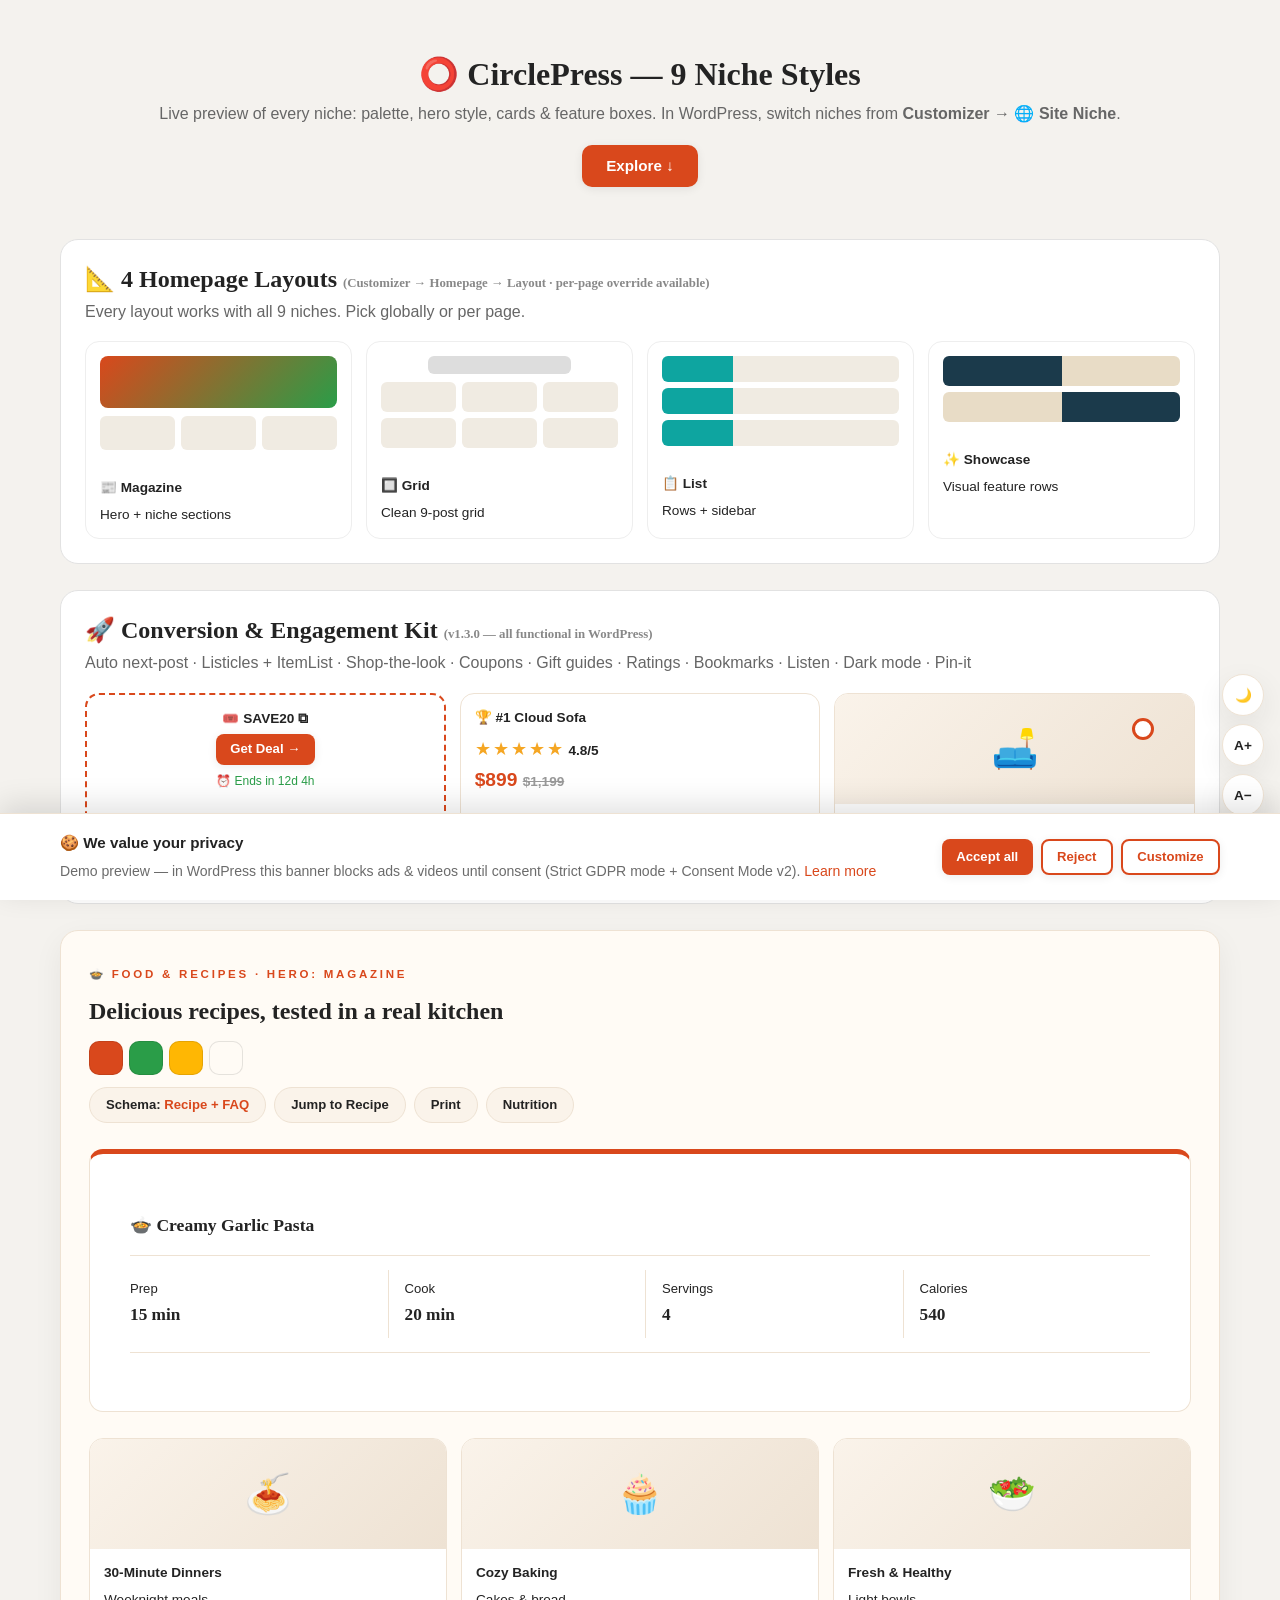
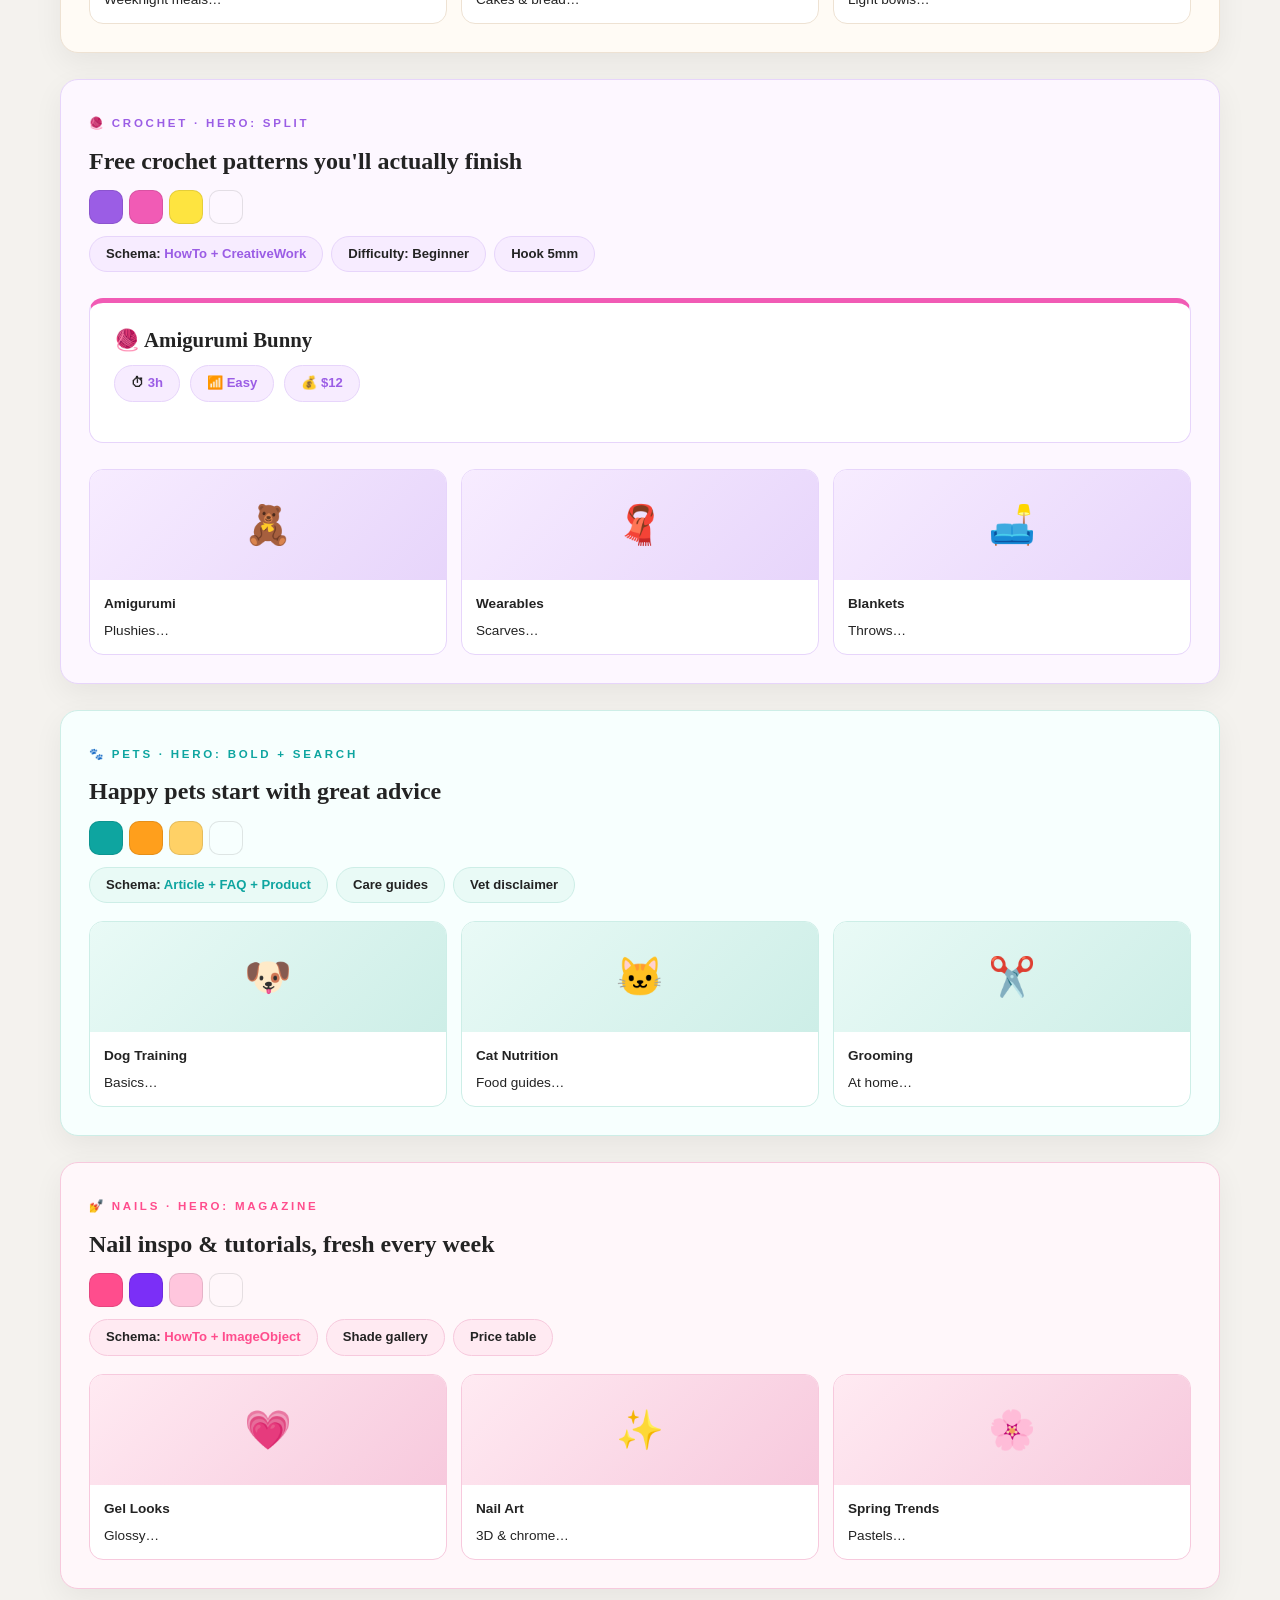
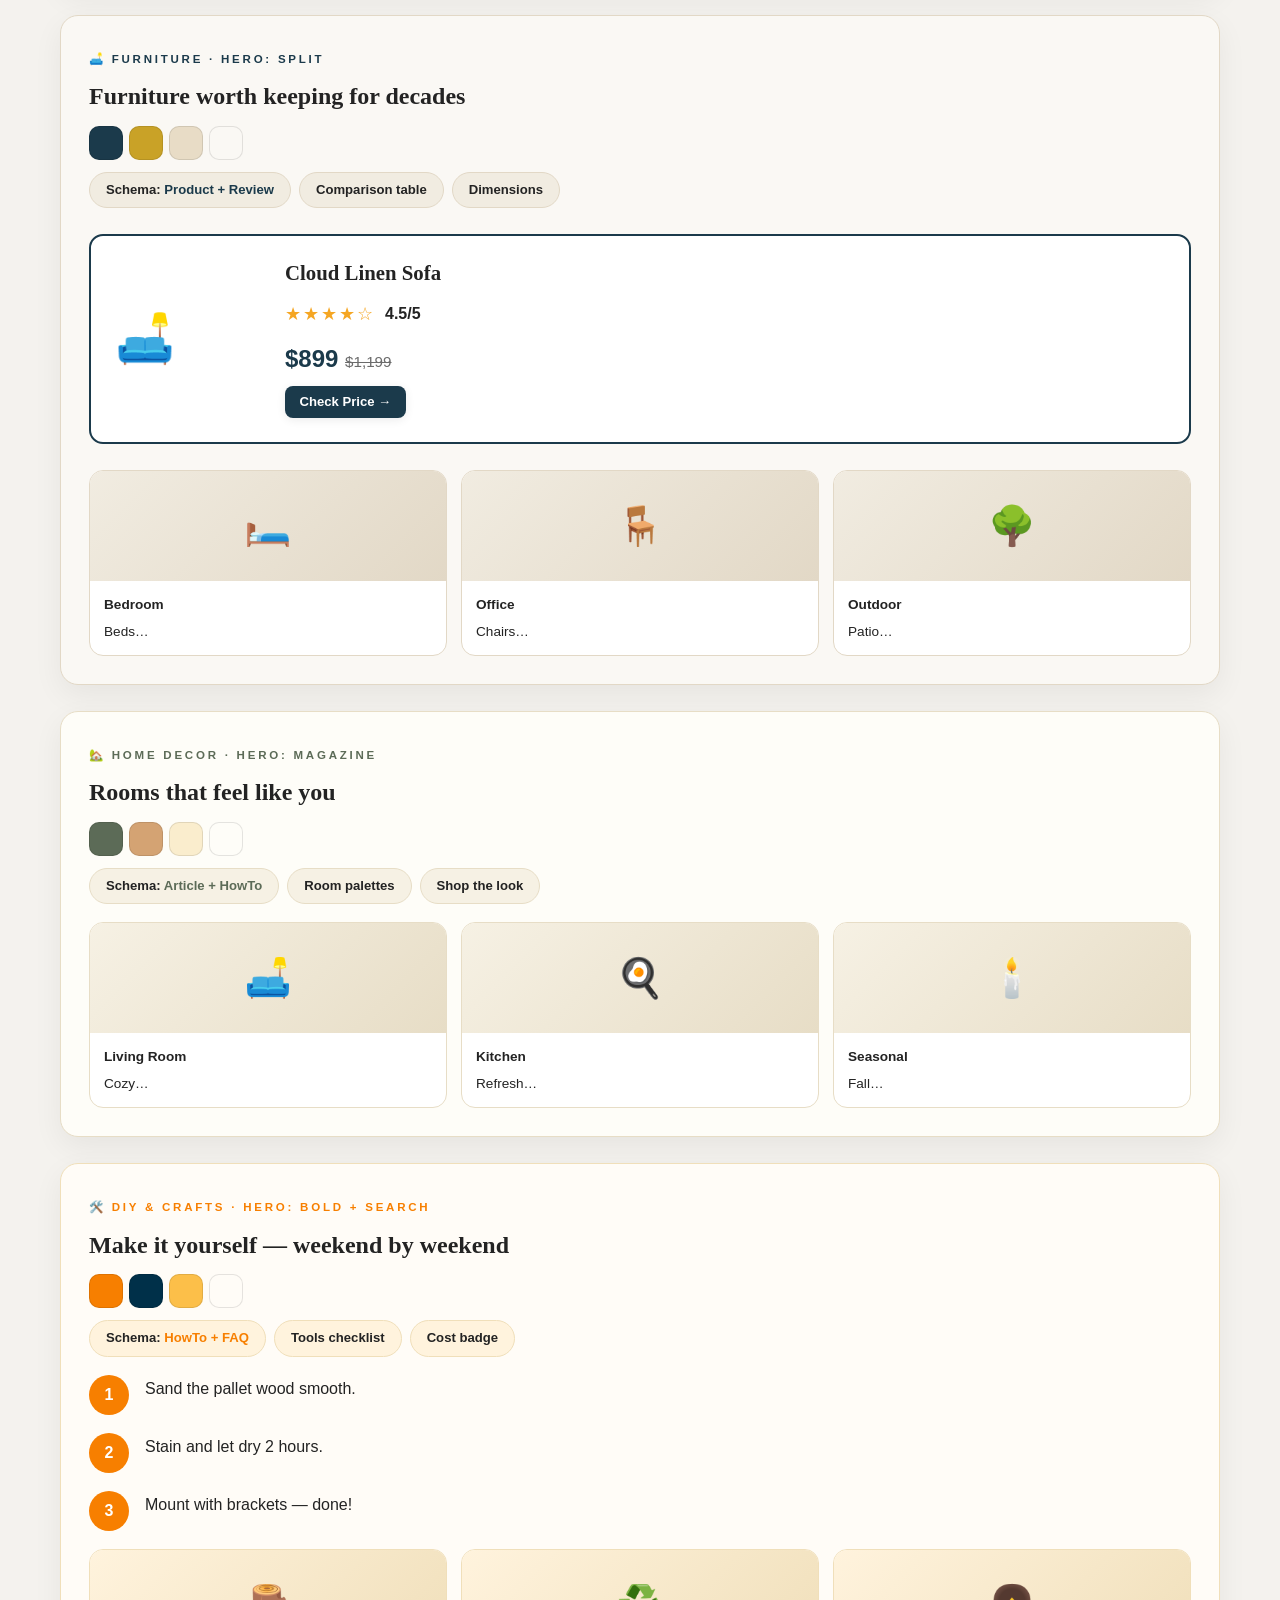
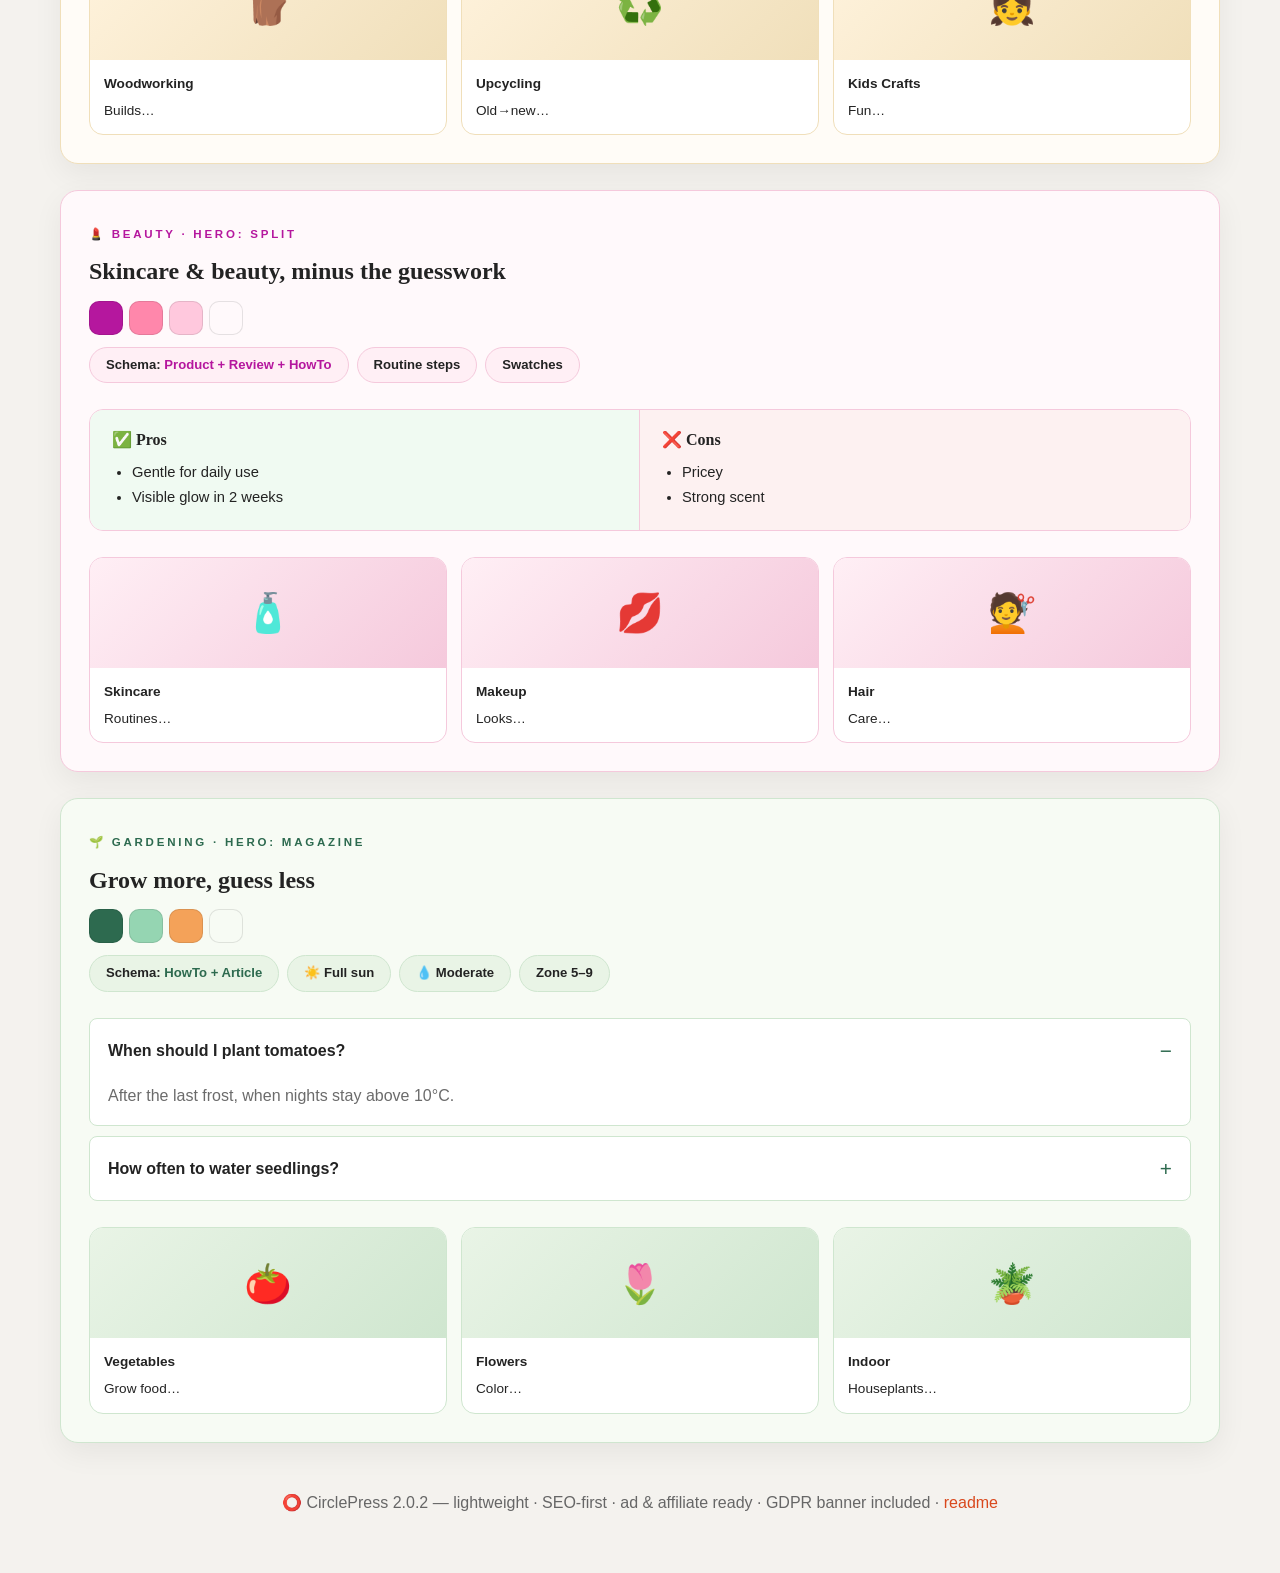
==== commit a9dcfc69: "Fix 2.0.2: footer bindings (dock/consent/sentinel before scripts + DOM-ready JS) + zoom font scaler " ====
--- a/demo/index.html
+++ b/demo/index.html
@@ -139,15 +139,52 @@
     <div class="demo-cards"><div class="demo-card"><div class="ph">🍅</div><div class="tx"><b>Vegetables</b>Grow food…</div></div><div class="demo-card"><div class="ph">🌷</div><div class="tx"><b>Flowers</b>Color…</div></div><div class="demo-card"><div class="ph">🪴</div><div class="tx"><b>Indoor</b>Houseplants…</div></div></div>
   </section>
 
-  <p style="text-align:center;color:#666;padding:20px">⭕ CirclePress 2.0.1 — lightweight · SEO-first · ad &amp; affiliate ready · GDPR banner included · <a href="../circlepress/readme.txt">readme</a></p>
+  <p style="text-align:center;color:#666;padding:20px">⭕ CirclePress 2.0.2 — lightweight · SEO-first · ad &amp; affiliate ready · GDPR banner included · <a href="../circlepress/readme.txt">readme</a></p>
 </div>
 
-<!-- Static mock of the GDPR consent banner (functional in WordPress: Accept / Reject / Customize + strict ad blocking) -->
-<div class="cp-consent cp-consent--bar" role="dialog" aria-label="Cookie consent demo">
+<!-- Interactive demo: consent banner + display dock (same behavior as the WordPress theme) -->
+<div class="cp-consent cp-consent--bar" id="demo-consent" role="dialog" aria-label="Cookie consent demo">
   <div class="cp-consent__inner">
     <div class="cp-consent__text"><strong>🍪 We value your privacy</strong><p>Demo preview — in WordPress this banner blocks ads &amp; videos until consent (Strict GDPR mode + Consent Mode v2). <a href="#">Learn more</a></p></div>
-    <div class="cp-consent__btns"><span class="cp-btn cp-btn--sm">Accept all</span><span class="cp-btn cp-btn--sm cp-btn--outline">Reject</span><span class="cp-btn cp-btn--sm cp-btn--outline">Customize</span></div>
+    <div class="cp-consent__btns"><button type="button" class="cp-btn cp-btn--sm" data-demo="accept">Accept all</button><button type="button" class="cp-btn cp-btn--sm cp-btn--outline" data-demo="reject">Reject</button><button type="button" class="cp-btn cp-btn--sm cp-btn--outline" data-demo="custom">Customize</button></div>
+    <div class="cp-consent__prefs" hidden>
+      <label class="cp-switch"><input type="checkbox" checked disabled> Necessary (always on)</label>
+      <label class="cp-switch"><input type="checkbox" data-demo-pref="analytics"> Analytics</label>
+      <label class="cp-switch"><input type="checkbox" data-demo-pref="marketing"> Marketing / Ads</label>
+      <button type="button" class="cp-btn cp-btn--sm" data-demo="save">Save choices</button>
+    </div>
   </div>
 </div>
+<button type="button" id="demo-consent-fab" class="cp-consent-fab" aria-label="Cookie settings" hidden>🍪</button>
+<div class="cp-dock" role="toolbar" aria-label="Display options demo">
+  <button type="button" data-demo-dock="theme" aria-label="Toggle dark mode" title="Dark mode">🌙</button>
+  <button type="button" data-demo-dock="inc" aria-label="Increase font size">A+</button>
+  <button type="button" data-demo-dock="dec" aria-label="Decrease font size">A−</button>
+</div>
+<script>
+(function(){
+  'use strict';
+  var consent=document.getElementById('demo-consent'),fab=document.getElementById('demo-consent-fab');
+  function hideConsent(){consent.hidden=true;fab.hidden=false;}
+  document.querySelectorAll('[data-demo]').forEach(function(b){
+    b.addEventListener('click',function(){
+      var a=b.getAttribute('data-demo');
+      if(a==='custom'){var p=consent.querySelector('.cp-consent__prefs');p.hidden=!p.hidden;}
+      else{hideConsent();}
+    });
+  });
+  fab.addEventListener('click',function(){consent.hidden=false;fab.hidden=true;});
+  var themeBtn=document.querySelector('[data-demo-dock="theme"]');
+  themeBtn.addEventListener('click',function(){
+    var dark=document.documentElement.getAttribute('data-theme')==='dark';
+    if(dark){document.documentElement.removeAttribute('data-theme');themeBtn.textContent='🌙';}
+    else{document.documentElement.setAttribute('data-theme','dark');themeBtn.textContent='☀️';}
+  });
+  var f=1;
+  function setF(v){f=Math.min(1.25,Math.max(0.85,Math.round(v*100)/100));document.documentElement.style.zoom=(f===1?'':String(f));}
+  document.querySelector('[data-demo-dock="inc"]').addEventListener('click',function(){setF(f+0.05);});
+  document.querySelector('[data-demo-dock="dec"]').addEventListener('click',function(){setF(f-0.05);});
+})();
+</script>
 </body>
 </html>
--- a/circlepress/style.css
+++ b/circlepress/style.css
@@ -4,7 +4,7 @@
 Author: CirclePress Team
 Author URI: https://circlepress.example.com/
 Description: CirclePress is a lightweight, SEO-first, multi-niche WordPress magazine theme. 9 built-in niche designs (Food & Recipes, Crochet, Pets, Nails, Furniture, Home Decor, DIY & Crafts, Beauty, Gardening) — each with its own style, homepage template, single-post features and Schema.org markup. Ad-ready (AdSense, Ezoic, Mediavine), affiliate-ready, Gutenberg-ready, translation-ready and built for small shared hosting.
-Version: 2.0.1
+Version: 2.0.2
 Requires at least: 6.0
 Tested up to: 6.7
 Requires PHP: 7.4
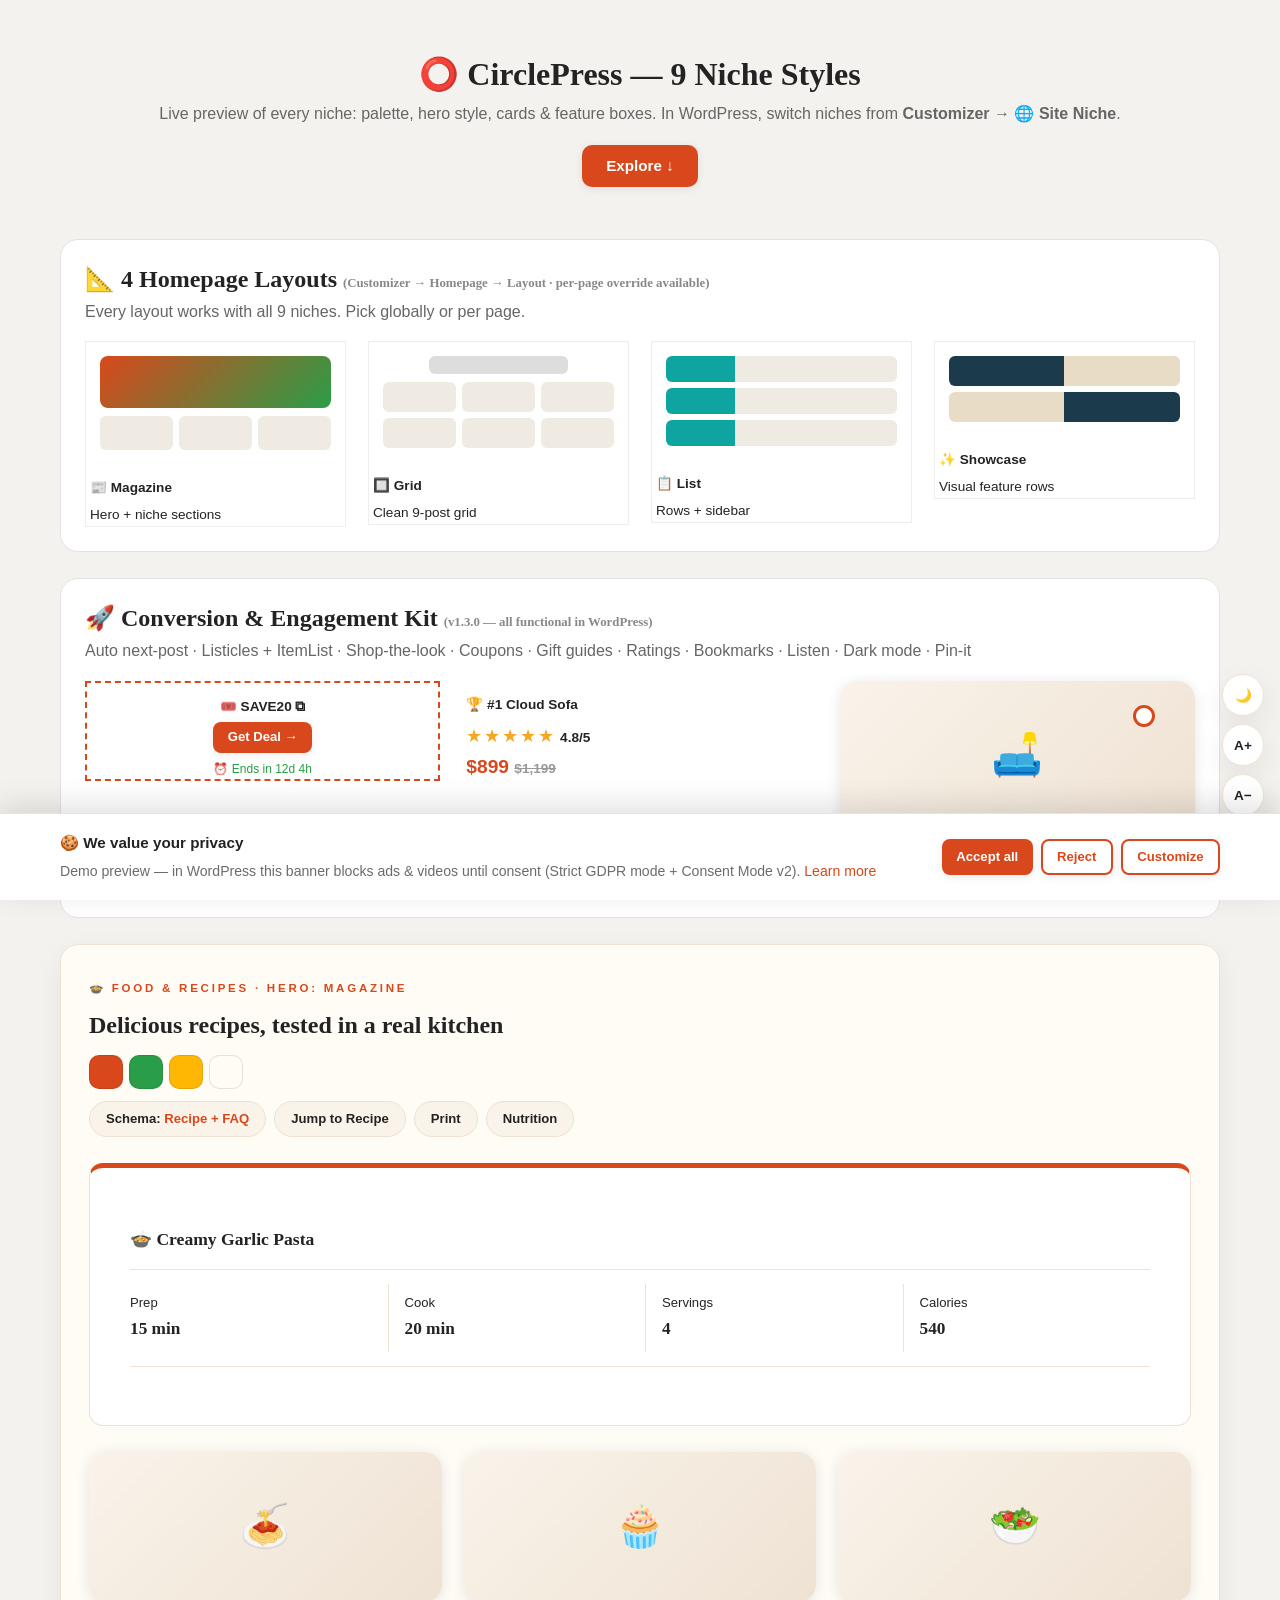
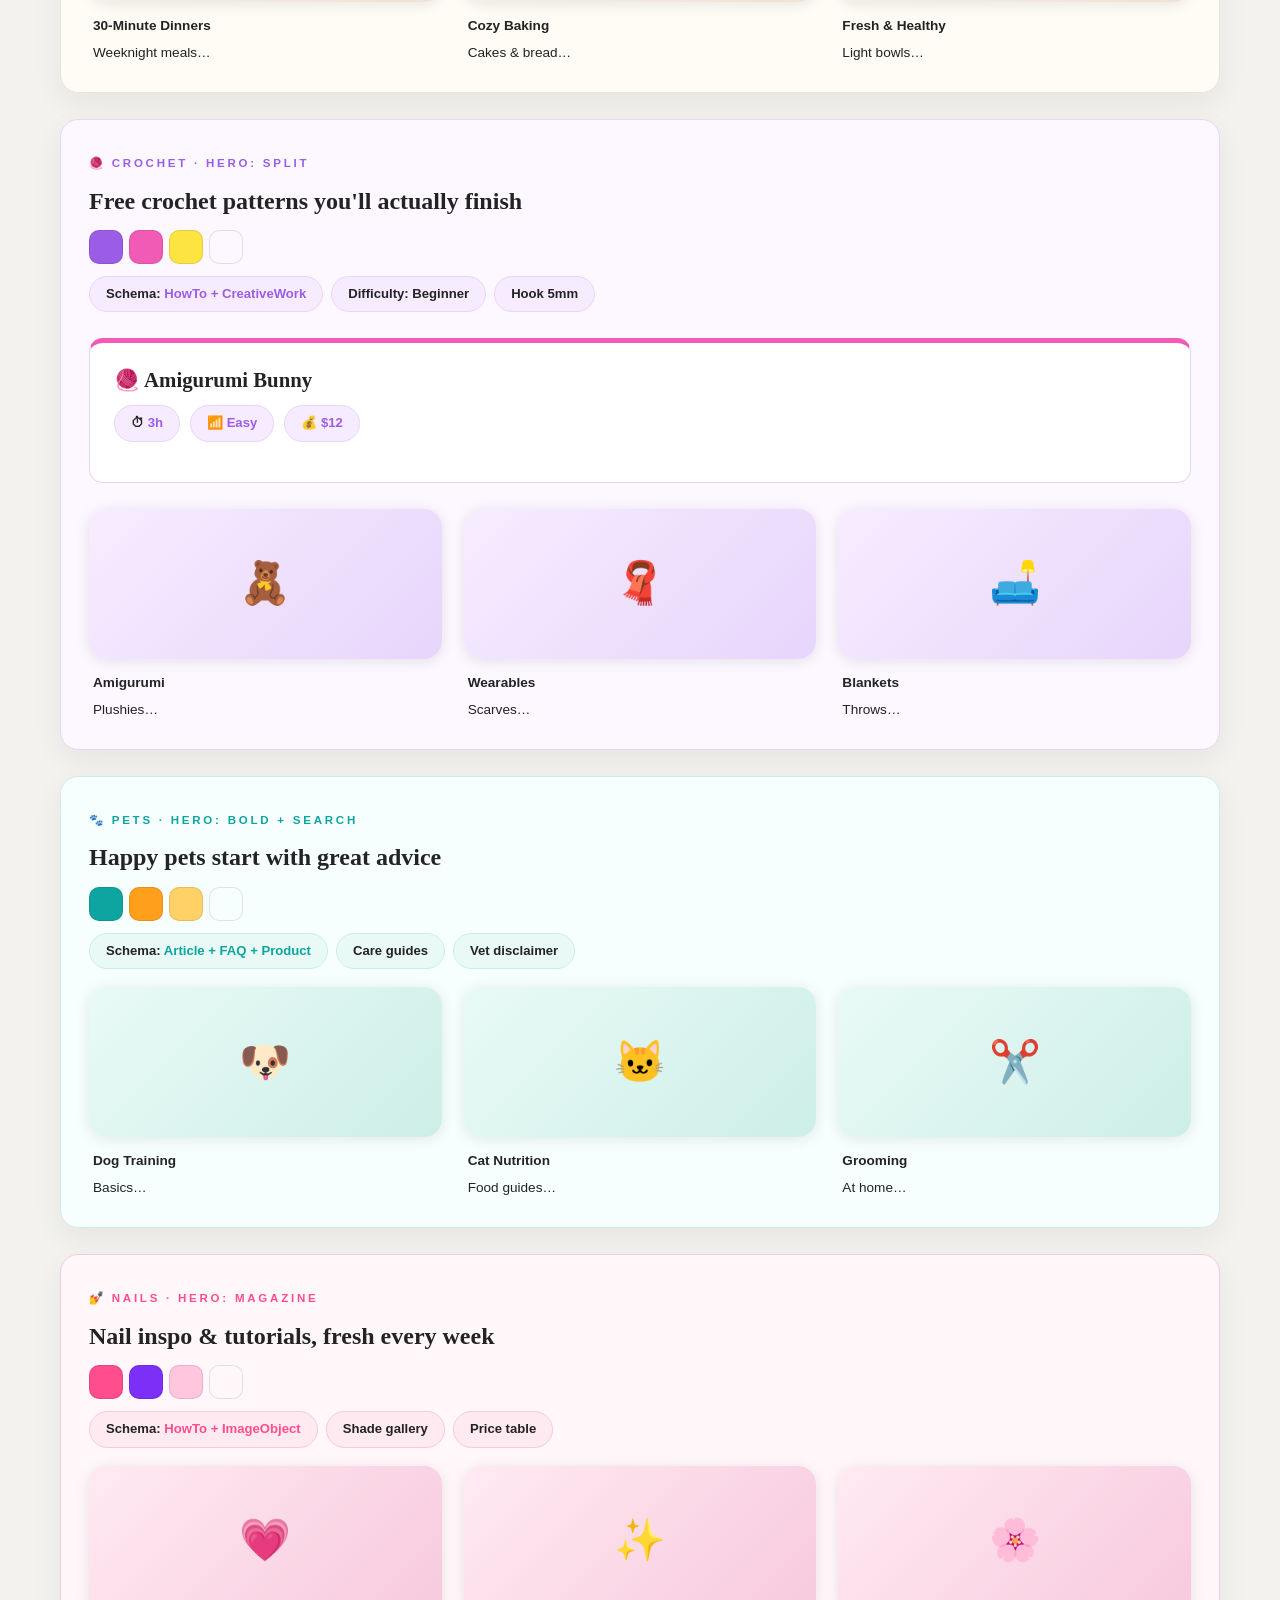
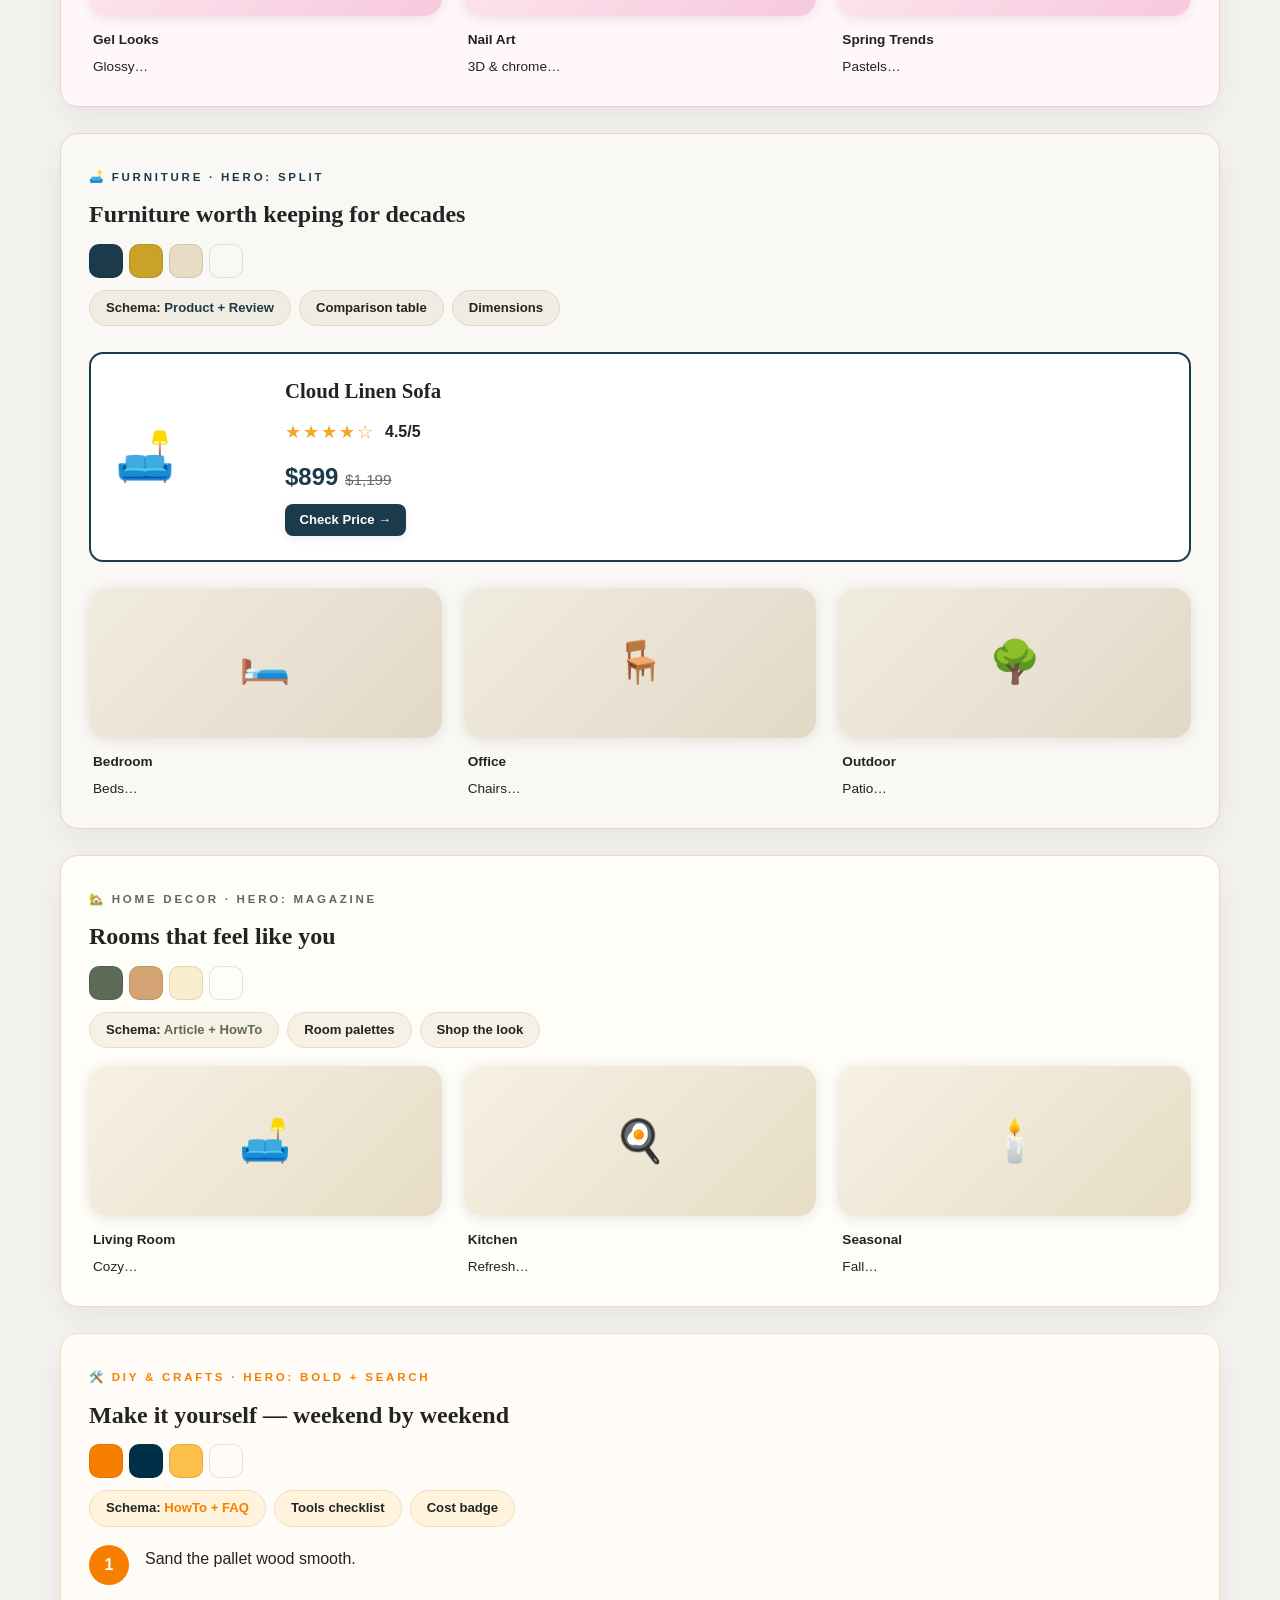
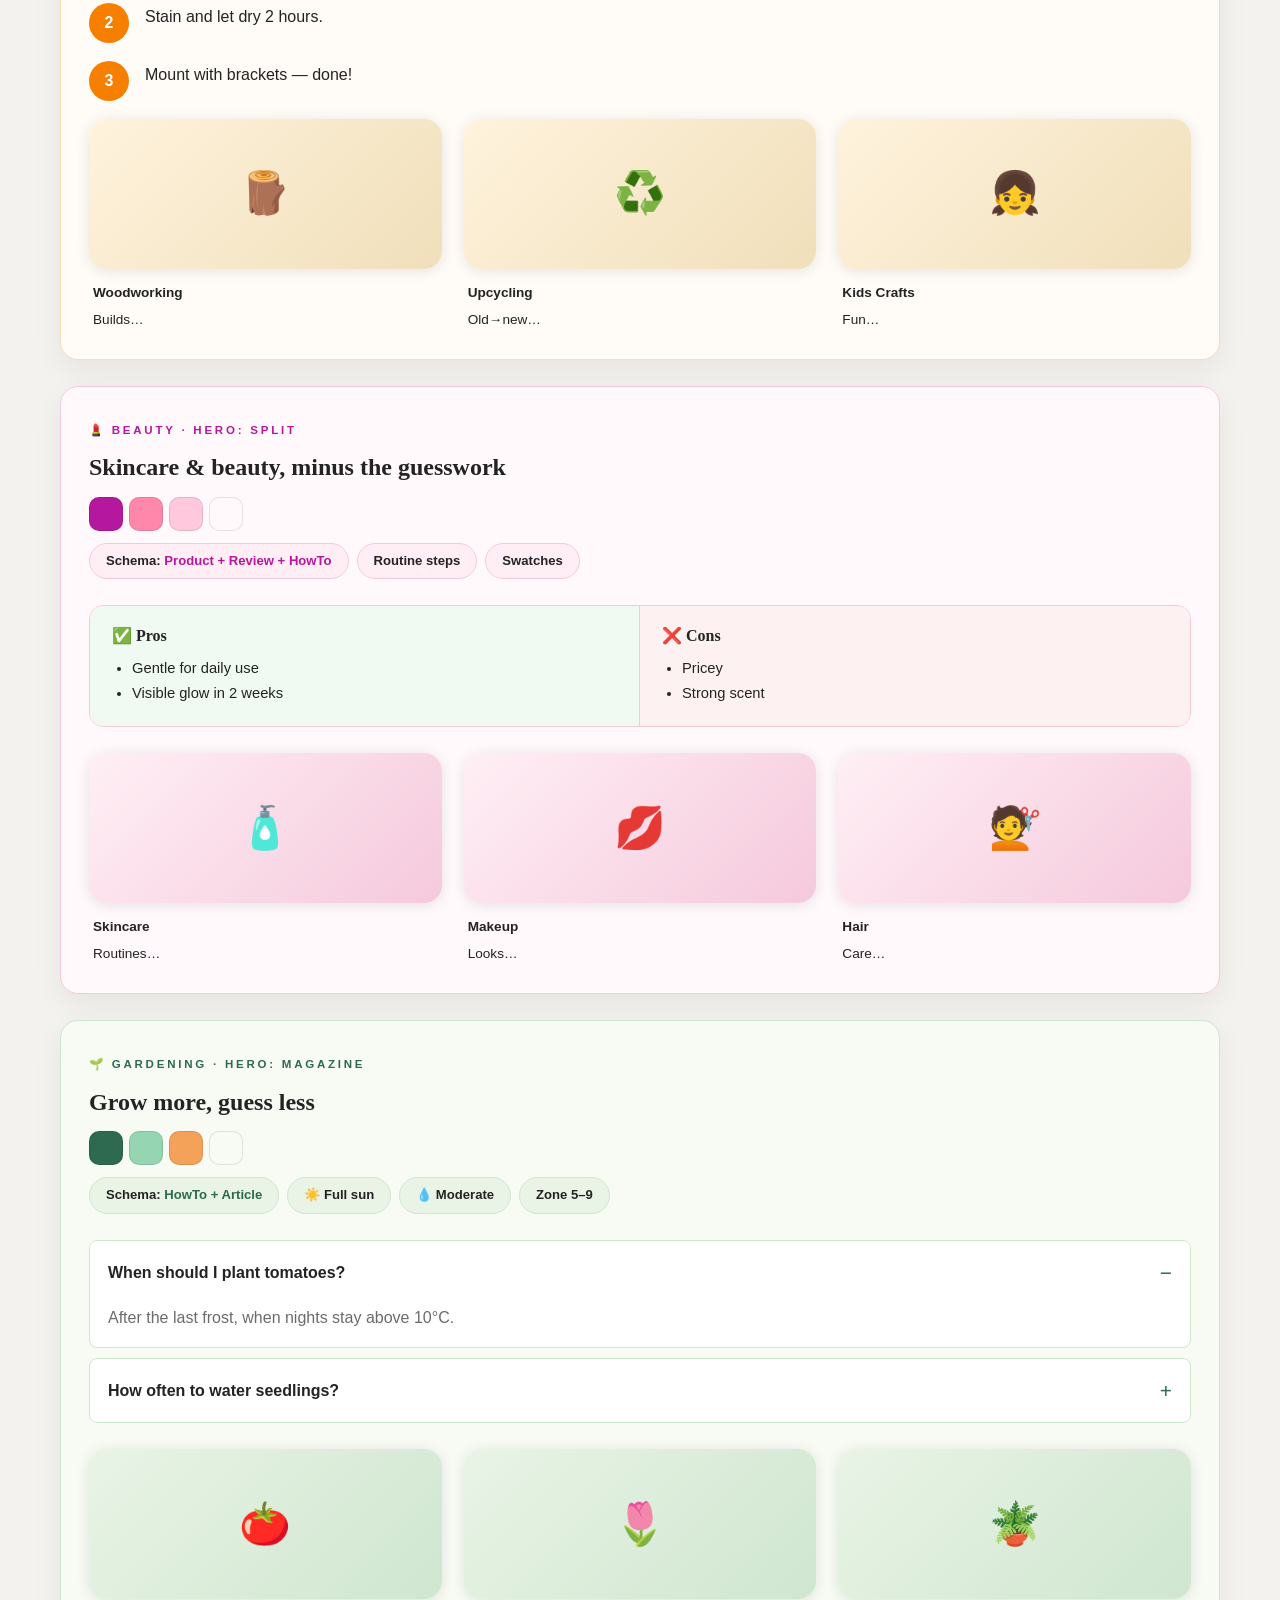
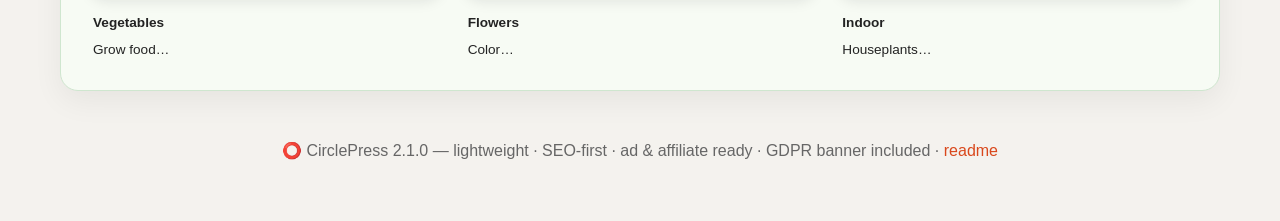
==== commit f53d3324: "Redesign 2.1.0: modern borderless cards, kicker titles, wider sidebar columns, demo refresh Co-autho" ====
--- a/demo/index.html
+++ b/demo/index.html
@@ -24,10 +24,11 @@
 .demo-sw{display:flex;gap:6px;margin:12px 0}
 .demo-sw span{width:34px;height:34px;border-radius:10px;border:1px solid rgba(0,0,0,.1)}
 .demo-mini-hero{border-radius:14px;padding:26px;margin:0 0 16px}
-.demo-cards{display:grid;grid-template-columns:repeat(3,1fr);gap:14px}
-.demo-card{background:var(--cp-surface);border:1px solid var(--cp-border);border-radius:14px;overflow:hidden}
-.demo-card .ph{height:110px;display:flex;align-items:center;justify-content:center;font-size:2.4rem;background:linear-gradient(135deg,var(--cp-surface-2),var(--cp-border))}
-.demo-card .tx{padding:12px 14px;font-size:.85rem}
+.demo-cards{display:grid;grid-template-columns:repeat(3,1fr);gap:26px 22px;align-items:start}
+.demo-card{background:transparent;border:0;border-radius:0;overflow:visible}
+.demo-card .ph{height:150px;display:flex;align-items:center;justify-content:center;font-size:2.6rem;background:linear-gradient(135deg,var(--cp-surface-2),var(--cp-border));border-radius:18px;box-shadow:0 2px 14px rgba(20,20,30,.10)}
+.demo-card:hover .ph{box-shadow:0 14px 32px rgba(20,20,30,.16)}
+.demo-card .tx{padding:12px 4px 0;font-size:.85rem}
 .demo-card .tx b{display:block;margin-bottom:4px}
 @media(max-width:700px){.demo-cards{grid-template-columns:1fr}}.demo-cards--4{grid-template-columns:repeat(4,1fr)}@media(max-width:950px){.demo-cards--4{grid-template-columns:1fr 1fr}}@media(max-width:560px){.demo-cards--4{grid-template-columns:1fr}body{padding-bottom:190px}}
 </style>
@@ -139,7 +140,7 @@
     <div class="demo-cards"><div class="demo-card"><div class="ph">🍅</div><div class="tx"><b>Vegetables</b>Grow food…</div></div><div class="demo-card"><div class="ph">🌷</div><div class="tx"><b>Flowers</b>Color…</div></div><div class="demo-card"><div class="ph">🪴</div><div class="tx"><b>Indoor</b>Houseplants…</div></div></div>
   </section>
 
-  <p style="text-align:center;color:#666;padding:20px">⭕ CirclePress 2.0.2 — lightweight · SEO-first · ad &amp; affiliate ready · GDPR banner included · <a href="../circlepress/readme.txt">readme</a></p>
+  <p style="text-align:center;color:#666;padding:20px">⭕ CirclePress 2.1.0 — lightweight · SEO-first · ad &amp; affiliate ready · GDPR banner included · <a href="../circlepress/readme.txt">readme</a></p>
 </div>
 
 <!-- Interactive demo: consent banner + display dock (same behavior as the WordPress theme) -->
--- a/circlepress/style.css
+++ b/circlepress/style.css
@@ -4,7 +4,7 @@
 Author: CirclePress Team
 Author URI: https://circlepress.example.com/
 Description: CirclePress is a lightweight, SEO-first, multi-niche WordPress magazine theme. 9 built-in niche designs (Food & Recipes, Crochet, Pets, Nails, Furniture, Home Decor, DIY & Crafts, Beauty, Gardening) — each with its own style, homepage template, single-post features and Schema.org markup. Ad-ready (AdSense, Ezoic, Mediavine), affiliate-ready, Gutenberg-ready, translation-ready and built for small shared hosting.
-Version: 2.0.2
+Version: 2.1.0
 Requires at least: 6.0
 Tested up to: 6.7
 Requires PHP: 7.4
@@ -814,3 +814,44 @@
 /* 11. Skip link uses clipping (never off-canvas offsets). */
 .skip-link{left:0;width:1px;height:1px;overflow:hidden;clip:rect(0 0 0 0);white-space:nowrap;padding:0;border:0}
 .skip-link:focus{width:auto;height:auto;clip:auto;overflow:visible;padding:10px 16px}
+
+/* ============================================================
+   CirclePress 2.1.0 — modern borderless cards
+   ============================================================ */
+.cp-grid{align-items:start;gap:28px 24px}
+.cp-layout:not(.cp-layout--no-sidebar) .cp-grid--3{grid-template-columns:repeat(2,minmax(0,1fr))}
+.cp-layout:not(.cp-layout--no-sidebar) .cp-grid--4{grid-template-columns:repeat(3,minmax(0,1fr))}
+.cp-card{background:transparent;border:0;border-radius:0;overflow:visible;box-shadow:none}
+.cp-card:hover{transform:none;box-shadow:none}
+.cp-card__media{border-radius:18px;box-shadow:0 2px 14px rgba(20,20,30,.10)}
+.cp-card:hover .cp-card__media{box-shadow:0 14px 32px rgba(20,20,30,.16)}
+.cp-card__media img{transition:transform .5s ease}
+.cp-card:hover .cp-card__media img{transform:scale(1.06)}
+.cp-card__media .cp-card__cat{display:none}
+.cp-card__kicker{display:inline-block;font-size:.7rem;font-weight:800;letter-spacing:.14em;text-transform:uppercase;color:var(--cp-primary);margin-bottom:2px}
+.cp-card__kicker:hover{text-decoration:underline}
+.cp-card__body{padding:14px 4px 0;gap:7px}
+.cp-card__body h3{font-family:var(--cp-font-heading);font-size:1.18rem;line-height:1.35;display:-webkit-box;-webkit-line-clamp:2;-webkit-box-orient:vertical;overflow:hidden}
+.cp-card .cp-card__excerpt{display:none}
+.cp-card__meta{border-top:1px solid var(--cp-border);padding-top:9px;margin-top:4px}
+.cp-card__save{opacity:1}
+@media(hover:hover){.cp-card__save{opacity:0}.cp-card:hover .cp-card__save{opacity:1}}
+.cp-card--horizontal{grid-template-columns:250px minmax(0,1fr);gap:0 20px;background:var(--cp-surface);border:1px solid var(--cp-border);border-radius:18px;overflow:hidden;align-items:center;padding:14px}
+.cp-card--horizontal .cp-card__media{aspect-ratio:4/3;min-height:0;box-shadow:none;border-radius:12px}
+.cp-card--horizontal .cp-card__body{padding:0}
+.cp-card--horizontal .cp-card__excerpt{display:-webkit-box;-webkit-line-clamp:2;-webkit-box-orient:vertical;overflow:hidden}
+.cp-card--horizontal:hover{background:#fff;box-shadow:0 12px 28px rgba(20,20,30,.10)}
+body.niche-crochet .cp-card{border:0}
+body.niche-nails .cp-card__media,body.niche-beauty .cp-card__media{border-radius:22px}
+body.niche-furniture .cp-card__media{border-radius:8px}
+@media(max-width:820px){
+  .cp-layout:not(.cp-layout--no-sidebar) .cp-grid--3{grid-template-columns:minmax(0,1fr) minmax(0,1fr)}
+  .cp-layout:not(.cp-layout--no-sidebar) .cp-grid--4{grid-template-columns:repeat(2,minmax(0,1fr))}
+  .cp-card--horizontal{grid-template-columns:minmax(0,1fr);padding:0;background:transparent;border:0}
+  .cp-card--horizontal .cp-card__body{padding:14px 4px 0}
+  .cp-card--horizontal .cp-card__media{border-radius:18px}
+}
+@media(max-width:560px){
+  .cp-layout:not(.cp-layout--no-sidebar) .cp-grid--3,.cp-layout:not(.cp-layout--no-sidebar) .cp-grid--4{grid-template-columns:minmax(0,1fr)}
+  .cp-grid{gap:24px}
+}
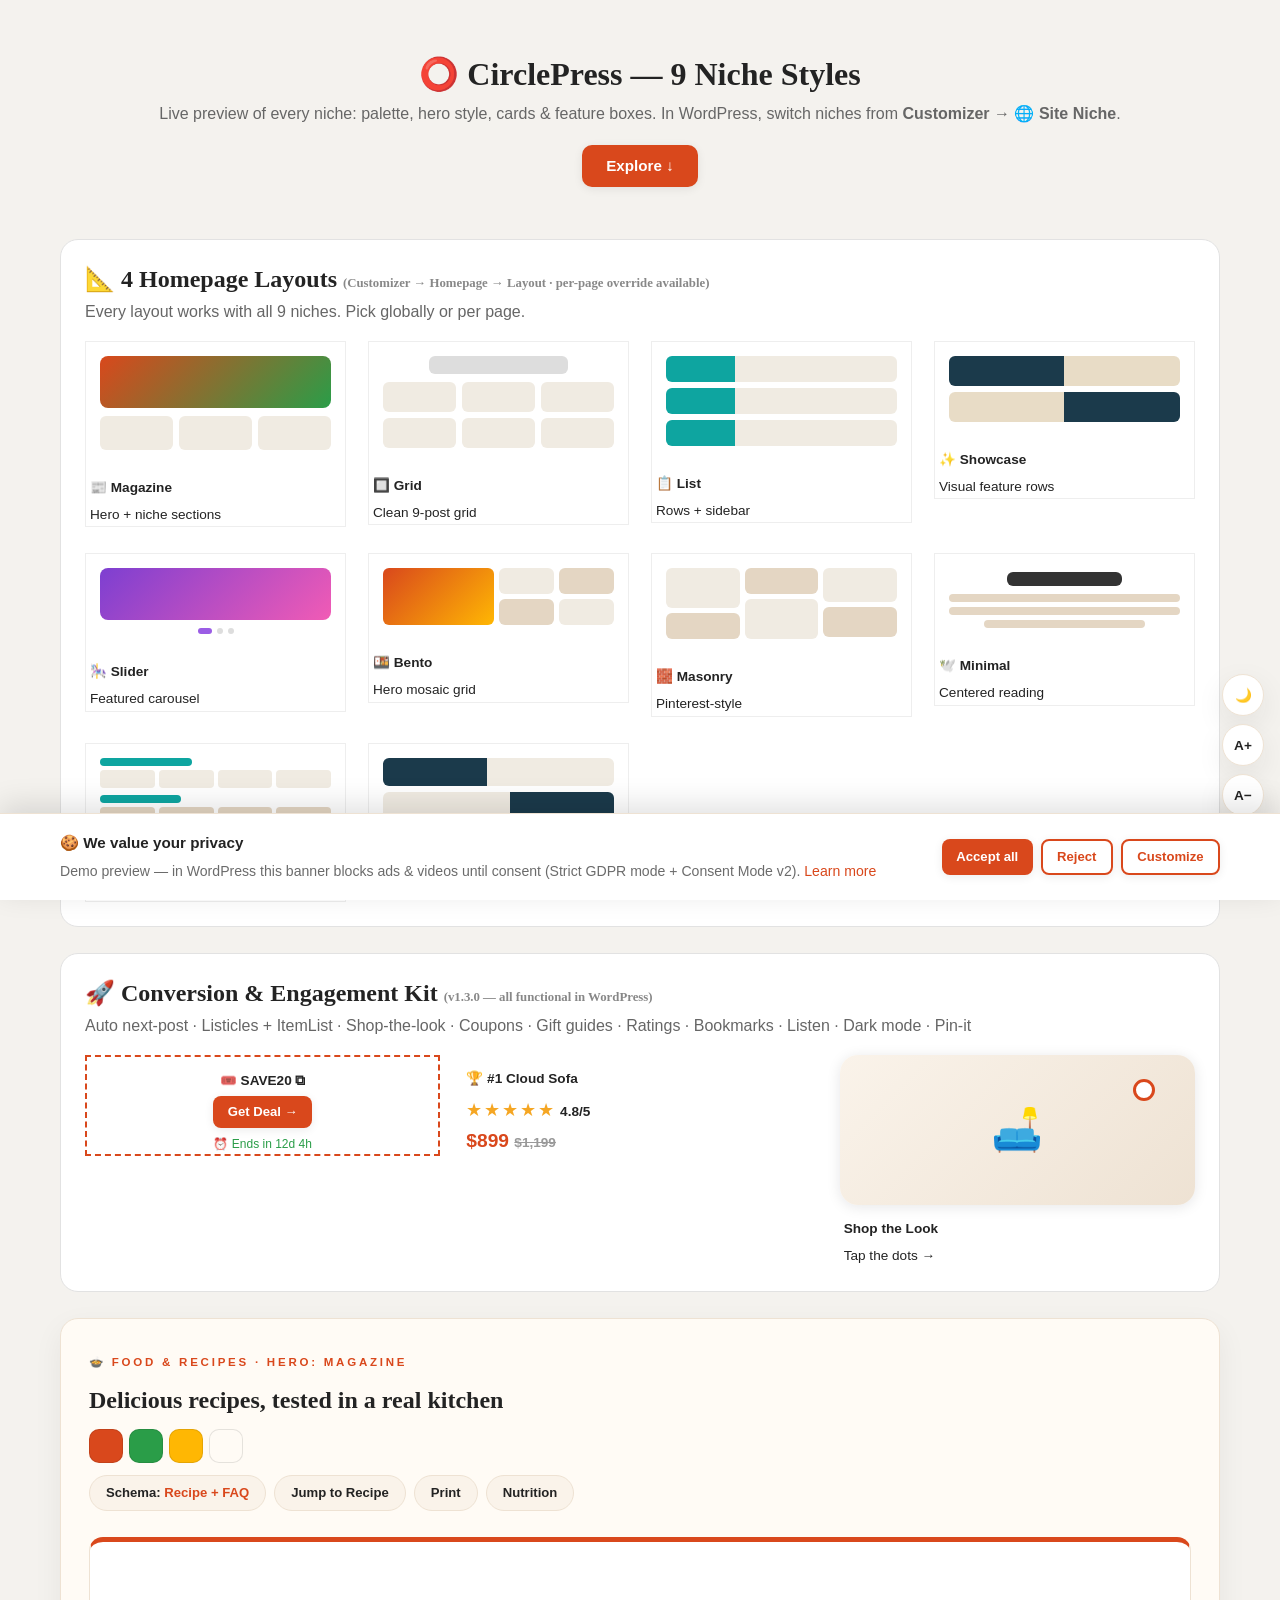
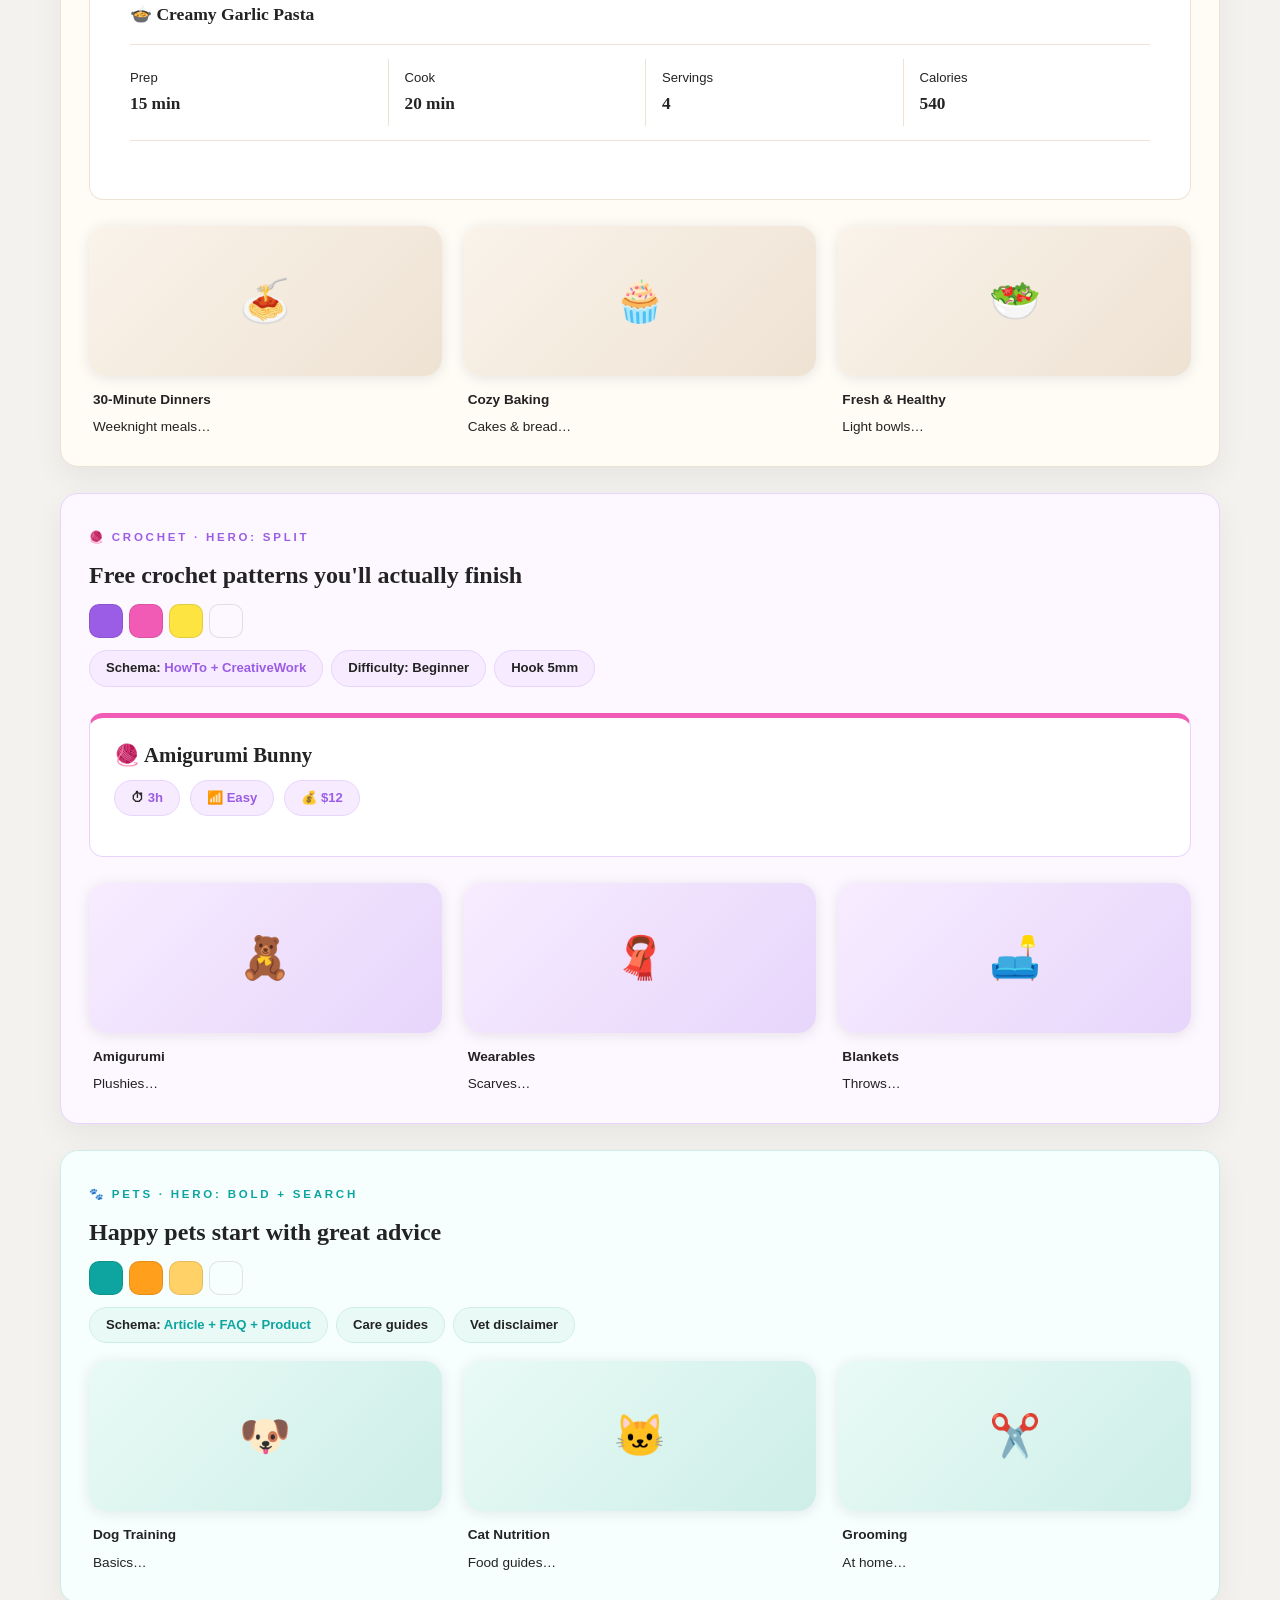
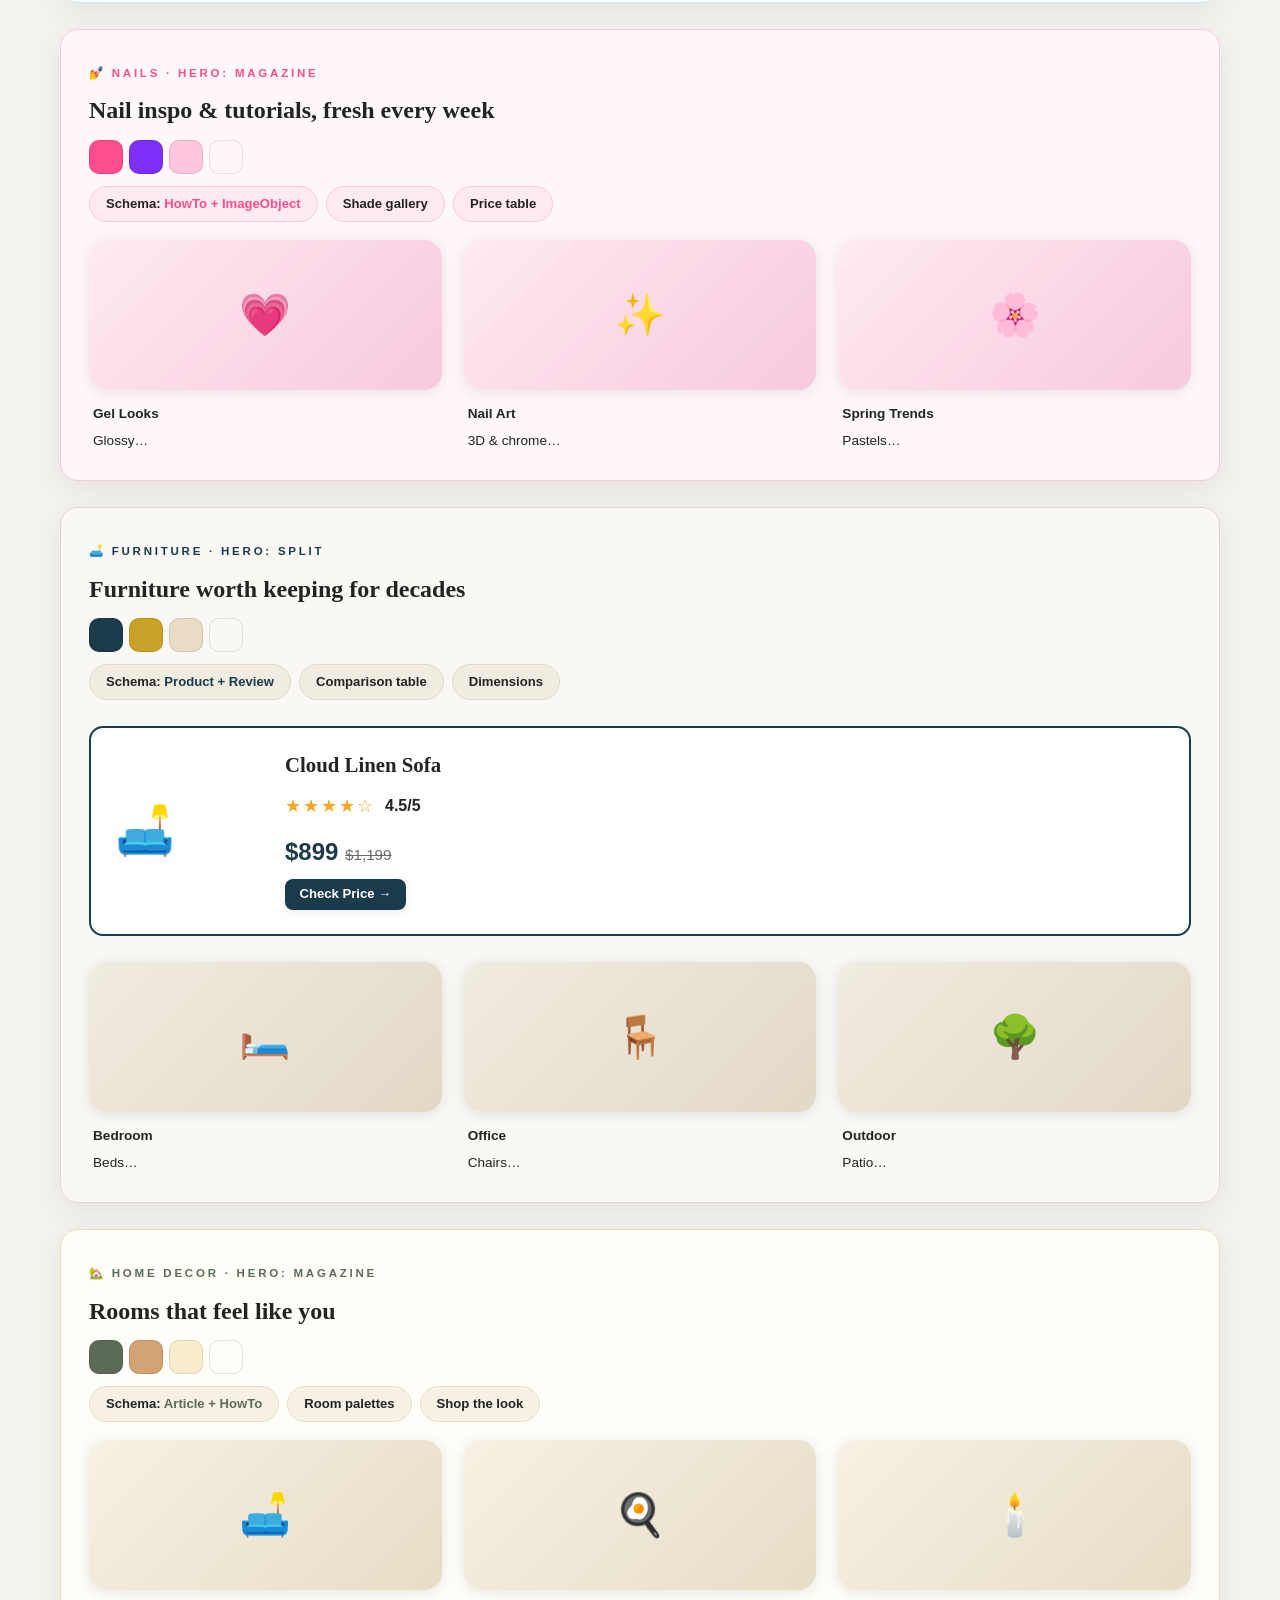
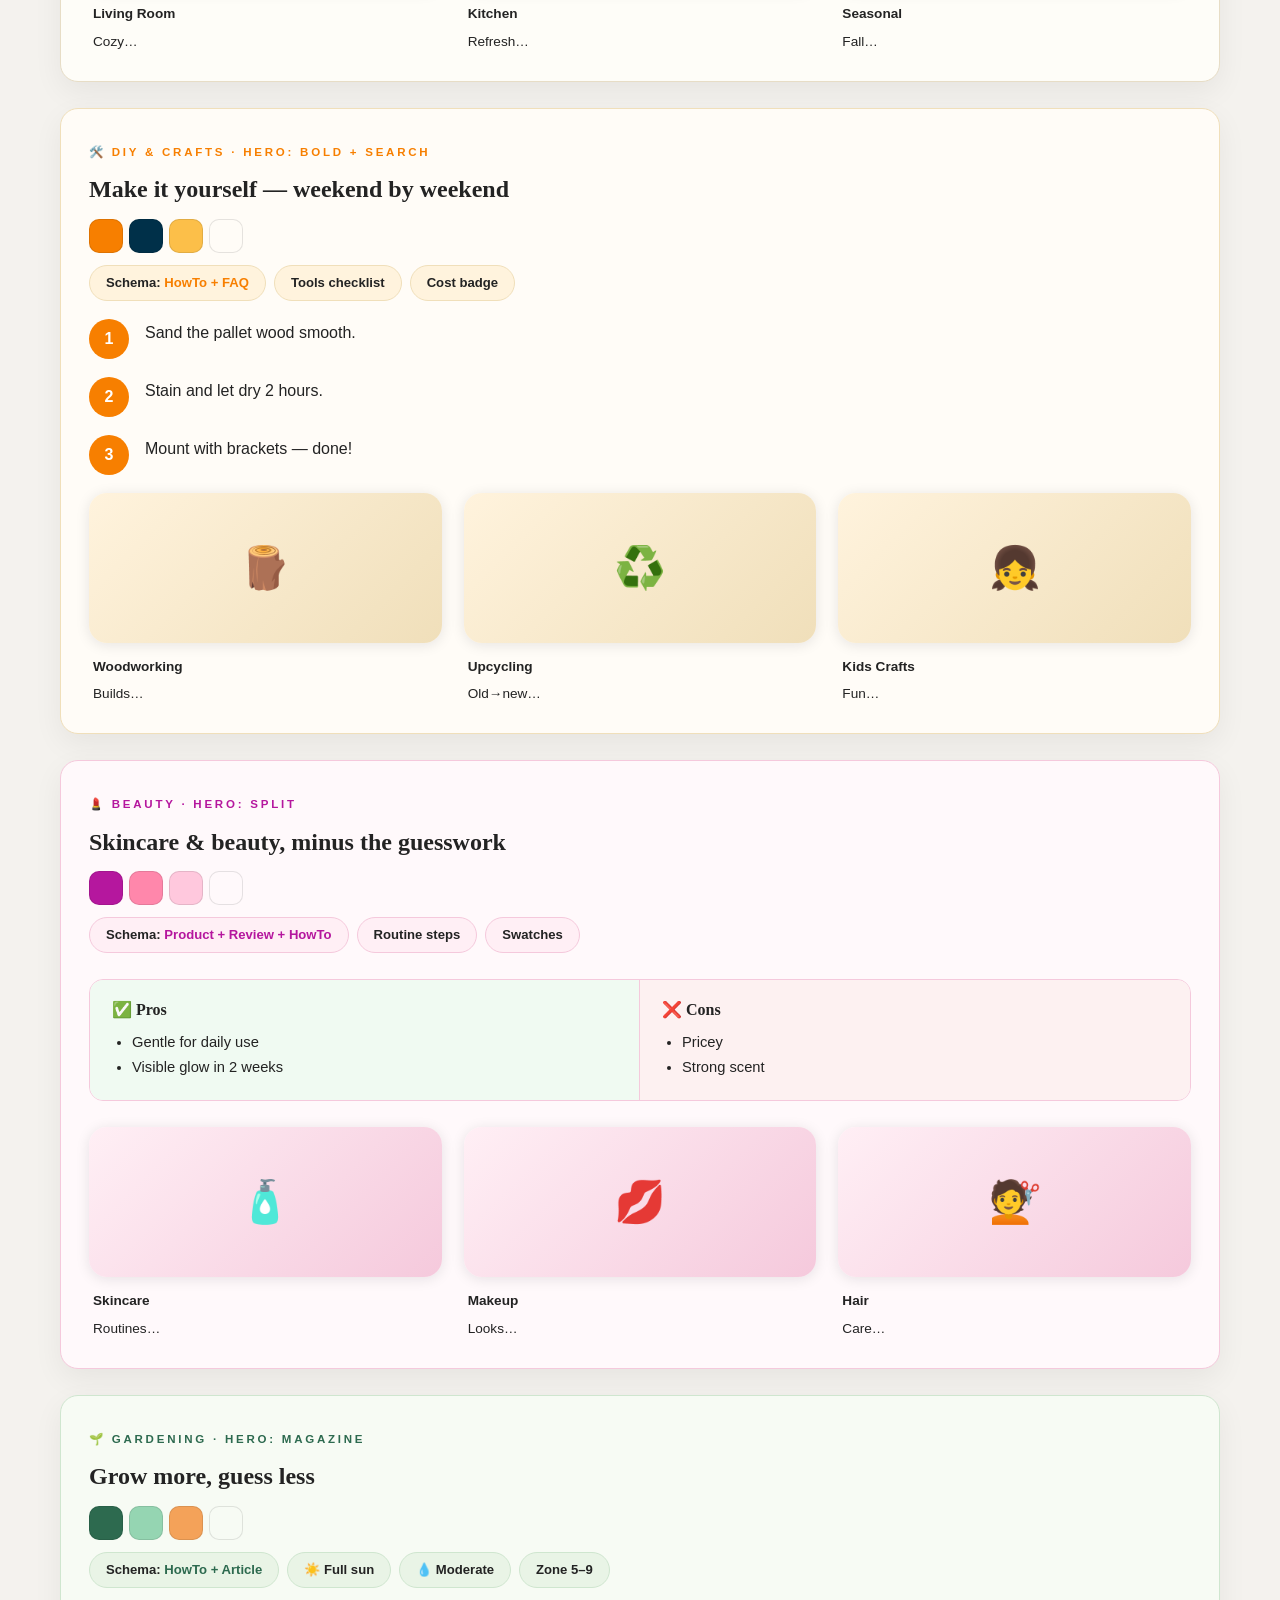
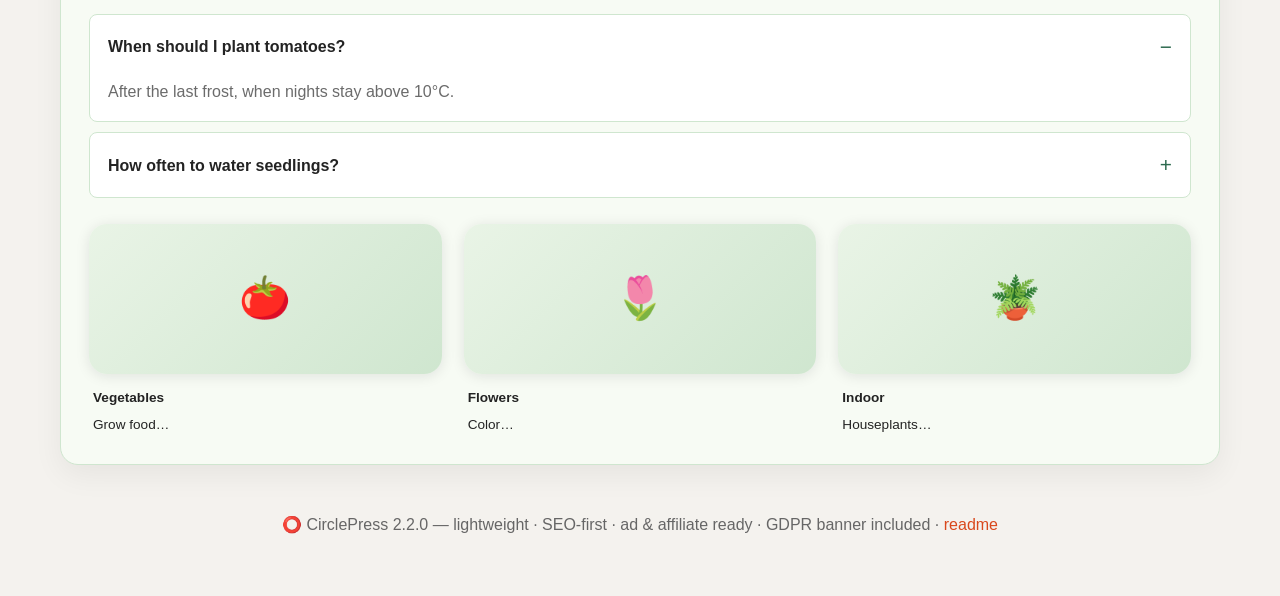
==== commit 05beaef2: "Feature 2.2.0: 6 new homepage shapes, 13-color control, logo/header options Co-authored-by: arena-ag" ====
--- a/demo/index.html
+++ b/demo/index.html
@@ -49,6 +49,12 @@
       <div class="demo-card" style="border:1px solid #eee"><div style="padding:14px"><div style="height:18px;width:60%;border-radius:6px;background:#ddd;margin:0 auto 8px"></div><div style="display:grid;grid-template-columns:1fr 1fr 1fr;gap:6px"><div style="height:30px;border-radius:6px;background:#f0ebe2"></div><div style="height:30px;border-radius:6px;background:#f0ebe2"></div><div style="height:30px;border-radius:6px;background:#f0ebe2"></div><div style="height:30px;border-radius:6px;background:#f0ebe2"></div><div style="height:30px;border-radius:6px;background:#f0ebe2"></div><div style="height:30px;border-radius:6px;background:#f0ebe2"></div></div></div><div class="tx"><b>🔲 Grid</b>Clean 9-post grid</div></div>
       <div class="demo-card" style="border:1px solid #eee"><div style="padding:14px"><div style="display:grid;gap:6px"><div style="height:26px;border-radius:6px;background:linear-gradient(90deg,#0ea5a0 30%,#f0ebe2 30%)"></div><div style="height:26px;border-radius:6px;background:linear-gradient(90deg,#0ea5a0 30%,#f0ebe2 30%)"></div><div style="height:26px;border-radius:6px;background:linear-gradient(90deg,#0ea5a0 30%,#f0ebe2 30%)"></div></div></div><div class="tx"><b>📋 List</b>Rows + sidebar</div></div>
       <div class="demo-card" style="border:1px solid #eee"><div style="padding:14px"><div style="display:grid;gap:6px"><div style="height:30px;border-radius:6px;background:linear-gradient(90deg,#1b3a4b 50%,#e8dcc6 50%)"></div><div style="height:30px;border-radius:6px;background:linear-gradient(90deg,#e8dcc6 50%,#1b3a4b 50%)"></div></div></div><div class="tx"><b>✨ Showcase</b>Visual feature rows</div></div>
+      <div class="demo-card" style="border:1px solid #eee"><div style="padding:14px"><div style="height:52px;border-radius:8px;background:linear-gradient(135deg,#7d3fd1,#f15bb5);margin-bottom:8px"></div><div style="display:flex;gap:5px;justify-content:center"><div style="width:14px;height:6px;border-radius:99px;background:#9b5de5"></div><div style="width:6px;height:6px;border-radius:50%;background:#ddd"></div><div style="width:6px;height:6px;border-radius:50%;background:#ddd"></div></div></div><div class="tx"><b>🎠 Slider</b>Featured carousel</div></div>
+      <div class="demo-card" style="border:1px solid #eee"><div style="padding:14px"><div style="display:grid;grid-template-columns:2fr 1fr 1fr;grid-template-rows:26px 26px;gap:5px"><div style="border-radius:6px;background:linear-gradient(135deg,#d9481c,#ffb703);grid-row:span 2"></div><div style="border-radius:6px;background:#f0ebe2"></div><div style="border-radius:6px;background:#e4d6c3"></div><div style="border-radius:6px;background:#e4d6c3"></div><div style="border-radius:6px;background:#f0ebe2"></div></div></div><div class="tx"><b>🍱 Bento</b>Hero mosaic grid</div></div>
+      <div class="demo-card" style="border:1px solid #eee"><div style="padding:14px"><div style="display:grid;grid-template-columns:1fr 1fr 1fr;gap:5px;align-items:start"><div style="display:grid;gap:5px"><div style="height:40px;border-radius:6px;background:#f0ebe2"></div><div style="height:26px;border-radius:6px;background:#e4d6c3"></div></div><div style="display:grid;gap:5px"><div style="height:26px;border-radius:6px;background:#e4d6c3"></div><div style="height:40px;border-radius:6px;background:#f0ebe2"></div></div><div style="display:grid;gap:5px"><div style="height:34px;border-radius:6px;background:#f0ebe2"></div><div style="height:30px;border-radius:6px;background:#e4d6c3"></div></div></div></div><div class="tx"><b>🧱 Masonry</b>Pinterest-style</div></div>
+      <div class="demo-card" style="border:1px solid #eee"><div style="padding:14px"><div style="height:14px;width:50%;border-radius:6px;background:#333;margin:4px auto 8px"></div><div style="height:8px;border-radius:4px;background:#e4d6c3;margin-bottom:5px"></div><div style="height:8px;border-radius:4px;background:#e4d6c3;margin-bottom:5px"></div><div style="height:8px;width:70%;border-radius:4px;background:#e4d6c3;margin:0 auto"></div></div><div class="tx"><b>🕊️ Minimal</b>Centered reading</div></div>
+      <div class="demo-card" style="border:1px solid #eee"><div style="padding:14px"><div style="display:grid;gap:7px"><div><div style="height:8px;width:40%;border-radius:4px;background:#0ea5a0;margin-bottom:4px"></div><div style="display:grid;grid-template-columns:1fr 1fr 1fr 1fr;gap:4px"><div style="height:18px;border-radius:4px;background:#f0ebe2"></div><div style="height:18px;border-radius:4px;background:#f0ebe2"></div><div style="height:18px;border-radius:4px;background:#f0ebe2"></div><div style="height:18px;border-radius:4px;background:#f0ebe2"></div></div></div><div><div style="height:8px;width:35%;border-radius:4px;background:#0ea5a0;margin-bottom:4px"></div><div style="display:grid;grid-template-columns:1fr 1fr 1fr 1fr;gap:4px"><div style="height:18px;border-radius:4px;background:#e4d6c3"></div><div style="height:18px;border-radius:4px;background:#e4d6c3"></div><div style="height:18px;border-radius:4px;background:#e4d6c3"></div><div style="height:18px;border-radius:4px;background:#e4d6c3"></div></div></div></div></div><div class="tx"><b>🗂️ Portal</b>Category sections</div></div>
+      <div class="demo-card" style="border:1px solid #eee"><div style="padding:14px"><div style="display:grid;gap:6px"><div style="height:28px;border-radius:6px;background:linear-gradient(90deg,#1b3a4b 45%,#f0ebe2 45%)"></div><div style="height:28px;border-radius:6px;background:linear-gradient(90deg,#f0ebe2 55%,#1b3a4b 55%)"></div></div></div><div class="tx"><b>📰 Editorial</b>Alternating rows</div></div>
     </div>
   </div>
 
@@ -140,7 +146,7 @@
     <div class="demo-cards"><div class="demo-card"><div class="ph">🍅</div><div class="tx"><b>Vegetables</b>Grow food…</div></div><div class="demo-card"><div class="ph">🌷</div><div class="tx"><b>Flowers</b>Color…</div></div><div class="demo-card"><div class="ph">🪴</div><div class="tx"><b>Indoor</b>Houseplants…</div></div></div>
   </section>
 
-  <p style="text-align:center;color:#666;padding:20px">⭕ CirclePress 2.1.0 — lightweight · SEO-first · ad &amp; affiliate ready · GDPR banner included · <a href="../circlepress/readme.txt">readme</a></p>
+  <p style="text-align:center;color:#666;padding:20px">⭕ CirclePress 2.2.0 — lightweight · SEO-first · ad &amp; affiliate ready · GDPR banner included · <a href="../circlepress/readme.txt">readme</a></p>
 </div>
 
 <!-- Interactive demo: consent banner + display dock (same behavior as the WordPress theme) -->
--- a/circlepress/style.css
+++ b/circlepress/style.css
@@ -4,7 +4,7 @@
 Author: CirclePress Team
 Author URI: https://circlepress.example.com/
 Description: CirclePress is a lightweight, SEO-first, multi-niche WordPress magazine theme. 9 built-in niche designs (Food & Recipes, Crochet, Pets, Nails, Furniture, Home Decor, DIY & Crafts, Beauty, Gardening) — each with its own style, homepage template, single-post features and Schema.org markup. Ad-ready (AdSense, Ezoic, Mediavine), affiliate-ready, Gutenberg-ready, translation-ready and built for small shared hosting.
-Version: 2.1.0
+Version: 2.2.0
 Requires at least: 6.0
 Tested up to: 6.7
 Requires PHP: 7.4
@@ -855,3 +855,94 @@
   .cp-layout:not(.cp-layout--no-sidebar) .cp-grid--3,.cp-layout:not(.cp-layout--no-sidebar) .cp-grid--4{grid-template-columns:minmax(0,1fr)}
   .cp-grid{gap:24px}
 }
+
+/* ============================================================
+   CirclePress 2.2.0 — new shapes + header options
+   ============================================================ */
+/* --- Header options --- */
+.custom-logo-link{display:inline-block;flex-shrink:0;line-height:0}
+.custom-logo{max-width:var(--cp-logo-width,220px);height:auto;width:auto}
+.cp-no-sticky .cp-header{position:static}
+body.cp-header-center .cp-header__inner{flex-direction:column;justify-content:flex-start;gap:12px;padding-top:20px;padding-bottom:12px}
+body.cp-header-center .cp-logo{margin:0 auto}
+body.cp-header-center .cp-nav{order:3;width:100%;border-top:1px solid var(--cp-border);padding-top:10px}
+body.cp-header-center .cp-nav ul{justify-content:center}
+body.cp-header-center .cp-header__actions{position:absolute;top:18px;inset-inline-end:20px}
+.cp-kicker--light{color:#fff}
+/* --- Slider --- */
+.cp-slider{position:relative;border-radius:22px;overflow:hidden;margin:26px 0 8px;box-shadow:0 18px 44px rgba(20,20,30,.16);background:var(--cp-surface-2)}
+.cp-slider__track{position:relative;min-height:440px}
+.cp-slide{position:absolute;inset:0;background-size:cover;background-position:center;background-color:var(--cp-surface-2);display:flex;align-items:flex-end;opacity:0;visibility:hidden;transition:opacity .6s ease,visibility .6s}
+.cp-slide.is-active{opacity:1;visibility:visible;position:relative;min-height:440px}
+.cp-slide__shade{position:absolute;inset:0;background:linear-gradient(to top,rgba(10,10,14,.78) 0%,rgba(10,10,14,.25) 55%,rgba(10,10,14,.05) 100%)}
+.cp-slide__content{position:relative;padding:34px;color:#fff;max-width:640px}
+.cp-slide__content h2{font-family:var(--cp-font-heading);font-size:clamp(1.6rem,3.4vw,2.5rem);line-height:1.2;margin:8px 0 10px}
+.cp-slide__content h2 a{color:#fff}
+.cp-slide__content p{margin:0 0 12px;color:rgba(255,255,255,.88)}
+.cp-slider__arrow{position:absolute;top:50%;transform:translateY(-50%);width:46px;height:46px;border-radius:50%;border:0;background:rgba(255,255,255,.92);color:#1d1d1f;font-size:1.2rem;line-height:1;cursor:pointer;z-index:3;box-shadow:0 4px 14px rgba(0,0,0,.25)}
+.cp-slider__prev{inset-inline-start:16px}
+.cp-slider__next{inset-inline-end:16px}
+[dir=rtl] .cp-slider__arrow{transform:translateY(-50%) scaleX(-1)}
+.cp-slider__dots{position:absolute;bottom:16px;inset-inline-start:0;inset-inline-end:0;display:flex;gap:8px;justify-content:center;z-index:3}
+.cp-slider__dots button{width:9px;height:9px;border-radius:50%;border:0;background:rgba(255,255,255,.5);cursor:pointer;padding:0}
+.cp-slider__dots button.is-active{background:#fff;transform:scale(1.25)}
+/* --- Bento --- */
+.cp-bento{display:grid;grid-template-columns:repeat(4,minmax(0,1fr));grid-auto-rows:170px;gap:14px;margin:26px 0 8px}
+.cp-bento__tile{position:relative;border-radius:18px;overflow:hidden;background-size:cover;background-position:center;background-color:var(--cp-surface-2);display:flex;align-items:flex-end;min-height:0;transition:transform .25s ease,box-shadow .25s ease}
+.cp-bento__tile--big{grid-column:span 2;grid-row:span 2}
+.cp-bento__tile:hover{transform:translateY(-3px);box-shadow:0 14px 30px rgba(20,20,30,.18)}
+.cp-bento__shade{position:absolute;inset:0;background:linear-gradient(to top,rgba(10,10,14,.72),rgba(10,10,14,0) 60%)}
+.cp-bento__text{position:relative;padding:16px;display:flex;flex-direction:column;gap:4px}
+.cp-bento__cat{font-size:.66rem;font-weight:800;letter-spacing:.12em;text-transform:uppercase;color:#ffd9a8}
+.cp-bento__title{font-family:var(--cp-font-heading);color:#fff;font-size:1.02rem;line-height:1.3}
+.cp-bento__tile--big .cp-bento__title{font-size:1.7rem}
+/* --- Masonry --- */
+.cp-masonry{columns:3;column-gap:24px}
+.cp-masonry .cp-card{break-inside:avoid;margin:0 0 26px}
+.cp-masonry .cp-card .cp-card__excerpt{display:-webkit-box;-webkit-line-clamp:3;-webkit-box-orient:vertical;overflow:hidden}
+.cp-masonry .cp-card--tall .cp-card__media{aspect-ratio:3/4}
+.cp-masonry .cp-card--tall .cp-card__excerpt{-webkit-line-clamp:5}
+.cp-masonry .cp-card--mid .cp-card__media{aspect-ratio:1/1}
+.cp-masonry .cp-card--short .cp-card__media{aspect-ratio:16/10}
+.cp-masonry .cp-card--short .cp-card__excerpt{display:none}
+/* --- Minimal --- */
+.cp-minimal{max-width:700px;margin:0 auto}
+.cp-minimal__item{padding:34px 0;border-bottom:1px solid var(--cp-border);text-align:center}
+.cp-minimal__item:last-child{border-bottom:0}
+.cp-minimal__item h2{font-family:var(--cp-font-heading);font-size:clamp(1.5rem,3vw,2.1rem);line-height:1.25;margin:10px 0}
+.cp-minimal__item h2 a{color:var(--cp-text)}
+.cp-minimal__item h2 a:hover{color:var(--cp-primary)}
+.cp-minimal__item .cp-card__meta{justify-content:center;border:0;padding:0;margin:0 0 6px}
+.cp-minimal__media{display:block;border-radius:16px;overflow:hidden;margin:16px 0;box-shadow:0 8px 24px rgba(20,20,30,.10)}
+.cp-minimal__media img{width:100%;height:auto;display:block}
+.cp-minimal__more{font-weight:700}
+/* --- Editorial --- */
+.cp-ed__row{display:grid;grid-template-columns:minmax(0,1.1fr) minmax(0,1fr);gap:34px;align-items:center;padding:30px 0;border-bottom:1px solid var(--cp-border)}
+.cp-ed__row:last-child{border-bottom:0}
+.cp-ed__row--flip .cp-ed__media{order:2}
+.cp-ed__media{position:relative;display:block;border-radius:20px;min-height:340px;background-size:cover;background-position:center;background-color:var(--cp-surface-2);box-shadow:0 10px 30px rgba(20,20,30,.12)}
+.cp-ed__num{position:absolute;top:16px;inset-inline-start:16px;background:rgba(255,255,255,.94);font-weight:800;font-size:.85rem;letter-spacing:.08em;padding:8px 14px;border-radius:999px;color:#1d1d1f}
+.cp-ed__text h2{font-family:var(--cp-font-heading);font-size:clamp(1.6rem,3vw,2.3rem);line-height:1.2;margin:10px 0}
+.cp-ed__text h2 a{color:var(--cp-text)}
+.cp-ed__text h2 a:hover{color:var(--cp-primary)}
+.cp-ed__text .cp-card__meta{border:0;padding:0;margin:0 0 8px}
+.cp-ed__text>p{color:var(--cp-muted)}
+/* --- Shapes responsive --- */
+@media(max-width:1024px){.cp-masonry{columns:2}}
+@media(max-width:820px){
+  .cp-bento{grid-template-columns:repeat(2,minmax(0,1fr))}
+  .cp-bento__tile--big{grid-column:span 2;grid-row:span 1;min-height:230px}
+  .cp-ed__row{grid-template-columns:minmax(0,1fr);gap:18px}
+  .cp-ed__row--flip .cp-ed__media{order:0}
+  .cp-ed__media{min-height:240px}
+}
+@media(max-width:640px){
+  .cp-slider__track,.cp-slide.is-active{min-height:380px}
+  .cp-slide__content{padding:24px 20px}
+  .cp-slider__arrow{display:none}
+}
+@media(max-width:560px){
+  .cp-bento{grid-template-columns:minmax(0,1fr);grid-auto-rows:200px}
+  .cp-bento__tile--big{grid-column:auto;min-height:0}
+  .cp-masonry{columns:1}
+}
